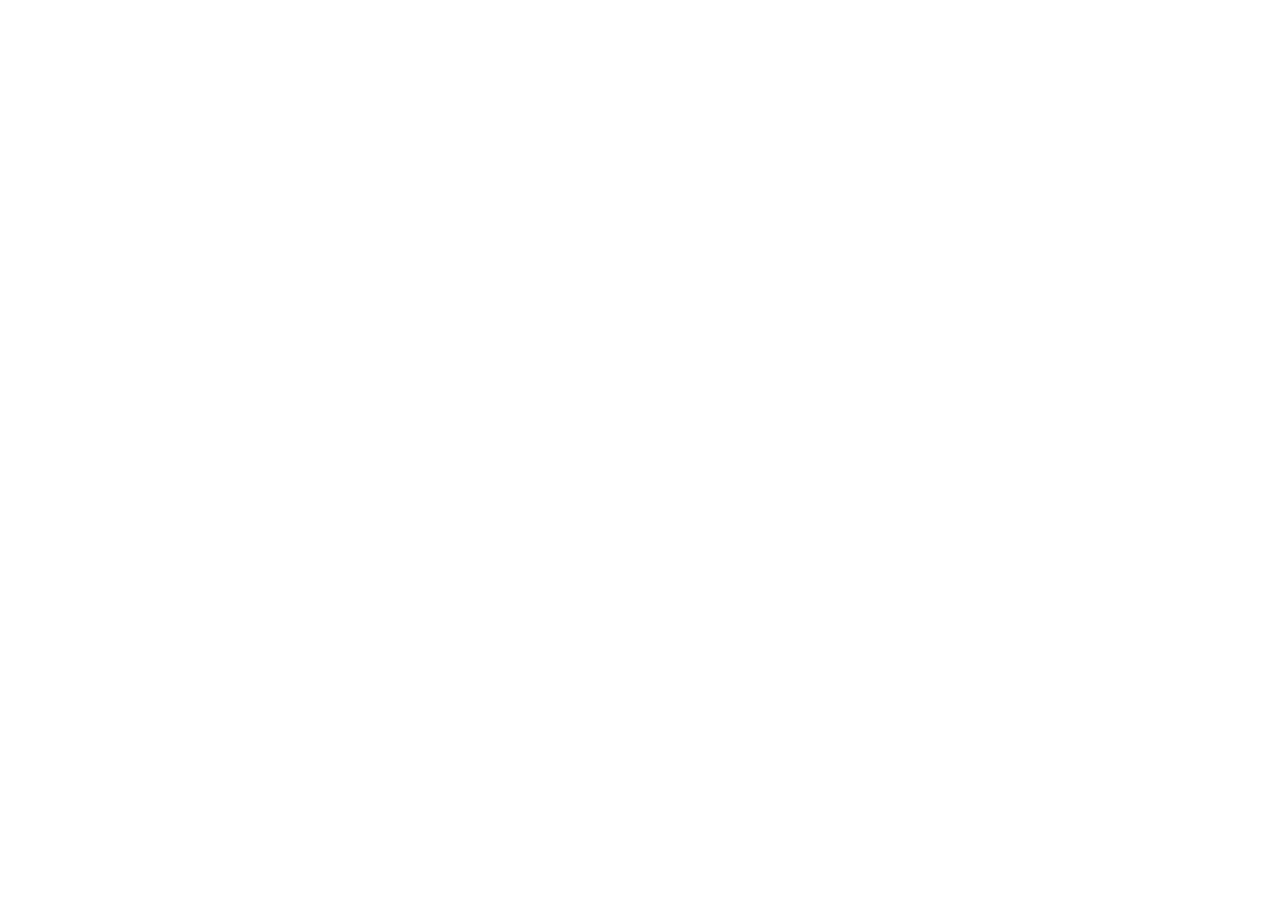
==== index.html @ 42f5a34f "Add index.html and GitHub Pages deployment workflow" ====
<!DOCTYPE html>
<html lang="en">
<head>
<meta charset="utf-8">
<meta name="viewport" content="width=device-width, initial-scale=1">
<title>Md. Masfakuzzaman — Solutions Architect, Flutter & Automation</title>
<meta name="description" content="Six years turning paper-based and hand-compiled processes into AI-assisted workflows and automated data pipelines. Database administration underneath, Flutter and React on top, automation architecture across the middle.">
<script src="./support.js"></script>
<link rel="stylesheet" href="_ds/industry-a0e0c434-164a-4b1d-b430-204a06d6d040/styles.css">
<script src="_ds/industry-a0e0c434-164a-4b1d-b430-204a06d6d040/_ds_bundle.js"></script>
<style>
html{scroll-behavior:smooth}
body{margin:0;background:var(--color-bg);color:var(--color-text);font-family:var(--font-body)}
a{color:var(--color-accent-700);text-decoration:none}
a:hover{color:var(--color-accent-900);text-decoration:underline}
.wrap{max-width:1140px;margin:0 auto;padding:0 32px}
.eyebrow{font-family:ui-monospace,Menlo,monospace;font-size:11px;letter-spacing:.14em;text-transform:uppercase;color:var(--color-accent-700)}
.sec{padding:60px 0;border-top:1px solid var(--color-divider)}
.sechd{display:flex;align-items:baseline;justify-content:space-between;gap:16px;margin-bottom:28px;flex-wrap:wrap}
.sechd h2{margin:0;font-size:30px}
.sechd .count{font-family:ui-monospace,Menlo,monospace;font-size:11.5px;letter-spacing:.1em;text-transform:uppercase;color:rgba(29,31,32,.5)}
.grid{display:grid;gap:20px}
.pill{display:inline-flex;align-items:center;font-size:11px;letter-spacing:.04em;padding:3px 9px;border:1px solid var(--color-divider);font-family:ui-monospace,Menlo,monospace;color:rgba(29,31,32,.68);background:var(--color-surface);border-radius:2px}
.kpi b{display:block;font-family:var(--font-heading);font-weight:600;font-size:38px;line-height:1}
.kpi span{display:block;font-size:12px;line-height:1.4;color:rgba(29,31,32,.6);margin-top:4px}
.flow{display:flex;flex-wrap:wrap;align-items:stretch;gap:0}
.fnode{flex:1 1 150px;min-width:150px;padding:14px 16px;border:1px solid var(--color-divider);background:var(--color-bg);display:flex;flex-direction:column;gap:5px}
.fnode.ai{background:var(--color-accent-100);border-color:var(--color-accent)}
.fnode .k{font-size:9.5px;letter-spacing:.12em;text-transform:uppercase;color:rgba(29,31,32,.55)}
.fnode.ai .k{color:var(--color-accent-800)}
.fnode .t{font-family:var(--font-heading);font-weight:600;font-size:16px;line-height:1.15}
.fnode .d{font-size:12px;line-height:1.5;color:rgba(29,31,32,.7)}
.arrow{display:flex;align-items:center;justify-content:center;width:26px;color:var(--color-neutral-500);flex:none}
.proj{padding:24px;border:1px solid var(--color-divider);display:flex;flex-direction:column;gap:11px;background:var(--color-bg);transition:border-color .15s ease}
.proj:hover{border-color:var(--color-accent)}
.proj h3{margin:0;font-size:22px}
.proj .lede{margin:0;font-size:14px;line-height:1.6;color:rgba(29,31,32,.72)}
.proj ul{margin:0;padding-left:17px;display:flex;flex-direction:column;gap:6px}
.proj li{font-size:13.5px;line-height:1.55}
.proj li::marker{color:var(--color-accent)}
.role-line{font-family:ui-monospace,Menlo,monospace;font-size:11px;letter-spacing:.06em;text-transform:uppercase;color:rgba(29,31,32,.5);margin-top:auto;padding-top:4px}
.tl{display:grid;grid-template-columns:minmax(96px,120px) 16px minmax(0,1fr);padding:18px 0;border-top:1px solid var(--color-divider)}
.tl .yr{font-family:ui-monospace,Menlo,monospace;font-size:12px;color:rgba(29,31,32,.5);padding-top:3px}
.tl .dot{position:relative}
.tl .dot::before{content:"";position:absolute;top:7px;left:3px;width:7px;height:7px;background:var(--color-accent)}
.tl strong{display:block;font-family:var(--font-heading);font-weight:600;font-size:18px;line-height:1.2}
.tl .org{display:block;font-size:13px;color:rgba(29,31,32,.6);margin:1px 0 6px}
.tl p{margin:0;font-size:13.5px;line-height:1.55;color:rgba(29,31,32,.72);max-width:680px}
.mrow{display:flex;justify-content:space-between;gap:14px;padding:10px 0;border-top:1px solid var(--color-divider);font-size:13.5px}
.mrow .yr{font-family:ui-monospace,Menlo,monospace;font-size:11.5px;color:rgba(29,31,32,.5);white-space:nowrap}

/* Filter controls matching design system */
.filter-bar{display:flex;flex-wrap:wrap;gap:6px;margin-bottom:24px}
.filter-btn{font-family:ui-monospace,Menlo,monospace;font-size:11px;letter-spacing:.06em;text-transform:uppercase;padding:5px 12px;border:1px solid var(--color-divider);background:var(--color-surface);color:rgba(29,31,32,.7);cursor:pointer;border-radius:2px;transition:all .15s ease}
.filter-btn:hover{border-color:var(--color-accent);color:var(--color-text)}
.filter-btn.active{background:var(--color-accent-900);color:var(--color-bg);border-color:var(--color-accent-900)}

/* Dropdown styling */
.dropdown{position:relative;display:inline-block}
.dropdown-menu{display:none;position:absolute;right:0;top:calc(100% + 4px);background:var(--color-bg);border:1px solid var(--color-divider);box-shadow:var(--shadow-md);z-index:50;min-width:260px;padding:6px 0}
.dropdown-menu.open{display:block}
.dropdown-menu a{display:block;padding:8px 14px;font-size:13px;color:var(--color-text);text-decoration:none;border-bottom:1px solid color-mix(in srgb, var(--color-divider) 40%, transparent)}
.dropdown-menu a:last-child{border-bottom:none}
.dropdown-menu a:hover{background:var(--color-accent-100);color:var(--color-accent-900)}
.dropdown-menu small{display:block;font-size:11px;color:rgba(29,31,32,.55);font-family:ui-monospace,Menlo,monospace}

/* Quick toast */
#toast{visibility:hidden;min-width:200px;background:var(--color-accent-900);color:var(--color-bg);text-align:center;padding:10px 16px;position:fixed;z-index:100;bottom:24px;right:24px;font-size:12.5px;font-family:ui-monospace,Menlo,monospace;border:1px solid var(--color-accent);opacity:0;transition:opacity .2s, bottom .2s}
#toast.show{visibility:visible;opacity:1;bottom:30px}

.clickable-badge{cursor:pointer;transition:opacity .15s ease}
.clickable-badge:hover{opacity:.75}

@media (max-width:860px){.sechd h2{font-size:26px}.wrap{padding:0 20px}}
</style>
</head>
<body>
<x-dc>

<nav style="position:sticky;top:0;z-index:20;background:rgba(242,242,243,.94);backdrop-filter:blur(8px);border-bottom:1px solid var(--color-divider)">
  <div class="wrap" style="display:flex;align-items:center;gap:18px;padding-top:12px;padding-bottom:12px">
    <span style="font-family:var(--font-heading);font-weight:600;font-size:17px;letter-spacing:.04em;margin-right:auto">MD. MASFAKUZZAMAN</span>
    <a href="#approach" style="font-size:13.5px;color:rgba(29,31,32,.7)">Approach</a>
    <a href="#work" style="font-size:13.5px;color:rgba(29,31,32,.7)">Work</a>
    <a href="#track" style="font-size:13.5px;color:rgba(29,31,32,.7)">Track record</a>
    <a href="#toolkit" style="font-size:13.5px;color:rgba(29,31,32,.7)">Toolkit</a>
    
    <!-- Resume Dropdown -->
    <div class="dropdown">
      <button class="btn btn-secondary" onclick="toggleResumeMenu(event)" style="font-size:12.5px;padding:4px 10px;font-family:ui-monospace,Menlo,monospace">
        Download CV ▾
      </button>
      <div class="dropdown-menu" id="resumeMenu">
        <a href="./uploads/Md.Masfakuzzaman_Update_Resume_For_Flutter_Developer.pdf" download>
          <strong>Flutter Developer Resume</strong>
          <small>Mobile & Cross-Platform Focus</small>
        </a>
        <a href="./uploads/Resume_of_Flutter_developer_&_Healthcare_Business_analyst_Md.Masfakuzzaman.pdf" download>
          <strong>Healthcare BA & Flutter Resume</strong>
          <small>Clinical Workflows & EHR Focus</small>
        </a>
        <a href="./uploads/Md.Masfakuzzaman_update_Database_resume.pdf" download>
          <strong>Database Administrator Resume</strong>
          <small>PostgreSQL & SQL Server Focus</small>
        </a>
      </div>
    </div>

    <a class="btn btn-primary" href="mailto:pinjor033@gmail.com" style="font-size:13px;padding:5px 12px">Hire / contact</a>
  </div>
</nav>

<header style="background:var(--color-accent-900);color:var(--color-bg);padding:64px 0 0">
  <div class="wrap">
    <div class="eyebrow" style="color:var(--color-accent-300)">Solutions architect · AI workflow &amp; automation · Dhaka, Bangladesh</div>
    <h1 style="margin:16px 0 0;font-size:clamp(38px,5.6vw,64px);max-width:16ch">I replace manual work with systems that run themselves.</h1>
    <p style="margin:20px 0 0;max-width:62ch;font-size:17px;line-height:1.6;color:rgba(242,242,243,.82)">Six years turning paper-based and hand-compiled processes — hospital records, national reporting, retail stock, drug lookups — into AI-assisted workflows and automated data pipelines. Database administration underneath, Flutter and React on top, automation architecture across the middle.</p>
    
    <div style="display:flex;flex-wrap:wrap;gap:10px 14px;margin:26px 0 0;font-size:13.5px">
      <span class="clickable-badge" onclick="copyContact('pinjor033@gmail.com', 'Email copied to clipboard!')" style="color:var(--color-accent-300)">pinjor033@gmail.com</span>
      <span style="opacity:.35">·</span>
      <span class="clickable-badge" onclick="copyContact('+8801776830347', 'Phone copied to clipboard!')" style="color:var(--color-accent-300)">+880 1776 830347</span>
      <span style="opacity:.35">·</span>
      <a href="https://github.com/pinjor" target="_blank" rel="noopener" style="color:var(--color-accent-300)">github.com/pinjor</a>
      <span style="opacity:.35">·</span>
      <a href="https://play.google.com/store/apps/details?id=com.afnanquran.app" target="_blank" rel="noopener" style="color:var(--color-accent-300)">Google Play</a>
      <span style="opacity:.35">·</span>
      <a href="https://www.linkedin.com/in/md-masfakuzzaman/" target="_blank" rel="noopener" style="color:var(--color-accent-300)">LinkedIn</a>
    </div>

    <div class="grid" style="grid-template-columns:repeat(auto-fit,minmax(190px,1fr));gap:0;margin-top:44px;border-top:1px solid rgba(242,242,243,.2)">
      <div class="kpi" style="padding:22px 20px 26px;border-right:1px solid rgba(242,242,243,.2)"><b>6+ yrs</b><span style="color:rgba(242,242,243,.65)">DBA → Flutter delivery → solutions architecture</span></div>
      <div class="kpi" style="padding:22px 20px 26px;border-right:1px solid rgba(242,242,243,.2)"><b>17</b><span style="color:rgba(242,242,243,.65)">Production systems &amp; platforms shipped</span></div>
      <div class="kpi" style="padding:22px 20px 26px;border-right:1px solid rgba(242,242,243,.2)"><b>7</b><span style="color:rgba(242,242,243,.65)">National, hospital-network or multi-tenant SaaS deployments</span></div>
      <div class="kpi" style="padding:22px 20px 26px"><b>5,850+</b><span style="color:rgba(242,242,243,.65)">Drug brands auto-indexed by one scraping pipeline</span></div>
    </div>
  </div>
</header>

<section class="sec" id="approach" style="border-top:none">
  <div class="wrap">
    <div class="sechd">
      <h2>How I build automation</h2>
      <span class="count">The pattern behind every system below</span>
    </div>
    <p style="max-width:70ch;font-size:15px;line-height:1.65;color:rgba(29,31,32,.72);margin:-8px 0 26px">Every engagement follows the same spine: audit the manual process, decide what a rule can do and what genuinely needs a model, put a guardrail and a human gate around the model, then write the result into a data layer that can be trusted and reported on.</p>
    <div class="flow">
      <div class="fnode blueprint"><i class="corner tl"></i><i class="corner tr"></i><i class="corner bl"></i><i class="corner br"></i>
        <span class="k">01 · Audit</span><span class="t">Map the manual steps</span><span class="d">Workflow mapping with the people doing the work — which steps are repetitive, which are judgement.</span></div>
      <div class="arrow"><svg width="10" height="10" viewBox="0 0 8 8" aria-hidden="true"><path d="M0 0 L6 4 L0 8" fill="none" stroke="currentColor" stroke-width="1.4"></path></svg></div>
      <div class="fnode blueprint"><i class="corner tl"></i><i class="corner tr"></i><i class="corner bl"></i><i class="corner br"></i>
        <span class="k">02 · Decide</span><span class="t">Rules vs. model</span><span class="d">Deterministic rules where correctness is cheap; AI only where extraction, matching or language is the hard part.</span></div>
      <div class="arrow"><svg width="10" height="10" viewBox="0 0 8 8" aria-hidden="true"><path d="M0 0 L6 4 L0 8" fill="none" stroke="currentColor" stroke-width="1.4"></path></svg></div>
      <div class="fnode ai blueprint"><i class="corner tl"></i><i class="corner tr"></i><i class="corner bl"></i><i class="corner br"></i>
        <span class="k">03 · AI step</span><span class="t">Extract, match, generate</span><span class="d">Document extraction, brand→generic matching, scraped-index enrichment, AI-authored engineering rules.</span></div>
      <div class="arrow"><svg width="10" height="10" viewBox="0 0 8 8" aria-hidden="true"><path d="M0 0 L6 4 L0 8" fill="none" stroke="currentColor" stroke-width="1.4"></path></svg></div>
      <div class="fnode blueprint"><i class="corner tl"></i><i class="corner tr"></i><i class="corner bl"></i><i class="corner br"></i>
        <span class="k">04 · Guardrail</span><span class="t">Gates &amp; boundaries</span><span class="d">Confidence thresholds, tenant isolation, module boundaries, and a human approving what shouldn't be automatic.</span></div>
      <div class="arrow"><svg width="10" height="10" viewBox="0 0 8 8" aria-hidden="true"><path d="M0 0 L6 4 L0 8" fill="none" stroke="currentColor" stroke-width="1.4"></path></svg></div>
      <div class="fnode blueprint"><i class="corner tl"></i><i class="corner tr"></i><i class="corner bl"></i><i class="corner br"></i>
        <span class="k">05 · Land it</span><span class="t">Trusted data layer</span><span class="d">Schema design, validation, audit trail, live dashboards — automation is only as reliable as the database under it.</span></div>
    </div>
    <div class="grid" style="grid-template-columns:repeat(auto-fit,minmax(260px,1fr));margin-top:34px">
      <div style="padding:18px 20px;border:1px solid var(--color-divider)">
        <h5 style="margin:0 0 6px">AI in production, not in slides</h5>
        <p style="margin:0;font-size:13.5px;line-height:1.6;color:rgba(29,31,32,.72)">A 5,850-brand pharmaceutical index built by an automated scraping and enrichment pipeline, with generic substitution and price comparison replacing manual lookups.</p>
      </div>
      <div style="padding:18px 20px;border:1px solid var(--color-divider)">
        <h5 style="margin:0 0 6px">Automation that survives handoff</h5>
        <p style="margin:0;font-size:13.5px;line-height:1.6;color:rgba(29,31,32,.72)">124 automated tests gating every Pulse POS release, Docker Compose deployment, and a documented pilot/UAT process — so the automation keeps working without me.</p>
      </div>
      <div style="padding:18px 20px;border:1px solid var(--color-divider)">
        <h5 style="margin:0 0 6px">Guardrails for AI-assisted delivery</h5>
        <p style="margin:0;font-size:13.5px;line-height:1.6;color:rgba(29,31,32,.72)">On EduCore Nexus I authored the governing AI-engineering rules so AI coding tools stay inside security and module boundaries when generating implementation.</p>
      </div>
    </div>
  </div>
</section>

<section class="sec" id="work">
  <div class="wrap">
    <div class="sechd">
      <h2>Selected work</h2>
      <span class="count">17 systems · grouped by what they automated</span>
    </div>

    <!-- Category Filter Bar -->
    <div class="filter-bar">
      <button class="filter-btn active" onclick="filterCategory('all', this)">All (17)</button>
      <button class="filter-btn" onclick="filterCategory('ai', this)">AI &amp; Automation</button>
      <button class="filter-btn" onclick="filterCategory('healthcare', this)">Healthcare &amp; Public Sector</button>
      <button class="filter-btn" onclick="filterCategory('commerce', this)">Commerce &amp; Retail</button>
      <button class="filter-btn" onclick="filterCategory('mobile', this)">Mobile (Flutter)</button>
    </div>

    <!-- AI & Automation Section -->
    <div class="work-group" data-group="ai">
      <div class="eyebrow" style="margin-bottom:14px">AI &amp; automation platforms</div>
      <div class="grid" style="grid-template-columns:repeat(auto-fit,minmax(330px,1fr));margin-bottom:38px">
        <div class="proj blueprint"><i class="corner tl"></i><i class="corner tr"></i><i class="corner bl"></i><i class="corner br"></i>
          <div style="display:flex;justify-content:space-between;align-items:baseline;gap:10px;flex-wrap:wrap"><h3>Healora 24 · HealthConnect Pro</h3><span class="pill">React · TypeScript · FastAPI</span></div>
          <p class="lede">Unified hospital, telemedicine and pharmaceutical-intelligence platform. The AI and scraping layer is the product, not a feature.</p>
          <ul>
            <li>Automated pharmaceutical index — 5,850+ drug brands scraped, deduplicated and indexed with generic substitution and price comparison, replacing manual drug lookups.</li>
            <li>Digital prescription studio with QR verification, multi-chamber scheduling and automated revenue/commission reporting.</li>
            <li>Family vaccination tracking with automated reminders; telemedicine consultations over one centralized EHR.</li>
          </ul>
          <div class="role-line">Role — full-stack build incl. the automated data pipeline</div>
        </div>
        <div class="proj blueprint"><i class="corner tl"></i><i class="corner tr"></i><i class="corner bl"></i><i class="corner br"></i>
          <div style="display:flex;justify-content:space-between;align-items:baseline;gap:10px;flex-wrap:wrap"><h3>EduCore Nexus</h3><span class="pill">FastAPI · PostgreSQL · Kafka</span></div>
          <p class="lede">Architecture blueprint for a multi-tenant education SaaS — K-12 through Bangladesh Madrasahs — from one shared codebase, with AI-assisted implementation under written constraints.</p>
          <ul>
            <li>Authored the governing AI-engineering rules so AI coding tools stay inside security and module boundaries while generating implementation.</li>
            <li>Schema-per-tenant PostgreSQL isolation so institutions' data cannot cross-leak, even by developer error.</li>
            <li>"Core + Plugin" model loading industry-specific workflows dynamically per subscription — Ebtedayee–Kamil tiers, TVET tracks.</li>
          </ul>
          <div class="role-line">Role — solutions architecture &amp; system design</div>
        </div>
        <div class="proj blueprint"><i class="corner tl"></i><i class="corner tr"></i><i class="corner bl"></i><i class="corner br"></i>
          <div style="display:flex;justify-content:space-between;align-items:baseline;gap:10px;flex-wrap:wrap"><h3>Pulse POS</h3><span class="pill">React 19 · FastAPI · PostgreSQL</span></div>
          <p class="lede">Multi-tenant point-of-sale platform serving grocery, fashion and pharmacy verticals from one codebase, with the commercial SaaS machinery automated underneath.</p>
          <ul>
            <li>Automated tenant onboarding, subscription plans and usage-limit enforcement — no manual account setup.</li>
            <li>Retail workflow automated end-to-end: sales, purchasing, GRN receiving, returns/refunds/exchanges, stock ledger.</li>
            <li>124 automated tests (76 backend + 48 frontend) gating every release, Docker Compose deployment, documented pilot/UAT.</li>
          </ul>
          <div class="role-line">Role — full-stack build, architecture → pilot readiness</div>
        </div>
        <div class="proj blueprint"><i class="corner tl"></i><i class="corner tr"></i><i class="corner bl"></i><i class="corner br"></i>
          <div style="display:flex;justify-content:space-between;align-items:baseline;gap:10px;flex-wrap:wrap"><h3>Evercare Hospitals reporting pipeline</h3><span class="pill">Power BI · SQL Server</span></div>
          <p class="lede">Replaced hand-compiled monthly reports with a live pipeline pulling straight from operational data.</p>
          <ul>
            <li>Automated extraction and transformation from SQL Server with built-in accuracy validation.</li>
            <li>Live dashboards across hospital operations, patient care and financial performance.</li>
          </ul>
          <div class="role-line">Role — data pipeline &amp; BI dashboard design</div>
        </div>
      </div>
    </div>

    <!-- Healthcare Section -->
    <div class="work-group" data-group="healthcare">
      <div class="eyebrow" style="margin-bottom:14px">Healthcare &amp; public-sector systems</div>
      <div class="grid" style="grid-template-columns:repeat(auto-fit,minmax(300px,1fr));margin-bottom:38px">
        <div class="proj">
          <div style="display:flex;justify-content:space-between;align-items:baseline;gap:10px;flex-wrap:wrap"><h3>Sylhet MAG Osmani Medical Hospital</h3><span class="pill">Java · PostgreSQL</span></div>
          <p class="lede">Full digitization of one of Sylhet's major hospitals — the entire management system moved off paper, with centralized patient records replacing physical filing.</p>
          <div class="role-line">Role — backend &amp; database implementation · 2024–2025</div>
        </div>
        <div class="proj">
          <div style="display:flex;justify-content:space-between;align-items:baseline;gap:10px;flex-wrap:wrap"><h3>Border Guard Bangladesh hospital system</h3><span class="pill">Java · PostgreSQL</span></div>
          <p class="lede">Standardized records, scheduling and case tracking across the BGB medical network, previously handled manually per location.</p>
          <div class="role-line">Role — backend &amp; database implementation · 2021–2025</div>
        </div>
        <div class="proj">
          <div style="display:flex;justify-content:space-between;align-items:baseline;gap:10px;flex-wrap:wrap"><h3>UNICEF vaccination GIS dashboard</h3><span class="pill">Flutter · Riverpod</span></div>
          <p class="lede">Real-time vaccination coverage across Bangladesh for immunization-campaign planning — multiple vaccine API endpoints (BCG, Penta and others) integrated into one live map with location-based analytics.</p>
          <div class="role-line">Role — Flutter developer, dashboard &amp; API integration · 2025</div>
        </div>
        <div class="proj">
          <div style="display:flex;justify-content:space-between;align-items:baseline;gap:10px;flex-wrap:wrap"><h3>COVID-19 national dashboard</h3><span class="pill">Java · PostgreSQL</span></div>
          <p class="lede">Built for the Prime Minister's Office — countrywide case data aggregated from scattered reports into a single public-facing site.</p>
          <div class="role-line">Role — backend &amp; database implementation · 2021–2022</div>
        </div>
        <div class="proj">
          <div style="display:flex;justify-content:space-between;align-items:baseline;gap:10px;flex-wrap:wrap"><h3>Popular Healthcare</h3><span class="pill">Flutter · Dart</span></div>
          <p class="lede">Patient-facing app removing the paper trail from clinic visits: online booking instead of walk-ins, EHR access, and QR-scan retrieval of prescription history at the pharmacy desk.</p>
          <div class="role-line">Role — sole Flutter developer, architecture → release · 2025</div>
        </div>
        <div class="proj">
          <div style="display:flex;justify-content:space-between;align-items:baseline;gap:10px;flex-wrap:wrap"><h3>Hospital management portal</h3><span class="pill">React · PostgreSQL</span></div>
          <p class="lede">Patients and doctors connected directly — live doctor schedules, real-time chat, and digital e-prescriptions over unified records.</p>
          <div class="role-line">Role — full-stack build, React + PostgreSQL · 2025</div>
        </div>
      </div>
    </div>

    <!-- Commerce Section -->
    <div class="work-group" data-group="commerce">
      <div class="eyebrow" style="margin-bottom:14px">Commerce, retail &amp; field automation</div>
      <div class="grid" style="grid-template-columns:repeat(auto-fit,minmax(300px,1fr));margin-bottom:38px">
        <div class="proj">
          <div style="display:flex;justify-content:space-between;align-items:baseline;gap:10px;flex-wrap:wrap"><h3>WrikMart</h3><span class="pill">React · FastAPI · PostgreSQL</span></div>
          <p class="lede">Cross-border pre-order commerce from India, Dubai and Thailand through sourcing agents: automated 9-stage order tracking, dual-ledger accounting with a two-way remittance-acceptance protocol, and a privacy-by-design agent view masking customer identity and pricing.</p>
          <div class="role-line">Role — full-stack architecture and build</div>
        </div>
        <div class="proj">
          <div style="display:flex;justify-content:space-between;align-items:baseline;gap:10px;flex-wrap:wrap"><h3>Bio Palace Staff Mart</h3><span class="pill">React · FastAPI · PostgreSQL</span></div>
          <p class="lede">Internal ration commerce + ERP with quota entitlements enforced automatically per booking cycle, a manufacturing layer feeding shared dashboards, and later CRM/loyalty phases.</p>
          <div class="role-line">Role — backend &amp; platform build across phases</div>
        </div>
        <div class="proj">
          <div style="display:flex;justify-content:space-between;align-items:baseline;gap:10px;flex-wrap:wrap"><h3>Offline shop management</h3><span class="pill">Flutter · GetX</span></div>
          <p class="lede">Sales, inventory and invoicing that keep working without internet, with automatic background sync on reconnect, low-stock alerts and sales analytics.</p>
          <div class="role-line">Role — sole Flutter developer · 2025</div>
        </div>
        <div class="proj">
          <div style="display:flex;justify-content:space-between;align-items:baseline;gap:10px;flex-wrap:wrap"><h3>EMI management with QR provisioning</h3><span class="pill">Flutter · GetX</span></div>
          <p class="lede">Offline-first installment management for field agents: QR activation and collection, automated payment reminders and transaction tracking that cut manual follow-up and repayment errors.</p>
          <div class="role-line">Role — sole Flutter developer · 2025</div>
        </div>
      </div>
    </div>

    <!-- Mobile Section -->
    <div class="work-group" data-group="mobile">
      <div class="eyebrow" style="margin-bottom:14px">Mobile products (Flutter)</div>
      <div class="grid" style="grid-template-columns:repeat(auto-fit,minmax(300px,1fr))">
        <div class="proj">
          <div style="display:flex;justify-content:space-between;align-items:baseline;gap:10px;flex-wrap:wrap"><h3>Bangla Quran &amp; Islamic utilities</h3><span class="pill">Flutter · Dart</span></div>
          <p class="lede">Offline-first suite: dual-alert prayer reminders scheduled locally, a Shariah-compliant Islamic Will generator producing a single-page PDF with bundled fonts, Qibla compass, Hijri calendar, Sunnah tracker and a vocabulary quiz.</p>
          <div class="role-line">Role — sole Flutter developer · <a href="https://play.google.com/store/apps/details?id=com.afnanquran.app" target="_blank" rel="noopener">Google Play ↗</a></div>
        </div>
        <div class="proj">
          <div style="display:flex;justify-content:space-between;align-items:baseline;gap:10px;flex-wrap:wrap"><h3>Celebrity fan engagement app</h3><span class="pill">Flutter · Riverpod</span></div>
          <p class="lede">Direct-to-fan communication at scale — real-time chat, event management with automated push announcements, and personalized dashboards on both sides.</p>
          <div class="role-line">Role — sole Flutter developer · 2025</div>
        </div>
        <div class="proj">
          <div style="display:flex;justify-content:space-between;align-items:baseline;gap:10px;flex-wrap:wrap"><h3>Weather app</h3><span class="pill">Flutter · Dart</span></div>
          <p class="lede">Live forecast data, interactive maps and configurable alert thresholds — a clean end-to-end mobile architecture reference.</p>
          <div class="role-line">Role — sole Flutter developer · 2024</div>
        </div>
      </div>
    </div>

  </div>
</section>

<section class="sec" id="track">
  <div class="wrap">
    <div class="sechd"><h2>Track record</h2><span class="count">2019 → present</span></div>
    <div class="tl" style="border-top:none">
      <span class="yr">2026 —</span><span class="dot"></span>
      <span><strong>Solutions Architect</strong><span class="org">Apptriangle Limited</span><p>Owns automation-architecture design across client engagements — auditing manual workflows, designing rules-based automation and scheduled data pipelines, and connecting mobile apps, backend services and reporting layers into one automated flow.</p></span>
    </div>
    <div class="tl">
      <span class="yr">2024 – 2026</span><span class="dot"></span>
      <span><strong>Flutter Developer &amp; Healthcare Business Analyst</strong><span class="org">eGeneration Ltd.</span><p>Built patient- and hospital-facing Flutter apps while analyzing clinical workflows to define exactly what each system needed to automate.</p></span>
    </div>
    <div class="tl">
      <span class="yr">2021 – 2024</span><span class="dot"></span>
      <span><strong>Database Administrator</strong><span class="org">eGeneration Ltd. · associate → DBA</span><p>Administered PostgreSQL and SQL Server across live hospital and government systems — schema design, performance tuning, reliability.</p></span>
    </div>
    <div class="tl">
      <span class="yr">2020 – 2021</span><span class="dot"></span>
      <span><strong>Inspection Officer</strong><span class="org">Akij Group Ltd.</span><p>Field-based quality and process inspection across operational sites.</p></span>
    </div>
    <div class="tl">
      <span class="yr">2019 – 2020</span><span class="dot"></span>
      <span><strong>Lecturer</strong><span class="org">National Institute of Engineering &amp; Technology</span><p>Taught undergraduate computer science coursework.</p></span>
    </div>
  </div>
</section>

<section class="sec" id="toolkit">
  <div class="wrap">
    <div class="sechd"><h2>Toolkit</h2><span class="count">Six stacks worked end-to-end</span></div>
    <div class="grid" style="grid-template-columns:repeat(auto-fit,minmax(250px,1fr))">
      <div style="padding:18px 20px;border:1px solid var(--color-divider)">
        <h6 style="margin:0 0 8px;color:var(--color-accent-700)">Automation &amp; AI</h6>
        <p style="margin:0 0 6px;font-size:14.5px">Workflow mapping, data-scraping pipelines, retrieval &amp; matching, scheduled jobs, AI-engineering rulebooks</p>
        <p style="margin:0;font-size:12.5px;color:rgba(29,31,32,.6)">Confidence gates and human-approval steps designed in, not bolted on.</p>
      </div>
      <div style="padding:18px 20px;border:1px solid var(--color-divider)">
        <h6 style="margin:0 0 8px;color:var(--color-accent-700)">Backend &amp; data</h6>
        <p style="margin:0 0 6px;font-size:14.5px">Java, FastAPI, PostgreSQL, MySQL, SQL Server, Power BI, Kafka</p>
        <p style="margin:0;font-size:12.5px;color:rgba(29,31,32,.6)">DBA background — schema design, performance tuning, reporting pipelines.</p>
      </div>
      <div style="padding:18px 20px;border:1px solid var(--color-divider)">
        <h6 style="margin:0 0 8px;color:var(--color-accent-700)">Mobile</h6>
        <p style="margin:0 0 6px;font-size:14.5px">Flutter, Dart, GetX, Riverpod</p>
        <p style="margin:0;font-size:12.5px;color:rgba(29,31,32,.6)">Offline-first patterns across both state-management ecosystems.</p>
      </div>
      <div style="padding:18px 20px;border:1px solid var(--color-divider)">
        <h6 style="margin:0 0 8px;color:var(--color-accent-700)">Web &amp; platform</h6>
        <p style="margin:0 0 6px;font-size:14.5px">React, TypeScript, HTML, CSS, Docker Compose</p>
        <p style="margin:0;font-size:12.5px;color:rgba(29,31,32,.6)">Multi-tenant SaaS patterns, event-driven architecture design.</p>
      </div>
      <div style="padding:18px 20px;border:1px solid var(--color-divider)">
        <h6 style="margin:0 0 8px;color:var(--color-accent-700)">Collaboration</h6>
        <p style="margin:0;font-size:14.5px">Git, GitLab, GitHub, Jira, Trello</p>
      </div>
    </div>
  </div>
</section>

<section class="sec" id="edu">
  <div class="wrap">
    <div class="sechd"><h2>Education &amp; certifications</h2></div>
    <div class="grid" style="grid-template-columns:repeat(auto-fit,minmax(300px,1fr));gap:40px">
      <div>
        <h6 style="margin:0 0 14px;color:var(--color-accent-700)">Education</h6>
        <div style="margin-bottom:16px"><strong style="font-family:var(--font-heading);font-weight:600;font-size:17px;display:block">BSc. Computer Science &amp; Engineering</strong><span style="font-size:13.5px;color:rgba(29,31,32,.62)">Bangladesh Army University of Science and Technology — GPA 3.84 / 4.00</span></div>
        <div style="margin-bottom:16px"><strong style="font-family:var(--font-heading);font-weight:600;font-size:17px;display:block">HSC, Science</strong><span style="font-size:13.5px;color:rgba(29,31,32,.62)">Cantonment Public School and College, Rangpur — GPA 5.00 / 5.00</span></div>
        <div><strong style="font-family:var(--font-heading);font-weight:600;font-size:17px;display:block">SSC, Science</strong><span style="font-size:13.5px;color:rgba(29,31,32,.62)">Rangpur Zilla School — GPA 5.00 / 5.00</span></div>
      </div>
      <div>
        <h6 style="margin:2px 0 6px;color:var(--color-accent-700)">Certifications</h6>
        <div class="mrow"><span>App Development with Flutter — Ostad</span><span class="yr">2025</span></div>
        <div class="mrow"><span>Quick Start Your Flutter Journey — Ostad</span><span class="yr">2024</span></div>
        <div class="mrow"><span>Coding Problem Solving — Ostad</span><span class="yr">2024</span></div>
        <div class="mrow"><span>Complete Flutter App Development Bootcamp with Dart — Udemy</span><span class="yr">2024</span></div>
        <div class="mrow"><span>PostgreSQL Database Administration on Windows/Linux — Udemy</span><span class="yr">2023</span></div>
        <div class="mrow"><span>SQL Server Administration — Udemy</span><span class="yr">2023</span></div>
        <div class="mrow"><span>SQL Basic — HackerRank</span><span class="yr">2022</span></div>
        <h6 style="margin:22px 0 6px;color:var(--color-accent-700)">Award</h6>
        <div class="mrow"><span>Quarter-finalist, ICT Quiz Contest — BAUST</span><span class="yr">2017</span></div>
      </div>
    </div>
  </div>
</section>

<footer style="background:var(--color-accent-900);color:var(--color-bg);padding:56px 0 48px">
  <div class="wrap">
    <div class="eyebrow" style="color:var(--color-accent-300)">Available for solutions-architecture &amp; AI-automation roles</div>
    <h2 style="margin:14px 0 12px;font-size:clamp(28px,4vw,42px);max-width:26ch">Tell me which manual process is costing you the most.</h2>
    <p style="margin:0 0 26px;max-width:56ch;font-size:15.5px;line-height:1.6;color:rgba(242,242,243,.78)">I'll come back with the workflow map, where AI actually earns its place, and what the data layer underneath needs to look like.</p>
    <div style="display:flex;flex-wrap:wrap;gap:12px;align-items:center">
      <a class="btn btn-primary" href="mailto:pinjor033@gmail.com" style="text-decoration:none">pinjor033@gmail.com</a>
      <a class="btn btn-secondary" href="tel:+8801776830347" style="text-decoration:none;color:var(--color-bg);border-color:rgba(242,242,243,.35)">+880 1776 830347</a>
      <a class="btn btn-secondary" href="https://github.com/pinjor" target="_blank" rel="noopener" style="text-decoration:none;color:var(--color-bg);border-color:rgba(242,242,243,.35)">GitHub</a>
      <a class="btn btn-secondary" href="https://www.linkedin.com/in/md-masfakuzzaman/" target="_blank" rel="noopener" style="text-decoration:none;color:var(--color-bg);border-color:rgba(242,242,243,.35)">LinkedIn</a>
      <a class="btn btn-secondary" href="./uploads/Md.Masfakuzzaman_Update_Resume_For_Flutter_Developer.pdf" download style="text-decoration:none;color:var(--color-bg);border-color:rgba(242,242,243,.35)">Download CV</a>
    </div>
    <div class="grid" style="grid-template-columns:repeat(auto-fit,minmax(260px,1fr));margin-top:40px;padding-top:26px;border-top:1px solid rgba(242,242,243,.2)">
      <div><div class="eyebrow" style="color:rgba(242,242,243,.5);margin-bottom:8px">Reference</div><strong style="font-family:var(--font-heading);font-weight:600;font-size:17px;display:block">Farhan Sadik</strong><span style="font-size:13px;color:rgba(242,242,243,.7)">Project Director, eGeneration Ltd.<br>farhan.sadik@egeneration.co</span></div>
      <div><div class="eyebrow" style="color:rgba(242,242,243,.5);margin-bottom:8px">Reference</div><strong style="font-family:var(--font-heading);font-weight:600;font-size:17px;display:block">Md. Shamim Sarwar</strong><span style="font-size:13px;color:rgba(242,242,243,.7)">DGM &amp; HOD, Enterprise Application — Bashundhara Oil &amp; Gas<br>s.sarwar@abgbashundhara.com</span></div>
      <div><div class="eyebrow" style="color:rgba(242,242,243,.5);margin-bottom:8px">Reference</div><strong style="font-family:var(--font-heading);font-weight:600;font-size:17px;display:block">Mohammad Sahajada</strong><span style="font-size:13px;color:rgba(242,242,243,.7)">Senior Principal Database Engineer, eGeneration Ltd.<br>mohammad.shahajada@egeneration.co</span></div>
    </div>
    <div style="margin-top:32px;font-family:ui-monospace,Menlo,monospace;font-size:11px;letter-spacing:.12em;text-transform:uppercase;color:rgba(242,242,243,.45)">Dhaka, Bangladesh</div>
  </div>
</footer>
</x-dc>

<!-- Minimal Toast for quick copying -->
<div id="toast">Copied to clipboard!</div>

<script>
function toggleResumeMenu(e) {
  e.stopPropagation();
  const menu = document.getElementById('resumeMenu');
  menu.classList.toggle('open');
}

window.addEventListener('click', function(e) {
  const menu = document.getElementById('resumeMenu');
  if (menu && menu.classList.contains('open')) {
    menu.classList.remove('open');
  }
});

function copyContact(text, msg) {
  navigator.clipboard.writeText(text).then(() => {
    const toast = document.getElementById('toast');
    toast.innerText = msg;
    toast.className = 'show';
    setTimeout(() => { toast.className = ''; }, 2500);
  });
}

function filterCategory(cat, btn) {
  const buttons = document.querySelectorAll('.filter-btn');
  buttons.forEach(b => b.classList.remove('active'));
  btn.classList.add('active');

  const groups = document.querySelectorAll('.work-group');
  groups.forEach(g => {
    if (cat === 'all') {
      g.style.display = 'block';
    } else {
      const gType = g.getAttribute('data-group');
      if (gType === cat) {
        g.style.display = 'block';
      } else {
        g.style.display = 'none';
      }
    }
  });
}
</script>
</body>
</html>
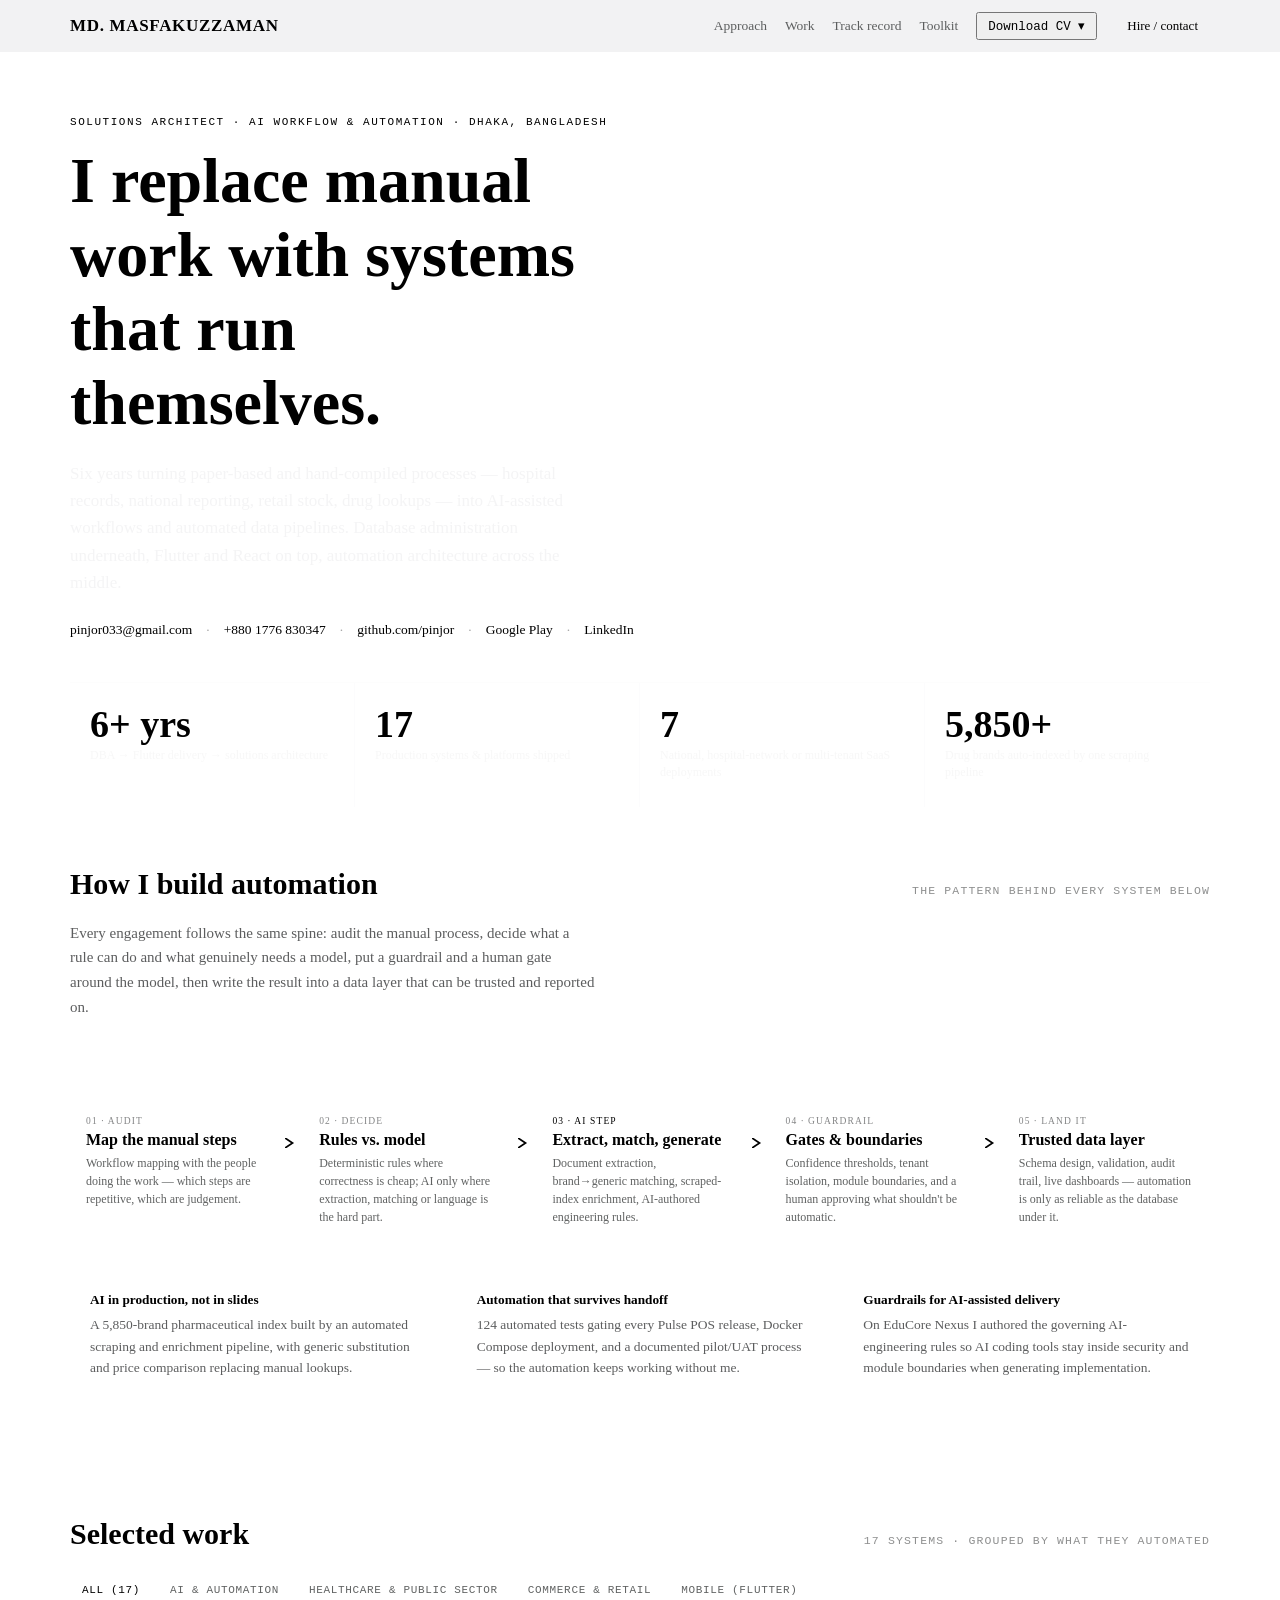
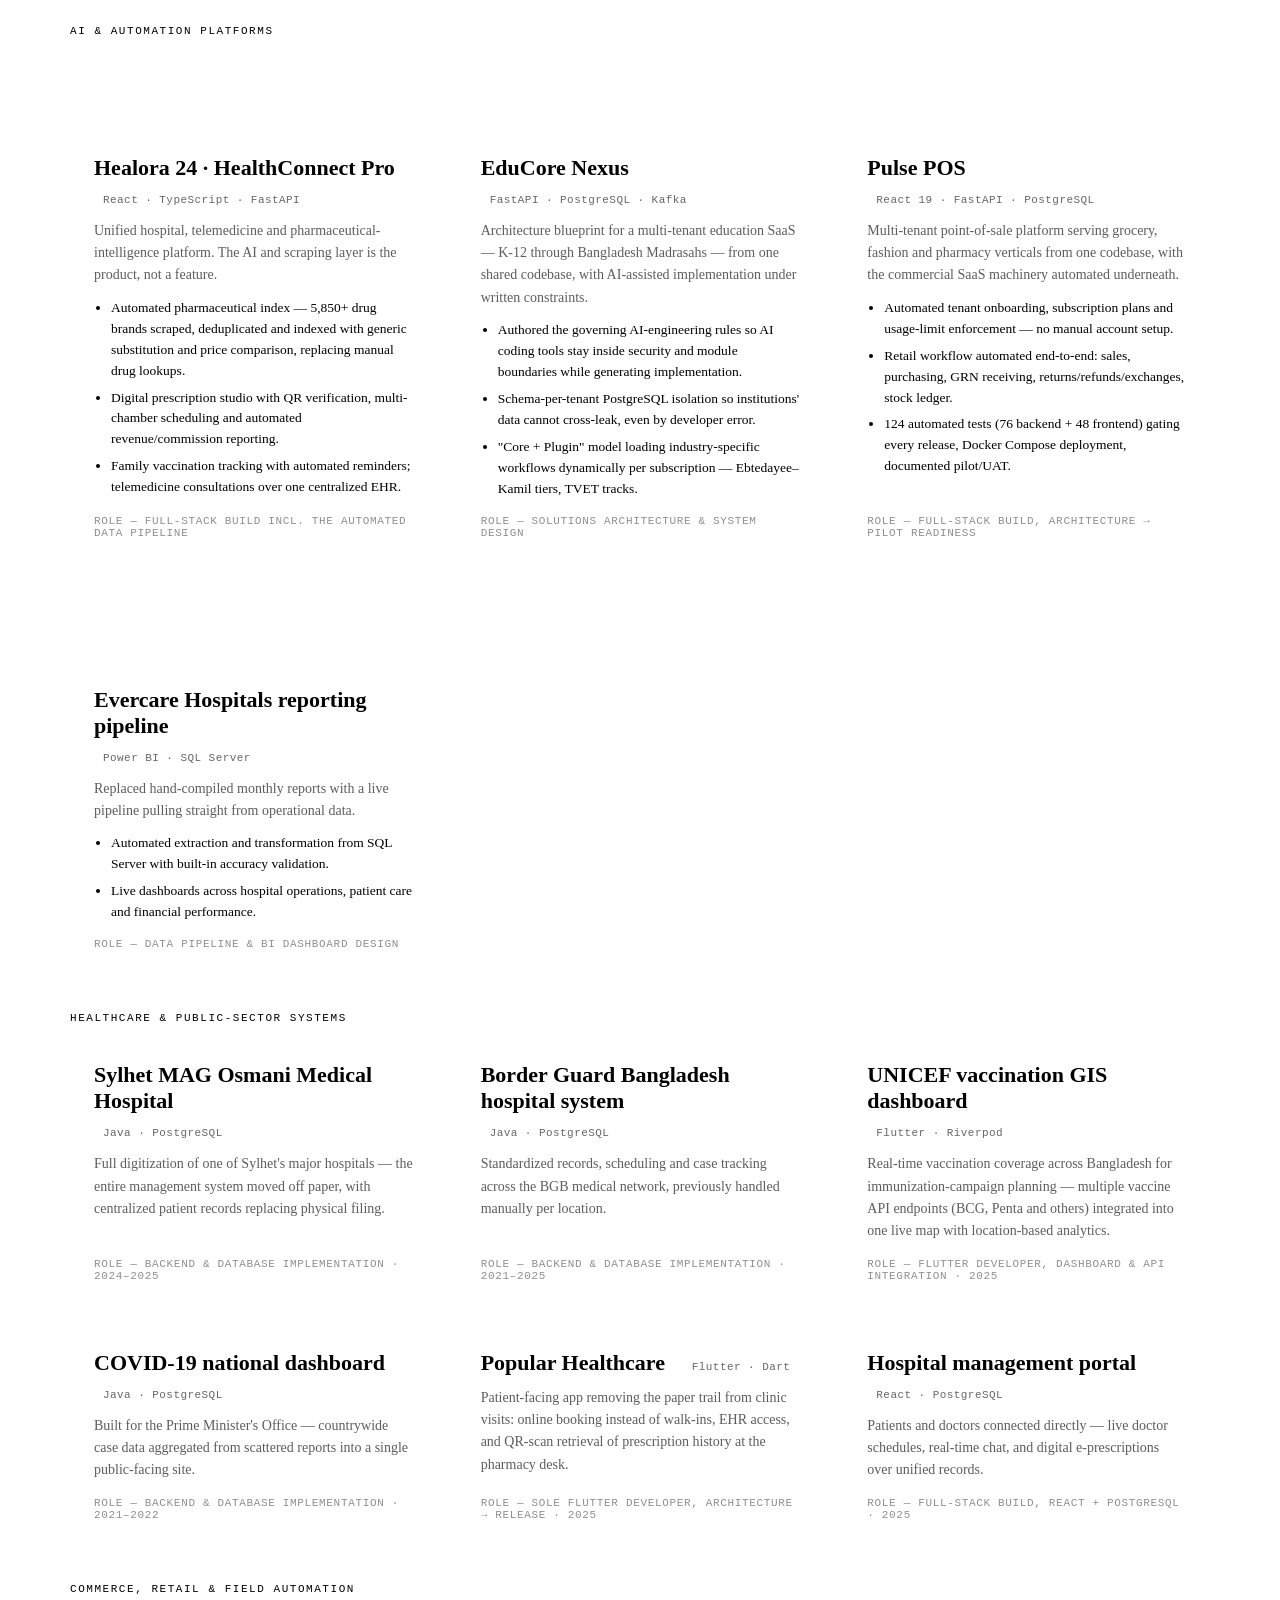
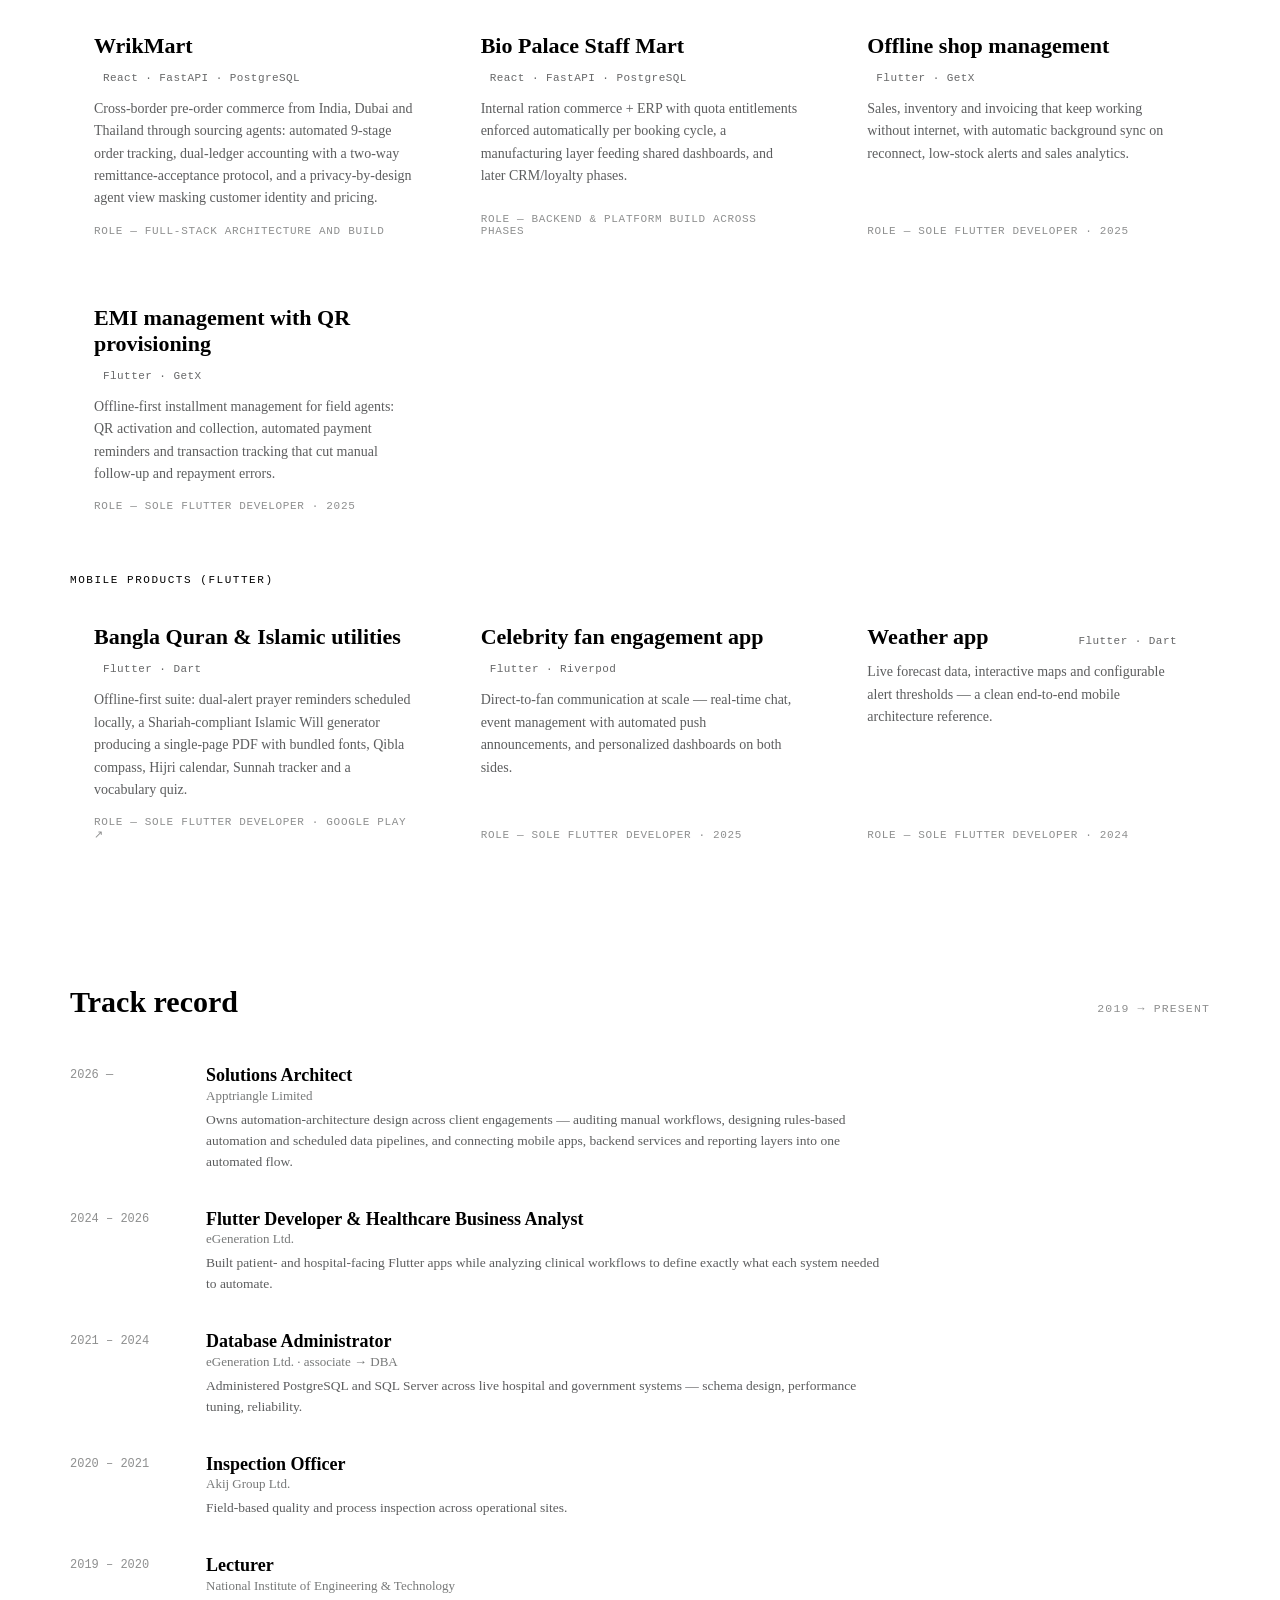
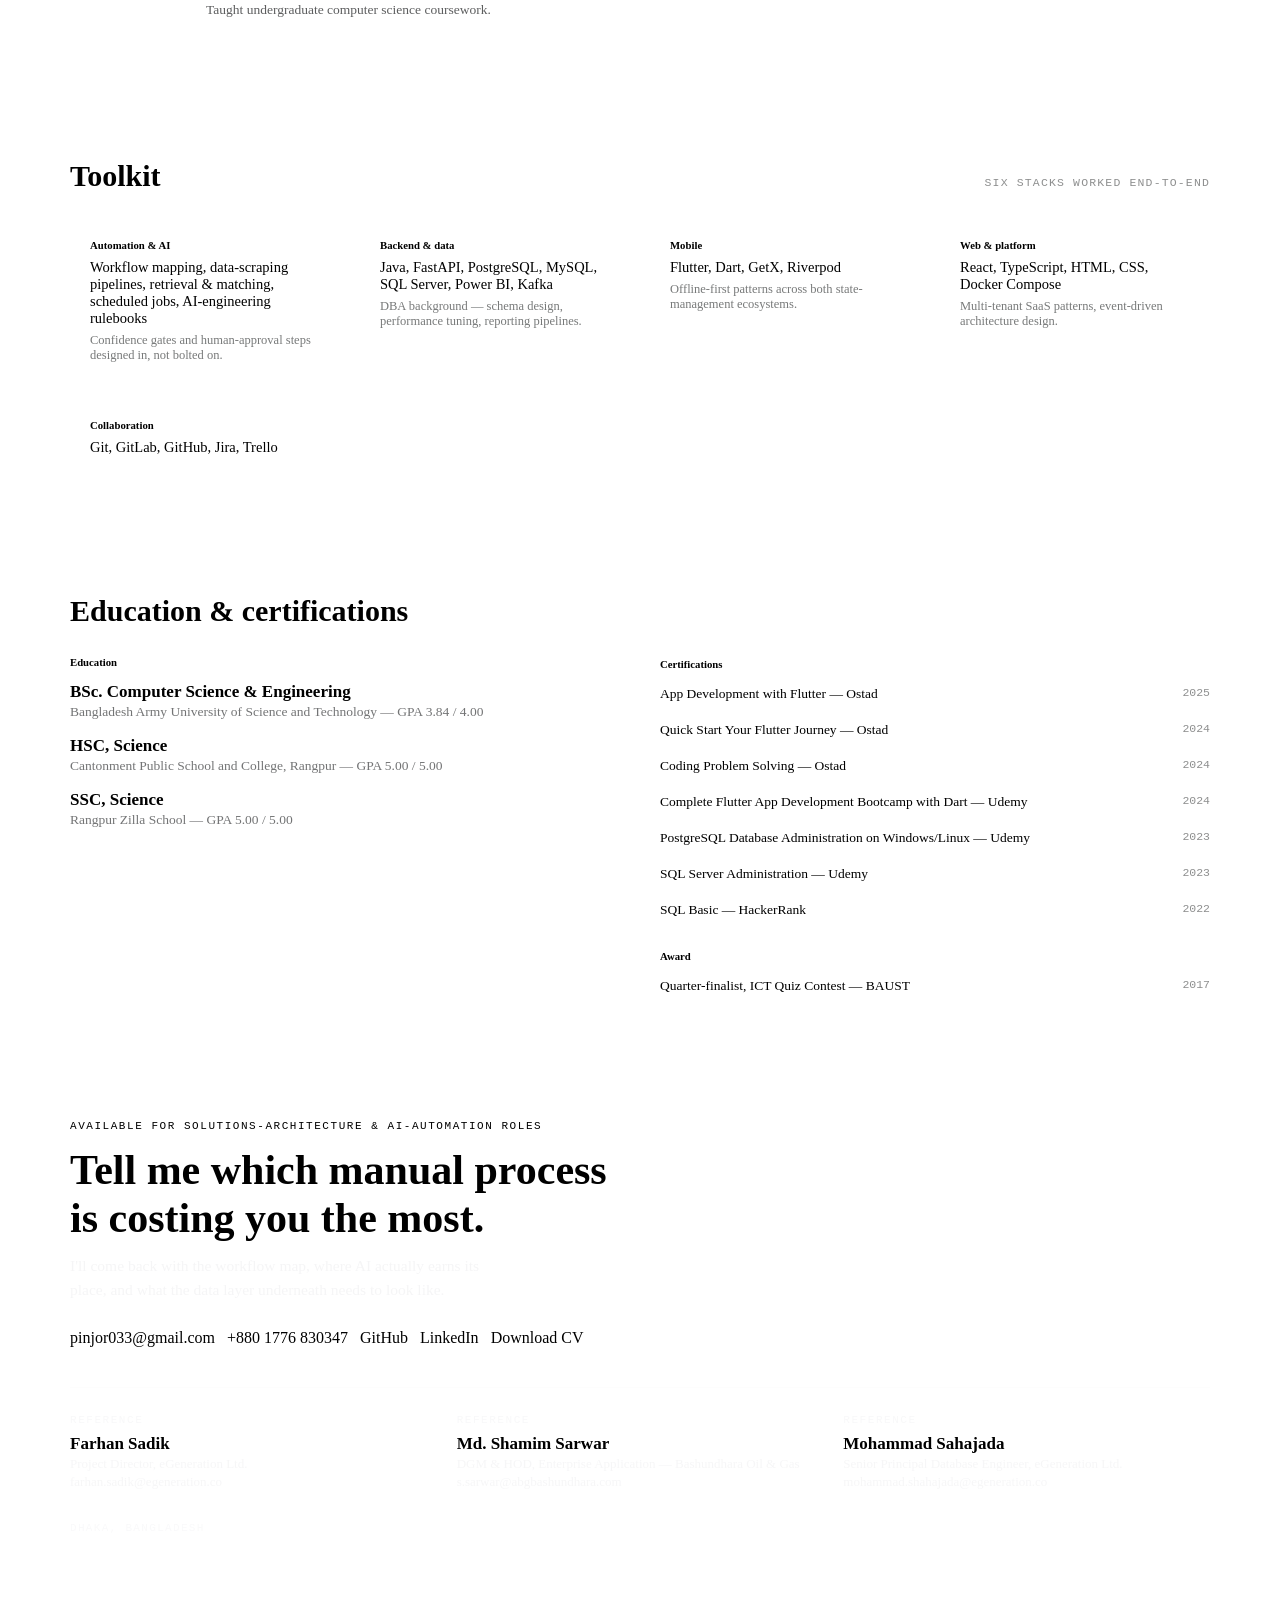
==== commit 8c7e8409: "Fix category filter buttons, remove conflicting runtime scripts and enhance interactive handlers" ====
--- a/index.html
+++ b/index.html
@@ -5,9 +5,8 @@
 <meta name="viewport" content="width=device-width, initial-scale=1">
 <title>Md. Masfakuzzaman — Solutions Architect, Flutter & Automation</title>
 <meta name="description" content="Six years turning paper-based and hand-compiled processes into AI-assisted workflows and automated data pipelines. Database administration underneath, Flutter and React on top, automation architecture across the middle.">
-<script src="./support.js"></script>
 <link rel="stylesheet" href="_ds/industry-a0e0c434-164a-4b1d-b430-204a06d6d040/styles.css">
-<script src="_ds/industry-a0e0c434-164a-4b1d-b430-204a06d6d040/_ds_bundle.js"></script>
+
 <style>
 html{scroll-behavior:smooth}
 body{margin:0;background:var(--color-bg);color:var(--color-text);font-family:var(--font-body)}
@@ -75,7 +74,6 @@
 </style>
 </head>
 <body>
-<x-dc>
 
 <nav style="position:sticky;top:0;z-index:20;background:rgba(242,242,243,.94);backdrop-filter:blur(8px);border-bottom:1px solid var(--color-divider)">
   <div class="wrap" style="display:flex;align-items:center;gap:18px;padding-top:12px;padding-bottom:12px">
@@ -186,11 +184,11 @@
 
     <!-- Category Filter Bar -->
     <div class="filter-bar">
-      <button class="filter-btn active" onclick="filterCategory('all', this)">All (17)</button>
-      <button class="filter-btn" onclick="filterCategory('ai', this)">AI &amp; Automation</button>
-      <button class="filter-btn" onclick="filterCategory('healthcare', this)">Healthcare &amp; Public Sector</button>
-      <button class="filter-btn" onclick="filterCategory('commerce', this)">Commerce &amp; Retail</button>
-      <button class="filter-btn" onclick="filterCategory('mobile', this)">Mobile (Flutter)</button>
+      <button type="button" class="filter-btn active" data-cat="all" onclick="filterCategory('all', this)">All (17)</button>
+      <button type="button" class="filter-btn" data-cat="ai" onclick="filterCategory('ai', this)">AI &amp; Automation</button>
+      <button type="button" class="filter-btn" data-cat="healthcare" onclick="filterCategory('healthcare', this)">Healthcare &amp; Public Sector</button>
+      <button type="button" class="filter-btn" data-cat="commerce" onclick="filterCategory('commerce', this)">Commerce &amp; Retail</button>
+      <button type="button" class="filter-btn" data-cat="mobile" onclick="filterCategory('mobile', this)">Mobile (Flutter)</button>
     </div>
 
     <!-- AI & Automation Section -->
@@ -432,16 +430,15 @@
     <div style="margin-top:32px;font-family:ui-monospace,Menlo,monospace;font-size:11px;letter-spacing:.12em;text-transform:uppercase;color:rgba(242,242,243,.45)">Dhaka, Bangladesh</div>
   </div>
 </footer>
-</x-dc>
 
 <!-- Minimal Toast for quick copying -->
 <div id="toast">Copied to clipboard!</div>
 
 <script>
 function toggleResumeMenu(e) {
-  e.stopPropagation();
+  if (e) e.stopPropagation();
   const menu = document.getElementById('resumeMenu');
-  menu.classList.toggle('open');
+  if (menu) menu.classList.toggle('open');
 }
 
 window.addEventListener('click', function(e) {
@@ -452,18 +449,50 @@
 });
 
 function copyContact(text, msg) {
-  navigator.clipboard.writeText(text).then(() => {
-    const toast = document.getElementById('toast');
+  if (navigator.clipboard && navigator.clipboard.writeText) {
+    navigator.clipboard.writeText(text).then(() => {
+      showToast(msg);
+    }).catch(() => {
+      fallbackCopy(text, msg);
+    });
+  } else {
+    fallbackCopy(text, msg);
+  }
+}
+
+function fallbackCopy(text, msg) {
+  const ta = document.createElement('textarea');
+  ta.value = text;
+  ta.style.position = 'fixed';
+  ta.style.opacity = '0';
+  document.body.appendChild(ta);
+  ta.select();
+  try {
+    document.execCommand('copy');
+    showToast(msg);
+  } catch(err) {}
+  document.body.removeChild(ta);
+}
+
+function showToast(msg) {
+  const toast = document.getElementById('toast');
+  if (toast) {
     toast.innerText = msg;
     toast.className = 'show';
     setTimeout(() => { toast.className = ''; }, 2500);
-  });
+  }
 }
 
 function filterCategory(cat, btn) {
   const buttons = document.querySelectorAll('.filter-btn');
   buttons.forEach(b => b.classList.remove('active'));
-  btn.classList.add('active');
+  
+  if (btn) {
+    btn.classList.add('active');
+  } else {
+    const matchedBtn = document.querySelector(`.filter-btn[data-cat="${cat}"]`);
+    if (matchedBtn) matchedBtn.classList.add('active');
+  }
 
   const groups = document.querySelectorAll('.work-group');
   groups.forEach(g => {
@@ -479,6 +508,16 @@
     }
   });
 }
+
+document.addEventListener('DOMContentLoaded', function() {
+  const buttons = document.querySelectorAll('.filter-btn');
+  buttons.forEach(btn => {
+    btn.addEventListener('click', function() {
+      const cat = this.getAttribute('data-cat') || 'all';
+      filterCategory(cat, this);
+    });
+  });
+});
 </script>
 </body>
 </html>
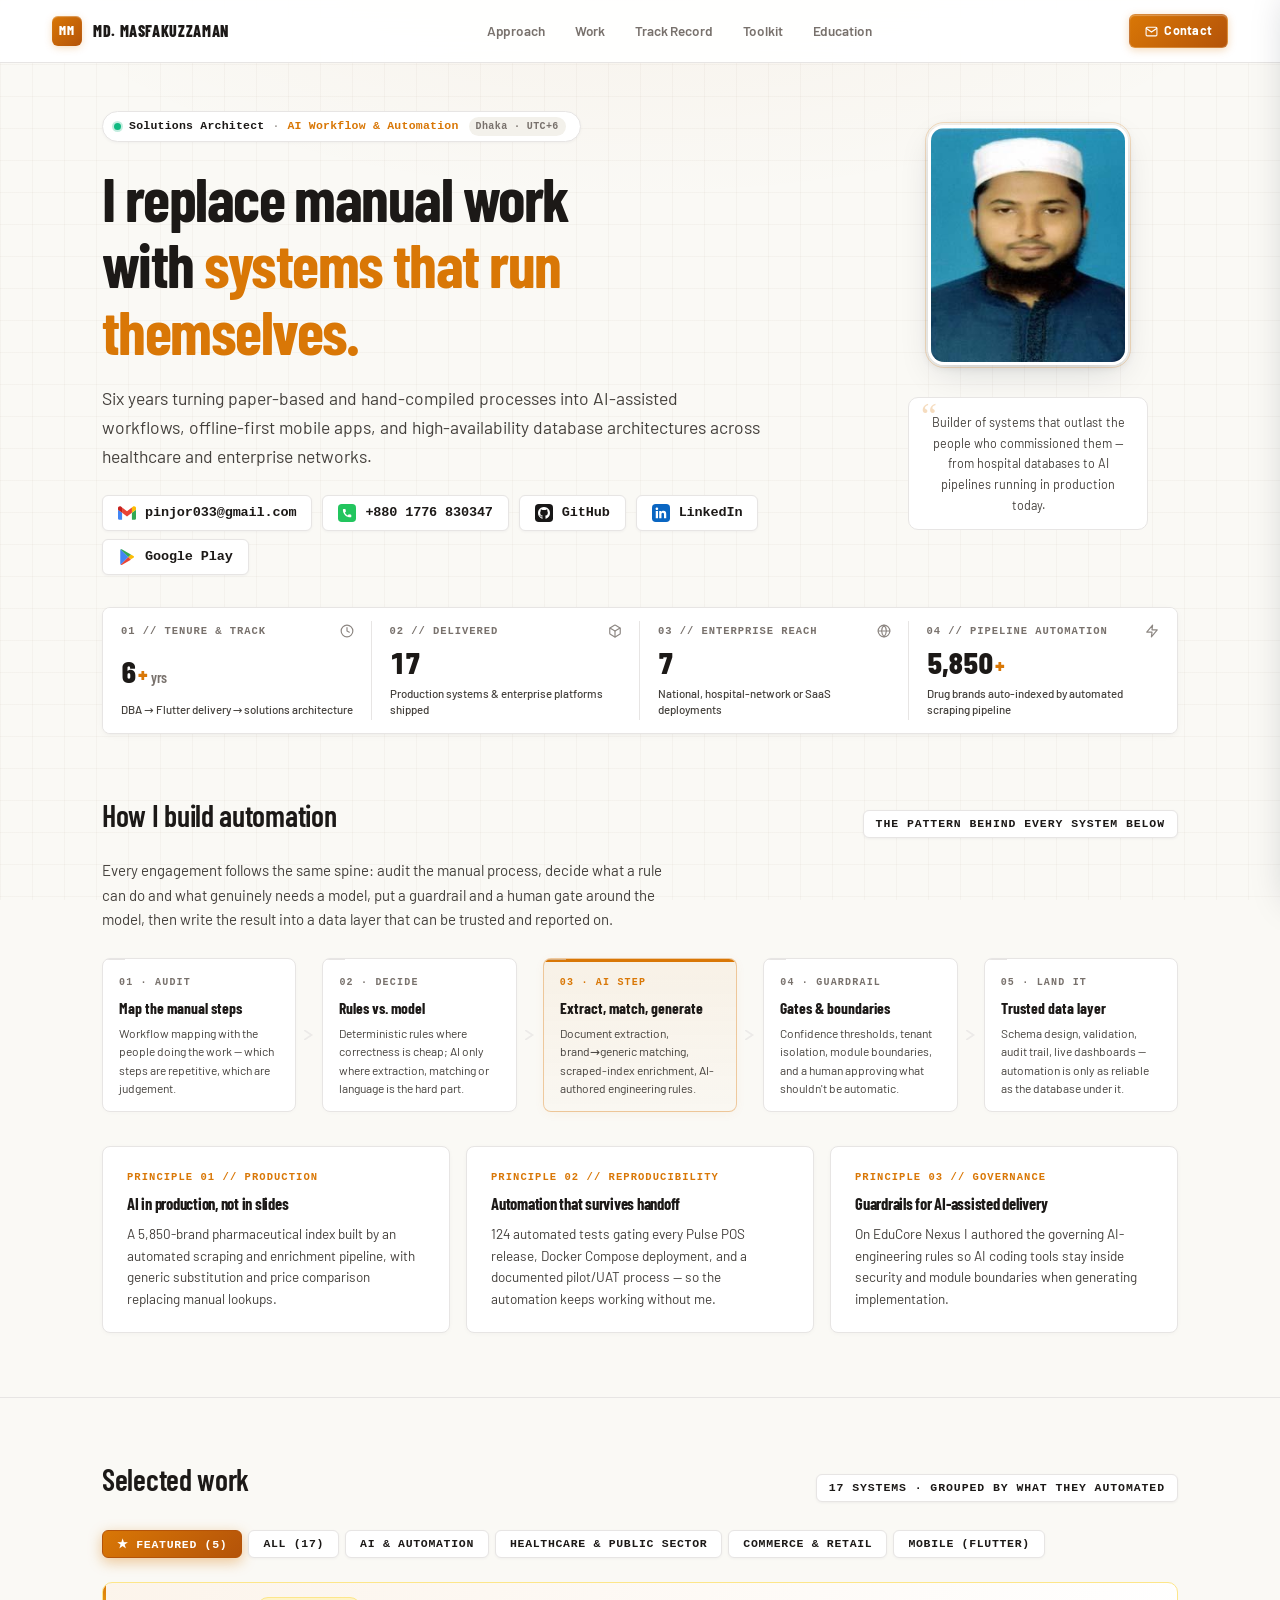
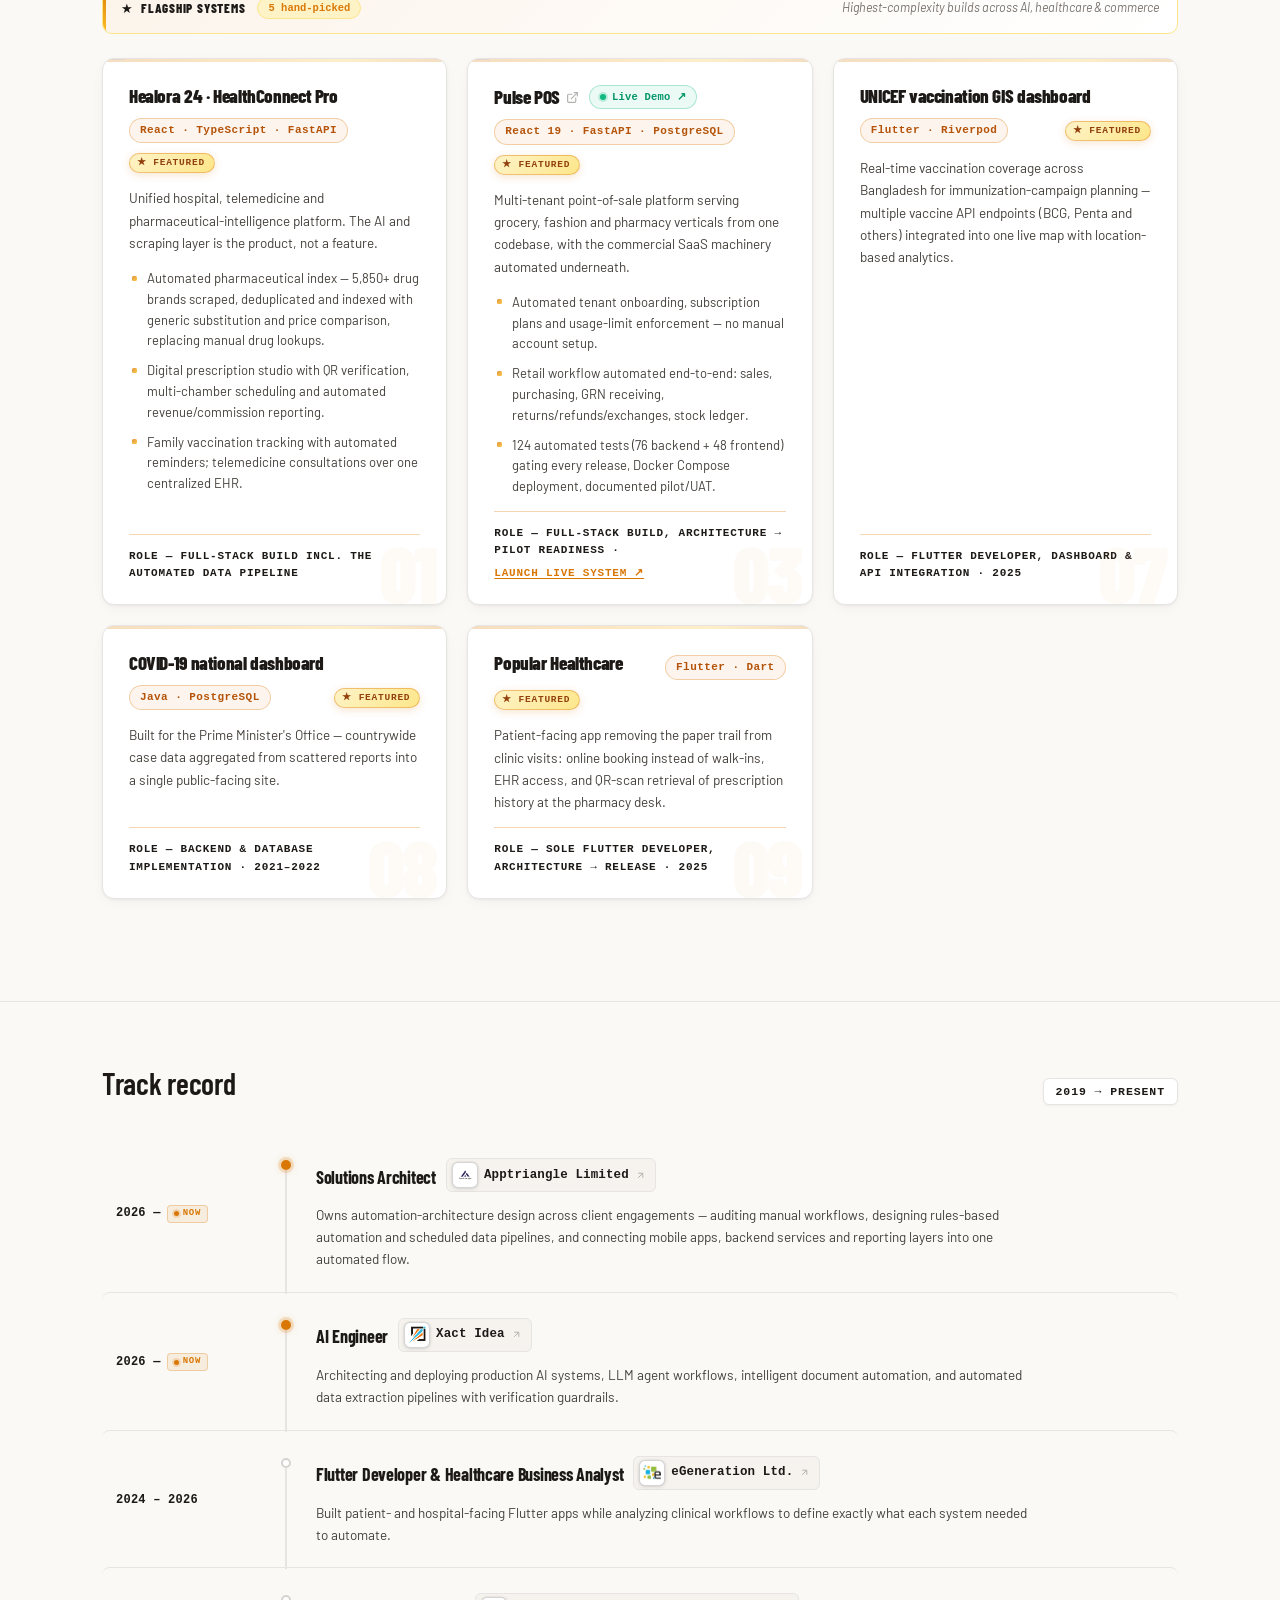
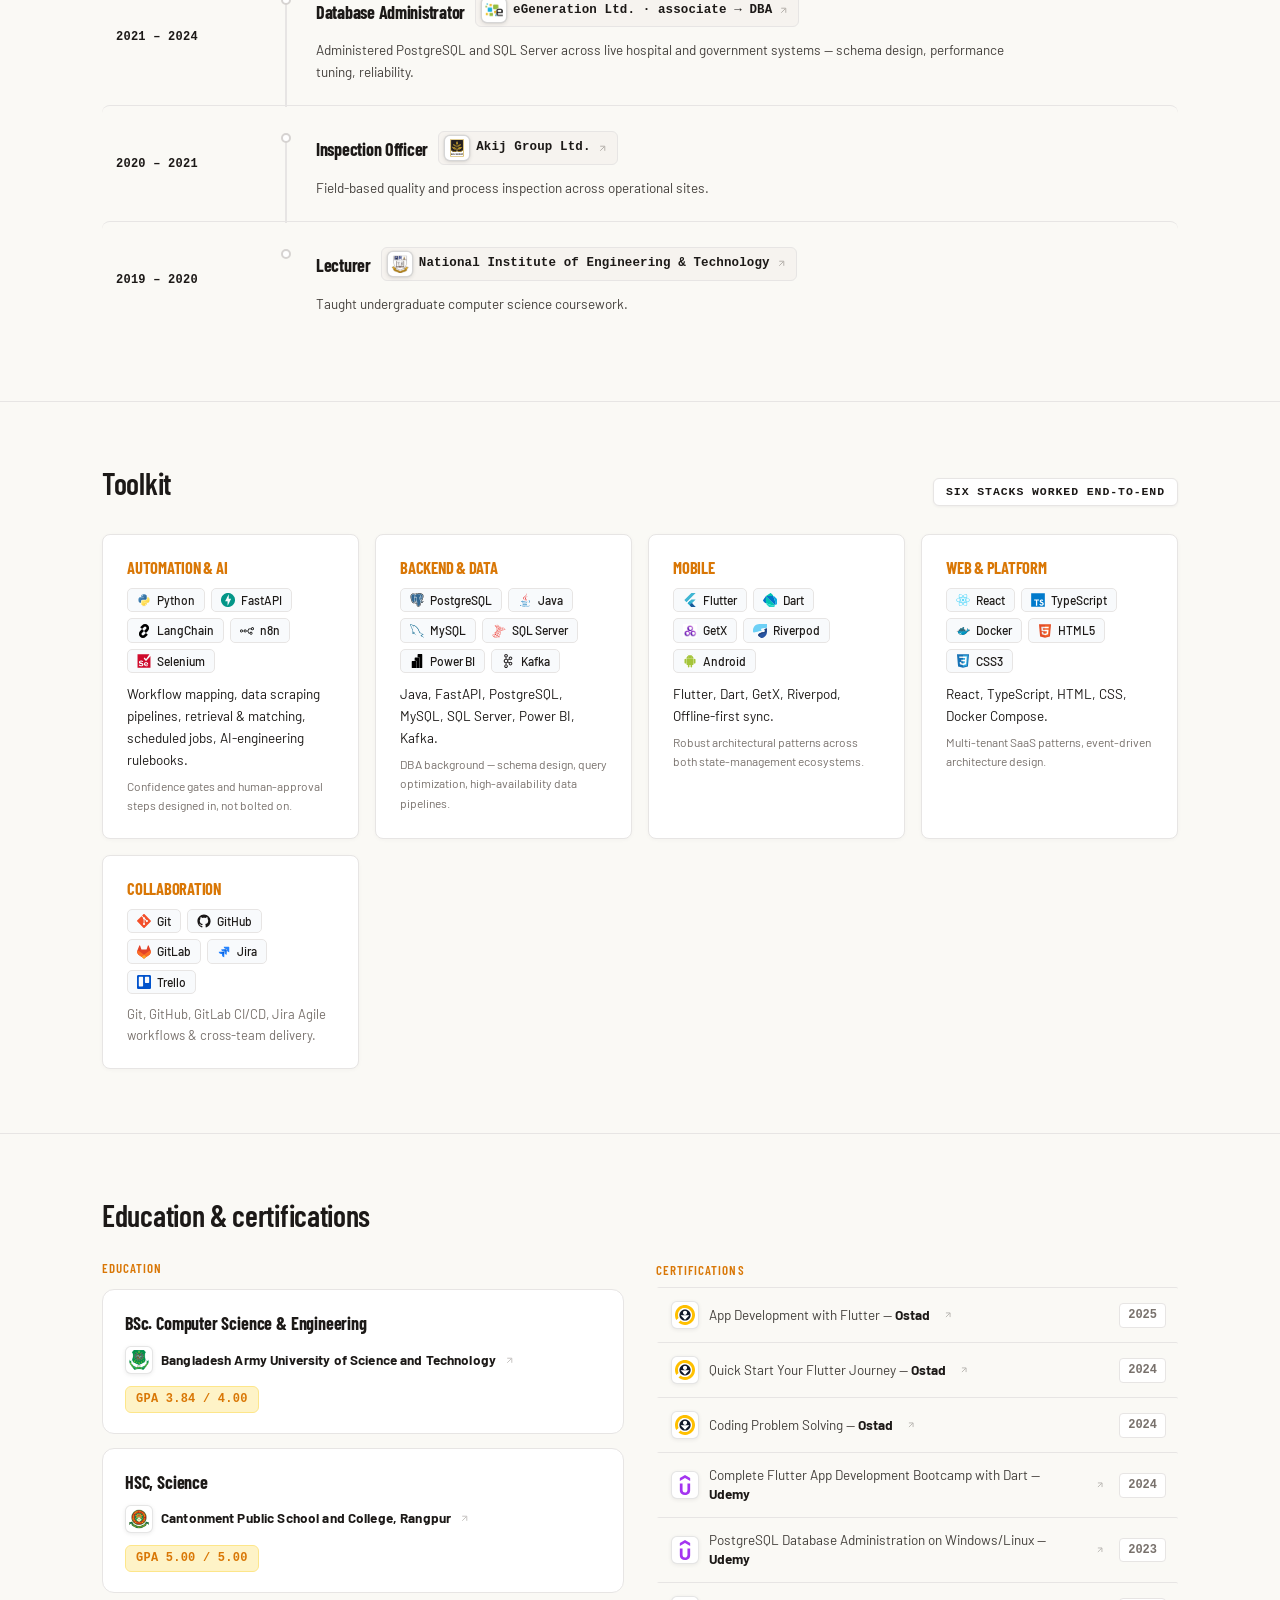
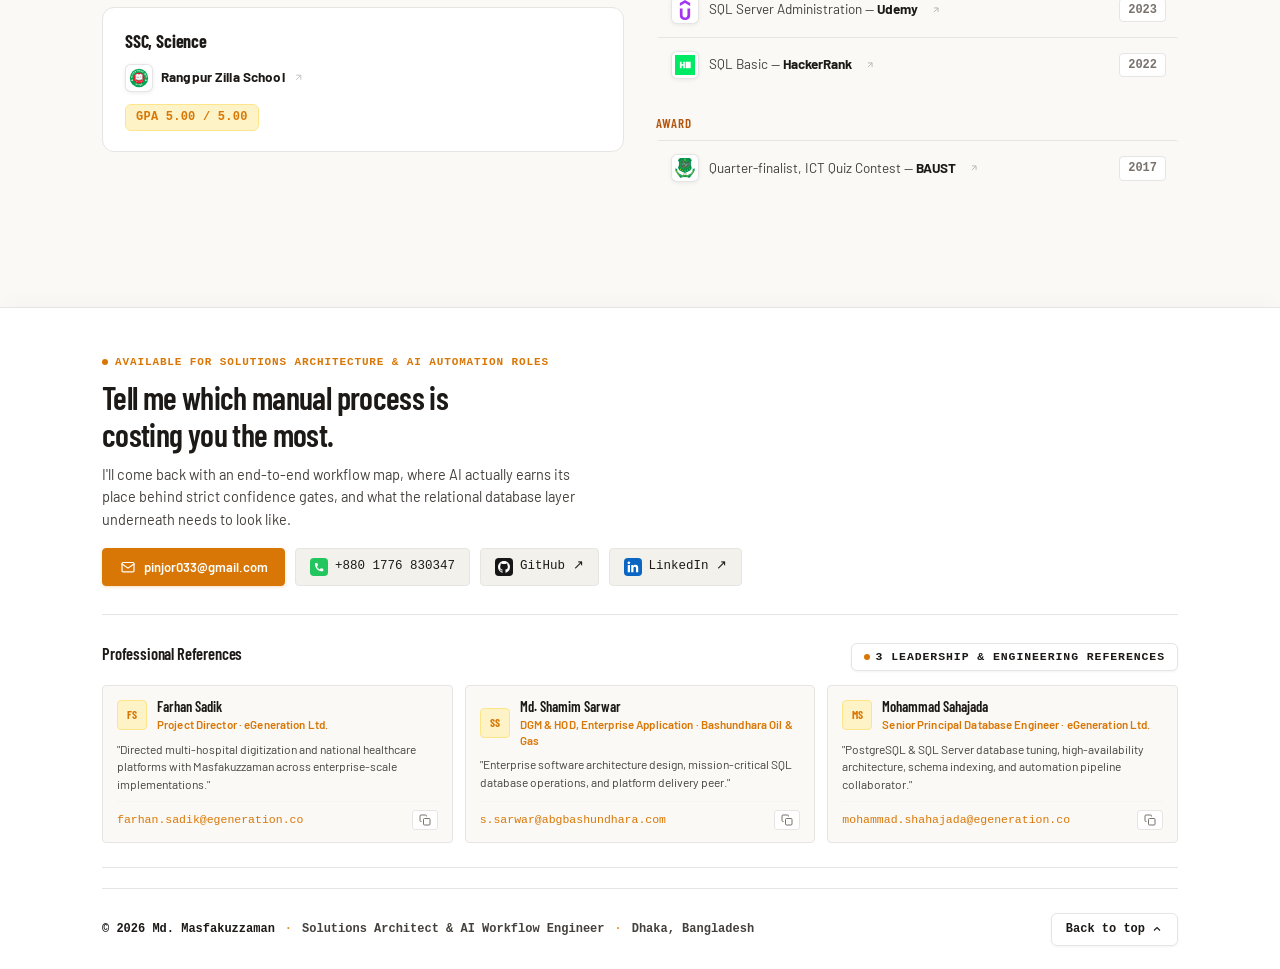
==== commit a69adaae: "feat: hero profile photo, enhanced education/certs, track record highlights, featured projects, comp" ====
--- a/index.html
+++ b/index.html
@@ -1,136 +1,3035 @@
 <!DOCTYPE html>
-<html lang="en">
+<html lang="en" data-bg-theme="warm">
 <head>
 <meta charset="utf-8">
 <meta name="viewport" content="width=device-width, initial-scale=1">
+<meta name="theme-color" content="#FAF9F5">
 <title>Md. Masfakuzzaman — Solutions Architect, Flutter & Automation</title>
-<meta name="description" content="Six years turning paper-based and hand-compiled processes into AI-assisted workflows and automated data pipelines. Database administration underneath, Flutter and React on top, automation architecture across the middle.">
+<link rel="icon" type="image/svg+xml" href="favicon.svg">
+<link rel="alternate icon" type="image/svg+xml" href="data:image/svg+xml,%3Csvg xmlns='http://www.w3.org/2000/svg' viewBox='0 0 64 64'%3E%3Cdefs%3E%3ClinearGradient id='bg' x1='0%25' y1='0%25' x2='100%25' y2='100%25'%3E%3Cstop offset='0%25' stop-color='%23D97706'/%3E%3Cstop offset='100%25' stop-color='%23B45309'/%3E%3C/linearGradient%3E%3C/defs%3E%3Crect width='64' height='64' rx='16' fill='url(%23bg)'/%3E%3Ctext x='32' y='42' font-family='sans-serif' font-size='28' font-weight='900' fill='%23FFFFFF' text-anchor='middle'%3EMM%3C/text%3E%3Ccircle cx='50' cy='14' r='5' fill='%2310B981'/%3E%3C/svg%3E">
+<link rel="apple-touch-icon" href="favicon.svg">
 <link rel="stylesheet" href="_ds/industry-a0e0c434-164a-4b1d-b430-204a06d6d040/styles.css">
 
 <style>
-html{scroll-behavior:smooth}
-body{margin:0;background:var(--color-bg);color:var(--color-text);font-family:var(--font-body)}
-a{color:var(--color-accent-700);text-decoration:none}
-a:hover{color:var(--color-accent-900);text-decoration:underline}
-.wrap{max-width:1140px;margin:0 auto;padding:0 32px}
-.eyebrow{font-family:ui-monospace,Menlo,monospace;font-size:11px;letter-spacing:.14em;text-transform:uppercase;color:var(--color-accent-700)}
-.sec{padding:60px 0;border-top:1px solid var(--color-divider)}
-.sechd{display:flex;align-items:baseline;justify-content:space-between;gap:16px;margin-bottom:28px;flex-wrap:wrap}
-.sechd h2{margin:0;font-size:30px}
-.sechd .count{font-family:ui-monospace,Menlo,monospace;font-size:11.5px;letter-spacing:.1em;text-transform:uppercase;color:rgba(29,31,32,.5)}
-.grid{display:grid;gap:20px}
-.pill{display:inline-flex;align-items:center;font-size:11px;letter-spacing:.04em;padding:3px 9px;border:1px solid var(--color-divider);font-family:ui-monospace,Menlo,monospace;color:rgba(29,31,32,.68);background:var(--color-surface);border-radius:2px}
-.kpi b{display:block;font-family:var(--font-heading);font-weight:600;font-size:38px;line-height:1}
-.kpi span{display:block;font-size:12px;line-height:1.4;color:rgba(29,31,32,.6);margin-top:4px}
-.flow{display:flex;flex-wrap:wrap;align-items:stretch;gap:0}
-.fnode{flex:1 1 150px;min-width:150px;padding:14px 16px;border:1px solid var(--color-divider);background:var(--color-bg);display:flex;flex-direction:column;gap:5px}
-.fnode.ai{background:var(--color-accent-100);border-color:var(--color-accent)}
-.fnode .k{font-size:9.5px;letter-spacing:.12em;text-transform:uppercase;color:rgba(29,31,32,.55)}
-.fnode.ai .k{color:var(--color-accent-800)}
-.fnode .t{font-family:var(--font-heading);font-weight:600;font-size:16px;line-height:1.15}
-.fnode .d{font-size:12px;line-height:1.5;color:rgba(29,31,32,.7)}
-.arrow{display:flex;align-items:center;justify-content:center;width:26px;color:var(--color-neutral-500);flex:none}
-.proj{padding:24px;border:1px solid var(--color-divider);display:flex;flex-direction:column;gap:11px;background:var(--color-bg);transition:border-color .15s ease}
-.proj:hover{border-color:var(--color-accent)}
-.proj h3{margin:0;font-size:22px}
-.proj .lede{margin:0;font-size:14px;line-height:1.6;color:rgba(29,31,32,.72)}
-.proj ul{margin:0;padding-left:17px;display:flex;flex-direction:column;gap:6px}
-.proj li{font-size:13.5px;line-height:1.55}
-.proj li::marker{color:var(--color-accent)}
-.role-line{font-family:ui-monospace,Menlo,monospace;font-size:11px;letter-spacing:.06em;text-transform:uppercase;color:rgba(29,31,32,.5);margin-top:auto;padding-top:4px}
-.tl{display:grid;grid-template-columns:minmax(96px,120px) 16px minmax(0,1fr);padding:18px 0;border-top:1px solid var(--color-divider)}
-.tl .yr{font-family:ui-monospace,Menlo,monospace;font-size:12px;color:rgba(29,31,32,.5);padding-top:3px}
-.tl .dot{position:relative}
-.tl .dot::before{content:"";position:absolute;top:7px;left:3px;width:7px;height:7px;background:var(--color-accent)}
-.tl strong{display:block;font-family:var(--font-heading);font-weight:600;font-size:18px;line-height:1.2}
-.tl .org{display:block;font-size:13px;color:rgba(29,31,32,.6);margin:1px 0 6px}
-.tl p{margin:0;font-size:13.5px;line-height:1.55;color:rgba(29,31,32,.72);max-width:680px}
-.mrow{display:flex;justify-content:space-between;gap:14px;padding:10px 0;border-top:1px solid var(--color-divider);font-size:13.5px}
-.mrow .yr{font-family:ui-monospace,Menlo,monospace;font-size:11.5px;color:rgba(29,31,32,.5);white-space:nowrap}
-
-/* Filter controls matching design system */
-.filter-bar{display:flex;flex-wrap:wrap;gap:6px;margin-bottom:24px}
-.filter-btn{font-family:ui-monospace,Menlo,monospace;font-size:11px;letter-spacing:.06em;text-transform:uppercase;padding:5px 12px;border:1px solid var(--color-divider);background:var(--color-surface);color:rgba(29,31,32,.7);cursor:pointer;border-radius:2px;transition:all .15s ease}
-.filter-btn:hover{border-color:var(--color-accent);color:var(--color-text)}
-.filter-btn.active{background:var(--color-accent-900);color:var(--color-bg);border-color:var(--color-accent-900)}
+html { scroll-behavior: smooth; }
+body {
+  margin: 0;
+  background-color: var(--color-bg);
+  background-image: var(--bg-pattern);
+  background-size: var(--bg-size);
+  background-attachment: fixed;
+  color: var(--color-body);
+  font-family: var(--font-body);
+  -webkit-font-smoothing: antialiased;
+  -moz-osx-font-smoothing: grayscale;
+  transition: background-color 0.25s ease, color 0.25s ease;
+}
+
+/* Thin Top Scroll Progress Indicator */
+#scrollProgress {
+  position: fixed;
+  top: 0;
+  left: 0;
+  height: 2px;
+  background: var(--color-accent);
+  z-index: 9999;
+  width: 0%;
+  transition: width 0.1s ease-out;
+  pointer-events: none;
+}
+
+/* Typography & Links */
+h1, h2, h3, h4, h5, h6 {
+  color: var(--color-text);
+  font-family: var(--font-heading);
+  font-weight: var(--font-heading-weight);
+}
+a {
+  color: var(--color-text);
+  text-decoration: none;
+  transition: color 0.15s ease;
+}
+a:hover {
+  color: var(--color-accent);
+}
+
+.wrap { max-width: 1140px; margin: 0 auto; padding: 0 32px; }
+.eyebrow {
+  display: inline-flex;
+  align-items: center;
+  gap: 8px;
+  background: var(--color-surface);
+  border: 1px solid var(--color-divider);
+  padding: 4px 12px;
+  border-radius: 6px;
+  font-family: ui-monospace, Menlo, monospace;
+  font-size: 11.5px;
+  letter-spacing: .08em;
+  text-transform: uppercase;
+  color: var(--color-text);
+  font-weight: 700;
+  box-shadow: 0 1px 3px rgba(15, 23, 42, 0.05);
+}
+.eyebrow::before {
+  content: "";
+  display: inline-block;
+  width: 6px;
+  height: 6px;
+  border-radius: 50%;
+  background: var(--color-accent);
+  flex-shrink: 0;
+}
+.sec { padding: 64px 0; border-top: 1px solid var(--color-divider); }
+.sec-alt { background: var(--color-secondary); }
+.sechd { display: flex; align-items: baseline; justify-content: space-between; gap: 16px; margin-bottom: 28px; flex-wrap: wrap; }
+.sechd h2 { margin: 0; font-size: 30px; letter-spacing: -0.01em; color: var(--color-text); }
+.sechd .count {
+  font-family: ui-monospace, Menlo, monospace;
+  font-size: 11.5px;
+  font-weight: 700;
+  letter-spacing: .08em;
+  text-transform: uppercase;
+  color: var(--color-text);
+  background: var(--color-surface);
+  border: 1px solid var(--color-divider);
+  padding: 4px 12px;
+  border-radius: 6px;
+  box-shadow: 0 1px 3px rgba(15, 23, 42, 0.05);
+  display: inline-flex;
+  align-items: center;
+  gap: 6px;
+  transition: all 0.2s ease;
+}
+.sechd .count:hover {
+  border-color: var(--color-accent);
+  color: var(--color-accent);
+}
+.grid { display: grid; gap: 20px; }
+
+/* Thin Top Scroll Progress Indicator */
+#scrollProgress {
+  position: fixed;
+  top: 0;
+  left: 0;
+  height: 2.5px;
+  background: linear-gradient(90deg, var(--color-accent) 0%, #F59E0B 100%);
+  z-index: 9999;
+  width: 0%;
+  transition: width 0.08s linear;
+  pointer-events: none;
+}
+
+/* ========================================================
+   ELEGANT EDITORIAL NAVIGATION BAR
+   ======================================================== */
+.sticky-nav {
+  position: sticky;
+  top: 0;
+  z-index: 1000;
+  background: rgba(255, 255, 255, 0.94);
+  backdrop-filter: blur(16px);
+  -webkit-backdrop-filter: blur(16px);
+  border-bottom: 1px solid var(--color-divider);
+  transition: all 0.22s ease;
+}
+.sticky-nav.scrolled {
+  background: rgba(255, 255, 255, 0.98);
+  box-shadow: 0 4px 20px -2px rgba(15, 23, 42, 0.07);
+}
+.sticky-nav .wrap {
+  display: flex;
+  align-items: center;
+  justify-content: space-between;
+  height: 62px;
+  max-width: 1240px;
+  padding: 0 32px;
+}
+
+/* Brand Masthead: Pure single baseline, architectural typography */
+.nav-brand-group {
+  display: inline-flex;
+  align-items: center;
+  gap: 11px;
+  text-decoration: none;
+  transition: transform 0.2s cubic-bezier(0.16, 1, 0.3, 1);
+}
+.nav-brand-group:hover {
+  transform: translateX(1px);
+}
+.nav-brand-logo {
+  display: flex;
+  align-items: center;
+  justify-content: center;
+  width: 30px;
+  height: 30px;
+  background: linear-gradient(135deg, var(--color-accent) 0%, var(--color-accent-hover) 100%);
+  color: #FFFFFF;
+  border-radius: 6px;
+  font-family: var(--font-heading);
+  font-size: 12.5px;
+  font-weight: 800;
+  letter-spacing: 0.05em;
+  box-shadow: 0 2px 8px -1px rgba(217, 119, 6, 0.3), inset 0 1px 1px rgba(255, 255, 255, 0.35);
+  transition: transform 0.24s cubic-bezier(0.16, 1, 0.3, 1), box-shadow 0.24s cubic-bezier(0.16, 1, 0.3, 1), filter 0.2s ease;
+  flex-shrink: 0;
+}
+.nav-brand-group:hover .nav-brand-logo {
+  transform: translateY(-2px) scale(1.08);
+  box-shadow: 0 6px 18px -2px rgba(217, 119, 6, 0.48), inset 0 1px 1px rgba(255, 255, 255, 0.5);
+  filter: brightness(1.05);
+}
+.nav-brand-group:active .nav-brand-logo {
+  transform: scale(0.96);
+}
+.nav-brand-name {
+  font-family: var(--font-heading);
+  font-weight: 800;
+  font-size: 16px;
+  letter-spacing: 0.04em;
+  color: var(--color-text);
+  white-space: nowrap;
+  transition: color 0.18s ease, text-shadow 0.2s ease;
+}
+.nav-brand-group:hover .nav-brand-name {
+  color: var(--color-accent);
+  text-shadow: 0 0 16px rgba(217, 119, 6, 0.18);
+}
+
+/* Editorial Nav Links: Elevated pill styling with animated indicator */
+.nav-links {
+  display: flex;
+  align-items: center;
+  gap: 4px;
+}
+.nav-links a {
+  font-size: 13.5px;
+  font-weight: 600;
+  color: var(--color-secondary-text);
+  text-decoration: none;
+  padding: 6px 13px;
+  border-radius: 6px;
+  position: relative;
+  transition: all 0.2s cubic-bezier(0.16, 1, 0.3, 1);
+  white-space: nowrap;
+  letter-spacing: -0.01em;
+}
+.nav-links a::after {
+  content: '';
+  position: absolute;
+  bottom: 2px;
+  left: 12px;
+  right: 12px;
+  height: 2px;
+  border-radius: 2px;
+  background: var(--color-accent);
+  transform: scaleX(0);
+  opacity: 0;
+  transition: transform 0.22s cubic-bezier(0.16, 1, 0.3, 1), opacity 0.2s ease;
+}
+.nav-links a:hover {
+  color: var(--color-accent);
+  background: rgba(217, 119, 6, 0.06);
+  transform: translateY(-1.5px);
+}
+.nav-links a:hover::after {
+  transform: scaleX(1);
+  opacity: 1;
+}
+
+/* Nav Actions Container */
+.nav-actions {
+  display: flex;
+  align-items: center;
+  gap: 8px;
+}
+.nav-btn {
+  display: inline-flex;
+  align-items: center;
+  gap: 6px;
+  font-family: ui-monospace, Menlo, monospace;
+  font-size: 12px;
+  font-weight: 600;
+  color: var(--color-body);
+  background: var(--color-surface);
+  border: 1px solid var(--color-divider);
+  padding: 6px 12px;
+  border-radius: 6px;
+  cursor: pointer;
+  text-decoration: none;
+  box-shadow: 0 1px 3px rgba(15, 23, 42, 0.04);
+  transition: transform 0.2s cubic-bezier(0.16, 1, 0.3, 1), box-shadow 0.2s cubic-bezier(0.16, 1, 0.3, 1), border-color 0.18s ease, background-color 0.18s ease, color 0.18s ease;
+  white-space: nowrap;
+}
+.nav-btn svg {
+  transition: transform 0.24s cubic-bezier(0.16, 1, 0.3, 1), color 0.18s ease;
+}
+.nav-btn:hover {
+  border-color: var(--color-accent);
+  color: var(--color-accent);
+  background: #FFFFFF;
+  transform: translateY(-2px);
+  box-shadow: 0 6px 16px -2px rgba(217, 119, 6, 0.16), 0 1px 3px rgba(15, 23, 42, 0.04);
+}
+.nav-btn:hover svg {
+  transform: rotate(45deg);
+  color: var(--color-accent);
+}
+.nav-btn:active {
+  transform: translateY(0) scale(0.97);
+}
+.nav-btn-primary {
+  display: inline-flex;
+  align-items: center;
+  gap: 6px;
+  font-size: 12.5px;
+  font-weight: 700;
+  letter-spacing: 0.02em;
+  color: #FFFFFF !important;
+  background: linear-gradient(135deg, var(--color-accent) 0%, var(--color-accent-hover) 100%);
+  border: 1px solid rgba(255, 255, 255, 0.2);
+  padding: 6px 15px;
+  border-radius: 6px;
+  cursor: pointer;
+  text-decoration: none;
+  transition: transform 0.22s cubic-bezier(0.16, 1, 0.3, 1), box-shadow 0.22s cubic-bezier(0.16, 1, 0.3, 1), filter 0.2s ease;
+  box-shadow: 0 2px 8px rgba(217, 119, 6, 0.28), inset 0 1px 1px rgba(255, 255, 255, 0.3);
+  white-space: nowrap;
+}
+.nav-btn-primary svg {
+  transition: transform 0.22s cubic-bezier(0.16, 1, 0.3, 1);
+}
+.nav-btn-primary:hover {
+  transform: translateY(-2px) scale(1.02);
+  box-shadow: 0 8px 24px -2px rgba(217, 119, 6, 0.5), inset 0 1px 1px rgba(255, 255, 255, 0.45);
+  filter: brightness(1.05);
+}
+.nav-btn-primary:hover svg {
+  transform: translateY(-1px) scale(1.1);
+}
+.nav-btn-primary:active {
+  transform: translateY(0) scale(0.97);
+}
+
+@media (max-width: 960px) {
+  .nav-links { display: none; }
+}
+@media (max-width: 540px) {
+  .nav-btn span { display: none; }
+  .sticky-nav .wrap { padding: 0 16px; }
+}
+
+/* Technical Badges & Pills */
+.pill {
+  display: inline-flex;
+  align-items: center;
+  font-size: 11.5px;
+  font-weight: 600;
+  letter-spacing: .04em;
+  padding: 3px 9px;
+  border: 1px solid var(--color-divider);
+  font-family: ui-monospace, Menlo, monospace;
+  color: var(--color-body);
+  background: var(--color-neutral-100);
+  border-radius: 4px;
+  transition: transform 0.2s cubic-bezier(0.16, 1, 0.3, 1), border-color 0.18s ease, color 0.18s ease, background-color 0.18s ease, box-shadow 0.2s ease;
+}
+.pill:hover {
+  border-color: var(--color-accent);
+  color: var(--color-accent);
+  background: var(--color-accent-subtle);
+  transform: translateY(-1px);
+  box-shadow: 0 2px 8px rgba(217, 119, 6, 0.1);
+}
+
+.clickable-badge {
+  display: inline-flex;
+  align-items: center;
+  gap: 9px;
+  padding: 8px 15px;
+  border-radius: 6px;
+  background: var(--color-surface);
+  border: 1px solid var(--color-divider);
+  color: var(--color-text);
+  cursor: pointer;
+  font-family: ui-monospace, Menlo, monospace;
+  font-size: 13.5px;
+  font-weight: 600;
+  letter-spacing: -0.01em;
+  text-decoration: none;
+  transition: transform 0.18s cubic-bezier(0.16, 1, 0.3, 1), box-shadow 0.18s cubic-bezier(0.16, 1, 0.3, 1), border-color 0.15s ease, color 0.15s ease, background-color 0.15s ease;
+  box-shadow: 0 1px 3px rgba(15, 23, 42, 0.04);
+  outline: none !important;
+  -webkit-appearance: none;
+  appearance: none;
+  line-height: normal;
+  vertical-align: middle;
+  -webkit-tap-highlight-color: transparent;
+}
+button.clickable-badge {
+  background: var(--color-surface);
+  color: var(--color-text);
+  font-family: ui-monospace, Menlo, monospace;
+  font-size: 13.5px;
+  font-weight: 600;
+  border: 1px solid var(--color-divider);
+}
+.clickable-badge svg {
+  flex-shrink: 0;
+  transition: transform 0.18s cubic-bezier(0.16, 1, 0.3, 1);
+  display: block;
+}
+.clickable-badge:hover {
+  border-color: var(--color-accent);
+  color: var(--color-accent);
+  background: var(--color-surface);
+  transform: translateY(-2px);
+  box-shadow: 0 6px 16px -2px rgba(217, 119, 6, 0.14), 0 2px 4px rgba(15, 23, 42, 0.04);
+}
+.clickable-badge:hover svg {
+  transform: scale(1.12);
+}
+.clickable-badge:active {
+  transform: translateY(0);
+}
+.clickable-badge:focus {
+  outline: none !important;
+  box-shadow: 0 1px 3px rgba(15, 23, 42, 0.04) !important;
+}
+.clickable-badge:focus-visible {
+  outline: 2px solid var(--color-accent) !important;
+  outline-offset: 2px;
+}
+
+/* ========================================================
+   FULL-WIDTH EXECUTIVE EDITORIAL HERO
+   ======================================================== */
+
+.hero-editorial {
+  max-width: 1100px;
+  padding: 16px 0 24px;
+  display: grid;
+  grid-template-columns: 1fr 300px;
+  gap: 0 52px;
+  align-items: start;
+}
+.hero-left { display: flex; flex-direction: column; }
+.hero-right {
+  display: flex;
+  flex-direction: column;
+  align-items: center;
+  gap: 18px;
+  padding-top: 14px;
+}
+/* Profile Avatar Card */
+.hero-avatar-wrap {
+  position: relative;
+  width: 200px;
+  height: 240px;
+  flex-shrink: 0;
+}
+.hero-avatar-wrap img {
+  width: 100%;
+  height: 100%;
+  object-fit: cover;
+  object-position: top center;
+  border-radius: 16px;
+  display: block;
+  box-shadow:
+    0 2px 8px rgba(15, 23, 42, 0.10),
+    0 12px 36px -8px rgba(15, 23, 42, 0.16);
+  border: 3px solid #FFFFFF;
+  outline: 1.5px solid rgba(217, 119, 6, 0.22);
+  outline-offset: 2px;
+  transition: transform 0.3s cubic-bezier(0.16, 1, 0.3, 1), box-shadow 0.3s ease;
+}
+.hero-avatar-wrap:hover img {
+  transform: translateY(-4px);
+  box-shadow:
+    0 4px 16px rgba(15, 23, 42, 0.12),
+    0 20px 48px -10px rgba(217, 119, 6, 0.18);
+}
+.hero-avatar-badge {
+  position: absolute;
+  bottom: -10px;
+  left: 50%;
+  transform: translateX(-50%);
+  background: var(--color-accent);
+  color: #FFFFFF;
+  font-family: ui-monospace, Menlo, monospace;
+  font-size: 9.5px;
+  font-weight: 800;
+  letter-spacing: 0.10em;
+  text-transform: uppercase;
+  padding: 4px 12px;
+  border-radius: 9999px;
+  white-space: nowrap;
+  box-shadow: 0 2px 8px rgba(217, 119, 6, 0.35);
+  border: 2px solid #FFFFFF;
+}
+/* Short Note Card */
+.hero-bio-note {
+  margin-top: 14px;
+  background: var(--color-surface);
+  border: 1px solid var(--color-divider);
+  border-radius: 10px;
+  padding: 14px 16px;
+  font-size: 12.5px;
+  line-height: 1.65;
+  color: var(--color-body);
+  text-align: center;
+  max-width: 240px;
+  position: relative;
+}
+.hero-bio-note::before {
+  content: "“";
+  font-size: 36px;
+  line-height: 0;
+  color: var(--color-accent);
+  opacity: 0.25;
+  position: absolute;
+  top: 18px;
+  left: 12px;
+  font-family: Georgia, serif;
+}
+
+/* Executive Status Pill */
+.hero-status-pill {
+  display: inline-flex;
+  align-items: center;
+  gap: 8px;
+  background: var(--color-surface);
+  border: 1px solid var(--color-divider);
+  border-radius: 9999px;
+  padding: 5px 14px 5px 11px;
+  box-shadow: 0 1px 3px rgba(15, 23, 42, 0.04);
+  font-family: ui-monospace, Menlo, monospace;
+  font-size: 11.5px;
+  font-weight: 600;
+  width: fit-content;
+  transition: all 0.2s ease;
+}
+.hero-status-pill:hover {
+  border-color: var(--color-accent);
+  box-shadow: 0 3px 10px -2px rgba(217, 119, 6, 0.12);
+}
+.status-indicator {
+  width: 7px;
+  height: 7px;
+  border-radius: 50%;
+  background: #10B981;
+  box-shadow: 0 0 0 2px rgba(16, 185, 129, 0.25);
+  display: inline-block;
+  animation: pulseDot 2s infinite ease-in-out;
+}
+.status-role {
+  color: var(--color-text);
+  font-weight: 700;
+  letter-spacing: 0.02em;
+}
+.status-sep {
+  color: var(--color-secondary-text);
+  opacity: 0.7;
+  user-select: none;
+}
+.status-spec {
+  color: var(--color-accent);
+  letter-spacing: 0.02em;
+}
+.status-badge {
+  background: var(--color-secondary);
+  color: var(--color-secondary-text);
+  padding: 1.5px 7px;
+  border-radius: 9999px;
+  font-size: 10px;
+  letter-spacing: 0.04em;
+  margin-left: 2px;
+}
+
+/* Hero Typography */
+.hero-title {
+  margin: 22px 0 0;
+  font-size: clamp(38px, 5.6vw, 62px);
+  line-height: 1.08;
+  letter-spacing: -0.025em;
+  font-weight: 700;
+  color: var(--color-text);
+  max-width: 20ch;
+}
+.hero-title-accent {
+  color: var(--color-accent);
+  transition: color 0.2s ease;
+}
+.hero-lede {
+  margin: 20px 0 0;
+  max-width: 66ch;
+  font-size: 17.5px;
+  line-height: 1.65;
+  color: var(--color-body);
+  font-weight: 400;
+}
+
+/* Unified Hero Contact & Channels Deck */
+.hero-contact-deck {
+  display: flex;
+  flex-wrap: wrap;
+  align-items: center;
+  gap: 8px 10px;
+  margin-top: 24px;
+}
+
+/* ========================================================
+   EXECUTIVE KPI METRICS DASHBOARD STRIP
+   ======================================================== */
+.kpi-row {
+  display: grid;
+  grid-template-columns: repeat(4, 1fr);
+  gap: 0;
+  margin-top: 8px;
+  background: var(--color-surface);
+  border: 1px solid var(--color-divider);
+  border-radius: 8px;
+  box-shadow: 0 2px 10px -2px rgba(15, 23, 42, 0.05), 0 1px 3px rgba(15, 23, 42, 0.02);
+  overflow: hidden;
+  position: relative;
+}
+.kpi {
+  padding: 15px 18px;
+  display: flex;
+  flex-direction: column;
+  justify-content: space-between;
+  gap: 5px;
+  transition: all 0.22s cubic-bezier(0.16, 1, 0.3, 1);
+  cursor: default;
+  position: relative;
+  background: var(--color-surface);
+}
+/* Inset vertical dividers: "little cut the sidebars" */
+.kpi:not(:last-child)::after {
+  content: '';
+  position: absolute;
+  right: 0;
+  top: 13px;
+  bottom: 13px;
+  width: 1px;
+  background: var(--color-divider);
+  pointer-events: none;
+}
+.kpi::before {
+  content: '';
+  position: absolute;
+  top: 0;
+  left: 0;
+  right: 0;
+  height: 2.5px;
+  background: var(--color-accent);
+  opacity: 0;
+  transform: scaleX(0.3);
+  transition: all 0.22s cubic-bezier(0.16, 1, 0.3, 1);
+}
+.kpi:hover {
+  background: rgba(217, 119, 6, 0.032);
+}
+.kpi:hover::before {
+  opacity: 1;
+  transform: scaleX(1);
+}
+.kpi-head {
+  display: flex;
+  align-items: center;
+  justify-content: space-between;
+  margin-bottom: 1px;
+}
+.kpi-tag {
+  font-family: ui-monospace, Menlo, monospace;
+  font-size: 10.5px;
+  letter-spacing: 0.09em;
+  text-transform: uppercase;
+  color: var(--color-secondary-text);
+  font-weight: 700;
+  transition: color 0.18s ease;
+}
+.kpi-icon {
+  color: var(--color-secondary-text);
+  opacity: 0.85;
+  transition: all 0.22s cubic-bezier(0.16, 1, 0.3, 1);
+  flex-shrink: 0;
+  width: 14px;
+  height: 14px;
+}
+.kpi:hover .kpi-tag {
+  color: var(--color-accent);
+}
+.kpi:hover .kpi-icon {
+  color: var(--color-accent);
+  opacity: 1;
+  transform: scale(1.15);
+}
+.kpi-num {
+  font-family: var(--font-heading);
+  font-weight: 800;
+  font-size: 30px;
+  line-height: 1.05;
+  color: var(--color-text);
+  letter-spacing: -0.03em;
+  margin: 2px 0 1px;
+  display: flex;
+  align-items: baseline;
+  transition: transform 0.2s cubic-bezier(0.16, 1, 0.3, 1), color 0.18s ease;
+  font-variant-numeric: tabular-nums;
+}
+.kpi:hover .kpi-num {
+  color: var(--color-accent);
+  transform: translateY(-1px);
+}
+.kpi-unit {
+  font-size: 15px;
+  font-weight: 600;
+  color: var(--color-secondary-text);
+  margin-left: 4px;
+  letter-spacing: -0.01em;
+}
+.kpi-plus {
+  font-size: 22px;
+  font-weight: 800;
+  color: var(--color-accent);
+  line-height: 1;
+  margin-left: 1.5px;
+}
+.kpi-desc {
+  font-size: 11.5px;
+  font-weight: 500;
+  line-height: 1.45;
+  color: var(--color-body);
+  transition: color 0.18s ease;
+}
+.kpi:hover .kpi-desc {
+  color: var(--color-text);
+}
+
+/* 5-Step Pipeline Flow */
+.flow {
+  display: flex;
+  flex-wrap: wrap;
+  align-items: stretch;
+  gap: 0;
+}
+.fnode {
+  flex: 1 1 150px;
+  min-width: 150px;
+  padding: 16px 16px 14px;
+  border: 1px solid var(--color-divider);
+  background: var(--color-surface);
+  display: flex;
+  flex-direction: column;
+  gap: 5px;
+  border-radius: 8px;
+  position: relative;
+  overflow: hidden;
+  box-shadow: 0 1px 4px rgba(15, 23, 42, 0.02);
+  transition: transform 0.22s cubic-bezier(0.16, 1, 0.3, 1), box-shadow 0.22s cubic-bezier(0.16, 1, 0.3, 1), border-color 0.2s ease, background-color 0.2s ease;
+}
+.fnode::before {
+  content: '';
+  position: absolute;
+  top: 0;
+  left: 0;
+  right: 0;
+  height: 2.5px;
+  background: var(--color-accent);
+  opacity: 0;
+  transform: scaleX(0.4);
+  transition: all 0.2s cubic-bezier(0.16, 1, 0.3, 1);
+}
+.fnode:hover {
+  border-color: var(--color-accent);
+  background: #FFFFFF;
+  transform: translateY(-3px);
+  box-shadow: 0 10px 28px -4px rgba(217, 119, 6, 0.12), 0 2px 6px rgba(15, 23, 42, 0.03);
+}
+.fnode:hover::before {
+  opacity: 1;
+  transform: scaleX(1);
+}
+.fnode:hover .t {
+  color: var(--color-accent);
+}
+.fnode:hover .k {
+  color: var(--color-accent);
+}
+.fnode.ai {
+  background: linear-gradient(180deg, rgba(217, 119, 6, 0.06) 0%, rgba(217, 119, 6, 0.015) 100%);
+  border-color: rgba(217, 119, 6, 0.35);
+  box-shadow: 0 2px 12px -2px rgba(217, 119, 6, 0.08);
+}
+.fnode.ai::before {
+  opacity: 1;
+  transform: scaleX(1);
+}
+.fnode.ai:hover {
+  background: #FFFFFF;
+  border-color: var(--color-accent);
+}
+.fnode .k {
+  font-size: 10px;
+  letter-spacing: .12em;
+  text-transform: uppercase;
+  color: var(--color-secondary-text);
+  font-family: ui-monospace, Menlo, monospace;
+  font-weight: 700;
+  transition: color 0.18s ease;
+}
+.fnode.ai .k {
+  color: var(--color-accent);
+}
+.fnode .t {
+  font-family: var(--font-heading);
+  font-weight: 700;
+  font-size: 15.5px;
+  line-height: 1.25;
+  color: var(--color-text);
+  margin: 2px 0 2px;
+  transition: color 0.18s ease;
+}
+.fnode .d {
+  font-size: 12px;
+  line-height: 1.52;
+  color: var(--color-body);
+}
+.fnode:hover.blueprint > .corner {
+  color: var(--color-accent);
+}
+.arrow {
+  display: flex;
+  align-items: center;
+  justify-content: center;
+  width: 26px;
+  color: var(--color-divider);
+  flex: none;
+  transition: color 0.2s ease;
+}
+.arrow svg {
+  transition: transform 0.2s cubic-bezier(0.16, 1, 0.3, 1), opacity 0.2s ease;
+  opacity: 0.7;
+}
+.flow:hover .arrow {
+  color: var(--color-accent);
+}
+.flow:hover .arrow svg {
+  opacity: 1;
+}
+
+/* Pillar & Principle Cards */
+.pillar-card {
+  padding: 22px 24px;
+  border: 1px solid var(--color-divider);
+  background: var(--color-surface);
+  border-radius: 8px;
+  position: relative;
+  overflow: hidden;
+  box-shadow: 0 1px 4px rgba(15, 23, 42, 0.03);
+  transition: transform 0.22s cubic-bezier(0.16, 1, 0.3, 1), box-shadow 0.22s cubic-bezier(0.16, 1, 0.3, 1), border-color 0.2s ease, background-color 0.2s ease;
+}
+.pillar-card::before {
+  content: '';
+  position: absolute;
+  top: 0;
+  left: 0;
+  right: 0;
+  height: 2.5px;
+  background: var(--color-accent);
+  opacity: 0;
+  transform: scaleX(0.3);
+  transition: all 0.22s cubic-bezier(0.16, 1, 0.3, 1);
+}
+.pillar-card:hover {
+  border-color: var(--color-accent);
+  background: #FFFFFF;
+  transform: translateY(-3px);
+  box-shadow: 0 10px 28px -4px rgba(217, 119, 6, 0.12), 0 2px 6px rgba(15, 23, 42, 0.03);
+}
+.pillar-card:hover::before {
+  opacity: 1;
+  transform: scaleX(1);
+}
+.pillar-tag {
+  font-family: ui-monospace, Menlo, monospace;
+  font-size: 10.5px;
+  font-weight: 700;
+  letter-spacing: 0.1em;
+  text-transform: uppercase;
+  color: var(--color-accent);
+  display: block;
+  margin-bottom: 8px;
+  transition: color 0.18s ease;
+}
+.pillar-card:hover .pillar-tag {
+  color: var(--color-accent);
+}
+.pillar-card h5, .pillar-card h6 {
+  margin: 0 0 8px;
+  font-size: 16.5px;
+  font-weight: 700;
+  letter-spacing: -0.015em;
+  line-height: 1.3;
+  color: var(--color-text);
+  transition: color 0.18s ease;
+}
+.pillar-card:hover h5, .pillar-card:hover h6 {
+  color: var(--color-accent) !important;
+}
+.pillar-card p {
+  margin: 0;
+  font-size: 13.5px;
+  line-height: 1.62;
+  color: var(--color-body);
+}
+
+/* ═══════════════════════════════════════════
+   PROJECT CARDS — PREMIUM REDESIGN
+   ═══════════════════════════════════════════ */
+.proj {
+  padding: 26px 26px 22px;
+  border: 1px solid var(--color-divider);
+  display: flex;
+  flex-direction: column;
+  gap: 14px;
+  background: var(--color-surface);
+  border-radius: 12px;
+  position: relative;
+  overflow: hidden;
+  box-shadow:
+    0 1px 3px rgba(15, 23, 42, 0.05),
+    0 4px 16px -4px rgba(15, 23, 42, 0.06),
+    inset 0 1px 0 rgba(255,255,255,0.7);
+  transition:
+    transform 0.3s cubic-bezier(0.16, 1, 0.3, 1),
+    box-shadow 0.3s cubic-bezier(0.16, 1, 0.3, 1),
+    border-color 0.2s ease;
+}
+/* Warm glow shimmer top bar — always visible, energised on hover */
+.proj::before {
+  content: '';
+  position: absolute;
+  top: 0; left: 0; right: 0;
+  height: 3px;
+  background: linear-gradient(90deg,
+    var(--color-accent) 0%,
+    #F59E0B 40%,
+    #FBBF24 70%,
+    var(--color-accent) 100%);
+  opacity: 0.25;
+  transform: none;
+  transition: opacity 0.3s ease, height 0.3s ease;
+}
+/* Large ghost number watermark */
+.proj::after {
+  content: attr(data-index);
+  position: absolute;
+  bottom: -8px;
+  right: 12px;
+  font-family: var(--font-heading);
+  font-size: 80px;
+  font-weight: 900;
+  color: var(--color-accent);
+  opacity: 0.035;
+  line-height: 1;
+  pointer-events: none;
+  user-select: none;
+  letter-spacing: -0.04em;
+  transition: opacity 0.3s ease;
+}
+.proj:hover {
+  border-color: rgba(217, 119, 6, 0.35);
+  transform: translateY(-6px);
+  box-shadow:
+    0 0 0 1px rgba(217,119,6,0.12),
+    0 20px 48px -10px rgba(217, 119, 6, 0.18),
+    0 8px 20px -4px rgba(15, 23, 42, 0.08),
+    inset 0 1px 0 rgba(255,255,255,0.8);
+}
+.proj:hover::before {
+  opacity: 1;
+  height: 3.5px;
+}
+.proj:hover::after {
+  opacity: 0.06;
+}
+/* Subtle inner ambient glow on hover */
+.proj:hover {
+  background: linear-gradient(
+    160deg,
+    var(--color-surface) 0%,
+    color-mix(in srgb, var(--color-surface) 96%, var(--color-accent) 4%) 100%
+  );
+}
+.proj h3 {
+  margin: 0;
+  font-size: 19px;
+  font-weight: 800;
+  letter-spacing: -0.02em;
+  line-height: 1.2;
+  color: var(--color-text);
+  transition: color 0.2s ease;
+}
+.proj:hover h3 {
+  color: var(--color-accent);
+}
+.proj-title-link {
+  color: inherit;
+  text-decoration: none;
+  display: inline-flex;
+  align-items: center;
+  gap: 6px;
+  transition: color 0.18s ease;
+}
+.proj-title-link:hover {
+  color: var(--color-accent);
+}
+.proj-title-link .ext-icon {
+  opacity: 0.4;
+  transition: transform 0.22s cubic-bezier(0.16, 1, 0.3, 1), opacity 0.18s ease;
+}
+.proj-title-link:hover .ext-icon {
+  opacity: 1;
+  transform: translate(2px, -2px);
+  color: var(--color-accent);
+}
+/* Project expand/collapse — desktop: always show body, hide button */
+.proj-body {
+  display: contents;
+}
+.proj-expand-btn {
+  display: none;
+}
+/* Live Demo badge */
+.live-demo-badge {
+  display: inline-flex;
+  align-items: center;
+  gap: 6px;
+  font-family: ui-monospace, Menlo, monospace;
+  font-size: 10.5px;
+  font-weight: 700;
+  padding: 3px 10px;
+  border-radius: 9999px;
+  background: rgba(16, 185, 129, 0.08);
+  border: 1px solid rgba(16, 185, 129, 0.3);
+  color: #059669;
+  text-decoration: none;
+  transition: all 0.22s cubic-bezier(0.16, 1, 0.3, 1);
+  white-space: nowrap;
+  letter-spacing: 0.02em;
+}
+.live-demo-badge:hover {
+  background: rgba(16, 185, 129, 0.14);
+  border-color: #10b981;
+  color: #047857;
+  transform: translateY(-1px);
+  box-shadow: 0 4px 12px -2px rgba(16, 185, 129, 0.28);
+}
+.live-dot {
+  width: 6px;
+  height: 6px;
+  border-radius: 50%;
+  background: #10b981;
+  box-shadow: 0 0 0 2px rgba(16, 185, 129, 0.22);
+  display: inline-block;
+  animation: pulseDot 2.2s infinite ease-in-out;
+}
+@keyframes pulseDot {
+  0%, 100% { transform: scale(1); opacity: 1; }
+  50% { transform: scale(1.4); opacity: 0.65; }
+}
+.proj-role-link {
+  color: var(--color-accent);
+  text-decoration: underline;
+  text-underline-offset: 2px;
+  font-family: ui-monospace, Menlo, monospace;
+  font-size: 11px;
+  transition: color 0.15s ease;
+}
+.proj-role-link:hover { color: var(--color-accent-hover); }
+/* Lede paragraph */
+.proj .lede {
+  margin: 0;
+  font-size: 13.5px;
+  line-height: 1.65;
+  color: var(--color-body);
+}
+/* Bullet list */
+.proj ul {
+  list-style: none;
+  padding-left: 0;
+  margin: 0;
+  display: flex;
+  flex-direction: column;
+  gap: 9px;
+}
+.proj li {
+  position: relative;
+  padding-left: 18px;
+  font-size: 13px;
+  line-height: 1.6;
+  color: var(--color-body);
+}
+.proj li::before {
+  content: '';
+  position: absolute;
+  left: 3px;
+  top: 7.5px;
+  width: 5px;
+  height: 5px;
+  border-radius: 1.5px;
+  background: linear-gradient(135deg, var(--color-accent), #FBBF24);
+  opacity: 0.8;
+  transition: transform 0.22s ease, opacity 0.22s ease;
+}
+.proj:hover li::before {
+  opacity: 1;
+  transform: scale(1.25) rotate(8deg);
+}
+/* Role line — sleek, bold architectural spec baseline */
+.role-line {
+  font-family: ui-monospace, Menlo, monospace;
+  font-size: 11px;
+  font-weight: 700;
+  letter-spacing: .07em;
+  text-transform: uppercase;
+  color: var(--color-text);
+  margin-top: auto;
+  padding-top: 13px;
+  border-top: 1.5px solid rgba(217, 119, 6, 0.3);
+  display: flex;
+  align-items: center;
+  justify-content: space-between;
+  flex-wrap: wrap;
+  gap: 6px;
+  transition: border-color 0.22s ease;
+}
+.proj:hover .role-line {
+  border-top-color: var(--color-accent);
+}
+.role-line a {
+  color: var(--color-accent);
+  font-weight: 700;
+  display: inline-flex;
+  align-items: center;
+  gap: 3px;
+  transition: transform 0.2s cubic-bezier(0.16, 1, 0.3, 1), color 0.18s ease;
+}
+.role-line a:hover {
+  color: var(--color-accent-hover);
+  transform: translateX(3px);
+  text-decoration: underline;
+}
+/* Tech pill — sleek, refined architectural badge */
+.pill {
+  display: inline-flex;
+  align-items: center;
+  font-family: ui-monospace, Menlo, monospace;
+  font-size: 11px;
+  font-weight: 700;
+  letter-spacing: 0.04em;
+  color: #B45309;
+  background: rgba(217, 119, 6, 0.07);
+  border: 1px solid rgba(217, 119, 6, 0.32);
+  padding: 3px 10px;
+  border-radius: 9999px;
+  white-space: nowrap;
+  transition: all 0.2s cubic-bezier(0.16, 1, 0.3, 1);
+}
+.proj:hover .pill {
+  background: rgba(217, 119, 6, 0.14);
+  border-color: var(--color-accent);
+  color: #92400E;
+  transform: translateY(-1px);
+}
+/* Blueprint Registration Corners */
+.blueprint > .corner {
+  color: var(--color-neutral-400);
+  opacity: 0.6;
+  transition: color 0.22s ease, opacity 0.22s ease;
+}
+.proj:hover.blueprint > .corner,
+.fnode:hover.blueprint > .corner {
+  color: var(--color-accent);
+  opacity: 1;
+}
+/* Featured badge — glowing amber */
+.proj-featured-badge {
+  display: inline-flex;
+  align-items: center;
+  gap: 4px;
+  font-family: ui-monospace, Menlo, monospace;
+  font-size: 9.5px;
+  font-weight: 800;
+  letter-spacing: 0.08em;
+  text-transform: uppercase;
+  background: linear-gradient(135deg, #FEF3C7 0%, #FDE68A 100%);
+  color: #92400E;
+  border: 1px solid rgba(217,119,6,0.4);
+  padding: 2px 9px 2px 7px;
+  border-radius: 9999px;
+  line-height: 1.5;
+  white-space: nowrap;
+  box-shadow: 0 2px 8px rgba(217,119,6,0.2);
+}
+/* Featured section header */
+.featured-work-header {
+  display: flex;
+  align-items: center;
+  gap: 12px;
+  margin-bottom: 24px;
+  flex-wrap: wrap;
+  padding: 14px 18px;
+  background: linear-gradient(135deg, color-mix(in srgb, var(--color-surface) 92%, var(--color-accent) 8%) 0%, var(--color-surface) 100%);
+  border: 1px solid var(--color-accent-border);
+  border-radius: 10px;
+  position: relative;
+  overflow: hidden;
+}
+.featured-work-header::before {
+  content: '';
+  position: absolute;
+  left: 0; top: 0; bottom: 0;
+  width: 3px;
+  background: linear-gradient(180deg, var(--color-accent), #FBBF24);
+  border-radius: 3px 0 0 3px;
+}
+.featured-work-title {
+  font-family: var(--font-heading);
+  font-size: 13px;
+  font-weight: 800;
+  letter-spacing: 0.06em;
+  text-transform: uppercase;
+  color: var(--color-text);
+}
+.featured-count-badge {
+  display: inline-flex;
+  align-items: center;
+  gap: 5px;
+  font-family: ui-monospace, Menlo, monospace;
+  font-size: 10.5px;
+  font-weight: 700;
+  color: var(--color-accent);
+  background: var(--color-accent-subtle);
+  border: 1px solid var(--color-accent-border);
+  padding: 2px 10px;
+  border-radius: 9999px;
+}
+.featured-work-header-desc {
+  font-size: 12.5px;
+  color: var(--color-secondary-text);
+  line-height: 1.4;
+  margin-left: auto;
+  font-style: italic;
+}
+
+
+/* ═══════════════════════════════════════════
+   TRACK RECORD — TIMELINE WITH CONTINUOUS SPINE
+   ═══════════════════════════════════════════ */
+.tl {
+  display: grid;
+  grid-template-columns: minmax(115px, 140px) 28px minmax(0, 1fr);
+  gap: 0 16px;
+  padding: 22px 14px;
+  border-top: 1px solid var(--color-divider);
+  transition: all 0.22s cubic-bezier(0.16, 1, 0.3, 1);
+  border-radius: 8px;
+  position: relative;
+}
+.tl:hover {
+  background: var(--color-surface);
+  box-shadow:
+    0 1px 3px rgba(15, 23, 42, 0.04),
+    0 8px 24px -6px rgba(217, 119, 6, 0.09);
+  transform: translateX(4px);
+}
+.tl .yr {
+  font-family: ui-monospace, Menlo, monospace;
+  font-size: 12px;
+  font-weight: 700;
+  letter-spacing: 0.02em;
+  color: var(--color-text);
+  padding-top: 2px;
+  white-space: nowrap;
+  display: flex;
+  align-items: center;
+  gap: 6px;
+  flex-wrap: wrap;
+}
+.yr-now {
+  display: inline-flex;
+  align-items: center;
+  gap: 4px;
+  font-size: 9px;
+  font-weight: 800;
+  letter-spacing: 0.08em;
+  text-transform: uppercase;
+  color: var(--color-accent);
+  background: rgba(217, 119, 6, 0.09);
+  border: 1px solid rgba(217, 119, 6, 0.28);
+  padding: 1px 6px;
+  border-radius: 4px;
+}
+.yr-now-dot {
+  width: 5px;
+  height: 5px;
+  border-radius: 50%;
+  background: var(--color-accent);
+  box-shadow: 0 0 0 2px rgba(217, 119, 6, 0.2);
+  display: inline-block;
+  animation: pulseDot 2.2s infinite ease-in-out;
+}
+
+/* Timeline Column with Continuous Vertical Spine */
+.tl .dot {
+  position: relative;
+  display: flex;
+  justify-content: center;
+}
+/* Vertical Spine connecting all nodes */
+.tl .dot::after {
+  content: "";
+  position: absolute;
+  top: 14px;
+  bottom: -24px;
+  left: 50%;
+  transform: translateX(-50%);
+  width: 2px;
+  background: var(--color-divider);
+  transition: background-color 0.22s ease;
+  z-index: 1;
+}
+.tl:last-child .dot::after {
+  display: none;
+}
+.tl:hover .dot::after {
+  background: linear-gradient(180deg, var(--color-accent) 0%, var(--color-divider) 100%);
+}
+
+/* Node Dot */
+.tl .dot::before {
+  content: "";
+  position: absolute;
+  top: 5px;
+  left: 50%;
+  transform: translateX(-50%);
+  width: 10px;
+  height: 10px;
+  border-radius: 50%;
+  background: var(--color-surface);
+  border: 2.5px solid var(--color-neutral-400);
+  z-index: 2;
+  transition: all 0.22s cubic-bezier(0.16, 1, 0.3, 1);
+}
+.tl.is-current .dot::before {
+  border-color: var(--color-accent);
+  background: var(--color-accent);
+  box-shadow: 0 0 0 3px rgba(217, 119, 6, 0.18), 0 0 8px rgba(217, 119, 6, 0.3);
+}
+.tl:hover .dot::before {
+  border-color: var(--color-accent);
+  background: var(--color-accent);
+  transform: translateX(-50%) scale(1.25);
+  box-shadow: 0 0 0 4px rgba(217, 119, 6, 0.2);
+}
+
+/* Role Content & Header */
+.tl-content {
+  display: flex;
+  flex-direction: column;
+  gap: 6px;
+  min-width: 0;
+}
+.tl-header {
+  display: flex;
+  align-items: center;
+  gap: 10px;
+  flex-wrap: wrap;
+}
+.tl strong {
+  display: inline-block;
+  font-family: var(--font-heading);
+  font-weight: 700;
+  font-size: 18px;
+  line-height: 1.25;
+  letter-spacing: -0.015em;
+  color: var(--color-text);
+  transition: color 0.18s ease;
+}
+.tl:hover strong {
+  color: var(--color-accent);
+}
+
+/* Company / Organization Link Badge */
+.org-link {
+  display: inline-flex;
+  align-items: center;
+  gap: 6px;
+  text-decoration: none;
+  color: var(--color-secondary-text);
+  font-family: ui-monospace, Menlo, monospace;
+  font-size: 12px;
+  font-weight: 600;
+  padding: 3px 9px 3px 5px;
+  border-radius: 6px;
+  background: rgba(243, 241, 235, 0.6);
+  border: 1px solid var(--color-divider);
+  transition: all 0.2s cubic-bezier(0.16, 1, 0.3, 1);
+  width: fit-content;
+}
+.org-link:hover {
+  background: #FFFFFF;
+  color: var(--color-accent);
+  border-color: rgba(217, 119, 6, 0.4);
+  transform: translateY(-1px);
+  box-shadow: 0 3px 10px rgba(217, 119, 6, 0.12);
+}
+.org-link .company-logo {
+  display: inline-flex;
+  align-items: center;
+  justify-content: center;
+  width: 26px;
+  height: 26px;
+  border-radius: 6px;
+  background: #FFFFFF;
+  border: 1.5px solid rgba(0, 0, 0, 0.16);
+  padding: 3px;
+  box-shadow: 0 1px 4px rgba(0, 0, 0, 0.12), 0 0 0 0.5px rgba(0,0,0,0.06);
+  overflow: hidden;
+  flex-shrink: 0;
+  transition: transform 0.2s cubic-bezier(0.16, 1, 0.3, 1),
+              border-color 0.18s ease,
+              box-shadow 0.18s ease;
+}
+.org-link:hover .company-logo {
+  transform: scale(1.12);
+  border-color: rgba(217, 119, 6, 0.55);
+  box-shadow: 0 2px 8px rgba(217, 119, 6, 0.18), 0 0 0 0.5px rgba(217, 119, 6, 0.2);
+}
+.org-link .company-logo img {
+  width: 100%;
+  height: 100%;
+  object-fit: contain;
+  display: block;
+  mix-blend-mode: multiply;
+}
+.org-link .ext-icon {
+  opacity: 0.55;
+  transition: transform 0.2s cubic-bezier(0.16, 1, 0.3, 1), opacity 0.18s ease;
+}
+.org-link:hover .ext-icon {
+  opacity: 1;
+  transform: translate(1.5px, -1.5px);
+  color: var(--color-accent);
+}
+.org-link .org-name {
+  font-size: 12.5px;
+  font-weight: 700;
+  color: var(--color-text);
+  letter-spacing: 0.01em;
+  transition: color 0.18s ease;
+}
+.org-link:hover .org-name {
+  color: var(--color-accent);
+}
+.tl p {
+  margin: 0;
+  font-size: 13.5px;
+  line-height: 1.62;
+  color: var(--color-body);
+  max-width: 720px;
+}
+
+/* Toolkit Tech Stack Chips */
+.tech-pill-grid {
+  display: flex;
+  flex-wrap: wrap;
+  gap: 6px;
+  margin: 10px 0 10px;
+}
+.tech-pill-link {
+  display: inline-flex;
+  align-items: center;
+  gap: 6px;
+  padding: 4px 9px;
+  background: rgba(248, 250, 252, 0.9);
+  border: 1px solid var(--color-divider);
+  border-radius: 5px;
+  font-size: 12px;
+  font-weight: 500;
+  color: var(--color-text);
+  text-decoration: none;
+  line-height: 1.2;
+  transition: transform 0.2s cubic-bezier(0.16, 1, 0.3, 1), box-shadow 0.2s cubic-bezier(0.16, 1, 0.3, 1), border-color 0.18s ease, color 0.18s ease, background-color 0.18s ease;
+}
+.tech-pill-link img, .tech-pill-link svg {
+  width: 14px;
+  height: 14px;
+  object-fit: contain;
+  flex-shrink: 0;
+  transition: transform 0.2s cubic-bezier(0.16, 1, 0.3, 1);
+}
+.tech-pill-link:hover {
+  background: #FFFFFF;
+  border-color: var(--color-accent);
+  color: var(--color-accent);
+  transform: translateY(-2px);
+  box-shadow: 0 4px 12px -2px rgba(217, 119, 6, 0.16);
+}
+.tech-pill-link:hover img, .tech-pill-link:hover svg {
+  transform: scale(1.18);
+}
+.tech-pill-link:active {
+  transform: translateY(0) scale(0.97);
+}
+
+/* Education Cards & Institutional Links */
+.edu-card {
+  margin-bottom: 14px;
+  padding: 20px 22px;
+  background: var(--color-surface);
+  border: 1px solid var(--color-divider);
+  border-radius: 12px;
+  transition: transform 0.2s cubic-bezier(0.16, 1, 0.3, 1), box-shadow 0.2s cubic-bezier(0.16, 1, 0.3, 1), border-color 0.18s ease;
+  position: relative;
+  overflow: hidden;
+}
+.edu-card::before {
+  content: "";
+  position: absolute;
+  left: 0; top: 0; bottom: 0;
+  width: 3px;
+  background: transparent;
+  border-radius: 12px 0 0 12px;
+  transition: background 0.2s ease;
+}
+.edu-card:hover::before {
+  background: var(--color-accent);
+}
+.edu-card:hover {
+  border-color: rgba(217, 119, 6, 0.3);
+  transform: translateY(-3px);
+  box-shadow: 0 8px 24px -6px rgba(217, 119, 6, 0.14);
+}
+.edu-degree {
+  font-family: var(--font-heading);
+  font-weight: 700;
+  font-size: 18px;
+  display: block;
+  color: var(--color-text);
+  margin-bottom: 8px;
+  transition: color 0.18s ease;
+  letter-spacing: -0.01em;
+}
+.edu-card:hover .edu-degree {
+  color: var(--color-accent);
+}
+.edu-inst-link {
+  display: inline-flex;
+  align-items: center;
+  gap: 8px;
+  text-decoration: none;
+  font-size: 13.5px;
+  color: var(--color-secondary-text);
+  font-weight: 500;
+  transition: color 0.18s ease;
+}
+.edu-inst-link .inst-text {
+  font-size: 13.5px;
+  font-weight: 700;
+  color: var(--color-text);
+  letter-spacing: 0.01em;
+  transition: color 0.18s ease;
+}
+.edu-inst-link:hover .inst-text {
+  color: var(--color-accent);
+}
+.edu-inst-link:hover {
+  color: var(--color-accent);
+}
+.edu-logo-badge {
+  display: inline-flex;
+  align-items: center;
+  justify-content: center;
+  width: 28px;
+  height: 28px;
+  border-radius: 6px;
+  background: #FFFFFF;
+  border: 1.5px solid rgba(0,0,0,0.1);
+  padding: 3px;
+  box-shadow: 0 1px 4px rgba(0, 0, 0, 0.08);
+  overflow: hidden;
+  flex-shrink: 0;
+  transition: transform 0.2s cubic-bezier(0.16, 1, 0.3, 1);
+}
+.edu-card:hover .edu-logo-badge {
+  transform: scale(1.12);
+  border-color: var(--color-accent);
+}
+.edu-logo-badge img, .edu-logo-badge svg {
+  width: 100%;
+  height: 100%;
+  object-fit: contain;
+  display: block;
+  mix-blend-mode: multiply;
+}
+.edu-inst-link .ext-icon {
+  opacity: 0.45;
+  transition: transform 0.2s cubic-bezier(0.16, 1, 0.3, 1), opacity 0.18s ease;
+}
+.edu-inst-link:hover .ext-icon {
+  opacity: 1;
+  transform: translate(1.5px, -1.5px);
+  color: var(--color-accent);
+}
+.edu-meta {
+  display: flex;
+  align-items: center;
+  gap: 8px;
+  margin-top: 10px;
+}
+.edu-gpa {
+  display: inline-block;
+  font-family: ui-monospace, Menlo, monospace;
+  font-size: 12px;
+  padding: 3px 10px;
+  background: var(--color-accent-subtle);
+  color: var(--color-accent);
+  border-radius: 6px;
+  font-weight: 700;
+  border: 1px solid var(--color-accent-border);
+  letter-spacing: 0.02em;
+}
+
+/* Certification / Award Row */
+.mrow {
+  display: flex;
+  justify-content: space-between;
+  align-items: center;
+  gap: 14px;
+  padding: 13px 12px;
+  border-top: 1px solid var(--color-divider);
+  border-left: 3px solid transparent;
+  font-size: 14px;
+  color: var(--color-body);
+  transition: transform 0.2s cubic-bezier(0.16, 1, 0.3, 1), background-color 0.18s ease, padding-left 0.2s cubic-bezier(0.16, 1, 0.3, 1), border-left-color 0.18s ease, color 0.18s ease;
+  border-radius: 2px;
+}
+.mrow:hover {
+  padding-left: 16px;
+  background: var(--color-accent-subtle);
+  border-left-color: var(--color-accent);
+  color: var(--color-accent);
+}
+.cert-item-link {
+  display: inline-flex;
+  align-items: center;
+  gap: 10px;
+  text-decoration: none;
+  color: inherit;
+  flex: 1;
+  min-width: 0;
+  transition: color 0.18s ease;
+}
+.cert-provider-badge {
+  display: inline-flex;
+  align-items: center;
+  justify-content: center;
+  width: 28px;
+  height: 28px;
+  border-radius: 6px;
+  background: #FFFFFF;
+  border: 1.5px solid rgba(0,0,0,0.1);
+  padding: 3px;
+  box-shadow: 0 1px 4px rgba(0, 0, 0, 0.07);
+  overflow: hidden;
+  flex-shrink: 0;
+  transition: transform 0.2s cubic-bezier(0.16, 1, 0.3, 1);
+}
+.mrow:hover .cert-provider-badge {
+  transform: scale(1.15);
+  border-color: var(--color-accent);
+}
+.cert-provider-badge img, .cert-provider-badge svg {
+  width: 100%;
+  height: 100%;
+  object-fit: contain;
+  display: block;
+  mix-blend-mode: multiply;
+}
+.cert-name {
+  font-size: 13.5px;
+  color: var(--color-body);
+  transition: color 0.18s ease;
+  line-height: 1.4;
+}
+.mrow:hover .cert-name {
+  color: var(--color-accent);
+}
+.cert-org {
+  font-weight: 700;
+  color: var(--color-text);
+}
+.mrow:hover .cert-org {
+  color: var(--color-accent);
+}
+.cert-item-link .ext-icon {
+  opacity: 0.4;
+  margin-left: 3px;
+  transition: transform 0.2s cubic-bezier(0.16, 1, 0.3, 1), opacity 0.18s ease;
+}
+.mrow:hover .cert-item-link .ext-icon {
+  opacity: 1;
+  transform: translate(1.5px, -1.5px);
+  color: var(--color-accent);
+}
+.mrow .yr {
+  font-family: ui-monospace, Menlo, monospace;
+  font-size: 12px;
+  font-weight: 700;
+  color: var(--color-secondary-text);
+  white-space: nowrap;
+  background: var(--color-surface);
+  border: 1px solid var(--color-divider);
+  padding: 2px 8px;
+  border-radius: 4px;
+}
+
+/* Category Filter Buttons */
+.filter-bar { display: flex; flex-wrap: wrap; gap: 6px; margin-bottom: 24px; }
+.filter-btn {
+  font-family: ui-monospace, Menlo, monospace;
+  font-size: 11.5px;
+  font-weight: 700;
+  letter-spacing: .06em;
+  text-transform: uppercase;
+  padding: 6px 14px;
+  border: 1px solid var(--color-divider);
+  background: var(--color-surface);
+  color: var(--color-text);
+  cursor: pointer;
+  border-radius: 6px;
+  box-shadow: 0 1px 3px rgba(15, 23, 42, 0.04);
+  transition: transform 0.2s cubic-bezier(0.16, 1, 0.3, 1), box-shadow 0.2s cubic-bezier(0.16, 1, 0.3, 1), border-color 0.18s ease, background-color 0.18s ease, color 0.18s ease;
+}
+.filter-btn:hover {
+  border-color: var(--color-accent);
+  color: var(--color-accent);
+  background: var(--color-accent-subtle);
+  transform: translateY(-1.5px);
+  box-shadow: 0 3px 10px -2px rgba(217, 119, 6, 0.14);
+}
+.filter-btn:active {
+  transform: translateY(0) scale(0.97);
+}
+.filter-btn.active {
+  background: var(--color-accent);
+  color: #FFFFFF;
+  border-color: var(--color-accent);
+  box-shadow: 0 2px 8px rgba(217, 119, 6, 0.25);
+}
+.filter-btn.active:hover {
+  background: var(--color-accent-hover);
+  border-color: var(--color-accent-hover);
+  color: #FFFFFF;
+  box-shadow: 0 4px 14px rgba(217, 119, 6, 0.35);
+}
+/* Featured filter button — amber star accent */
+.filter-btn[data-cat="featured"] {
+  background: linear-gradient(135deg, #FEF3C7 0%, #FDE68A 100%);
+  border-color: var(--color-accent-border);
+  color: #92400E;
+}
+.filter-btn[data-cat="featured"].active {
+  background: linear-gradient(135deg, var(--color-accent) 0%, var(--color-accent-hover) 100%);
+  border-color: var(--color-accent-hover);
+  color: #FFFFFF;
+  box-shadow: 0 4px 14px rgba(217, 119, 6, 0.4);
+}
+
 
 /* Dropdown styling */
-.dropdown{position:relative;display:inline-block}
-.dropdown-menu{display:none;position:absolute;right:0;top:calc(100% + 4px);background:var(--color-bg);border:1px solid var(--color-divider);box-shadow:var(--shadow-md);z-index:50;min-width:260px;padding:6px 0}
-.dropdown-menu.open{display:block}
-.dropdown-menu a{display:block;padding:8px 14px;font-size:13px;color:var(--color-text);text-decoration:none;border-bottom:1px solid color-mix(in srgb, var(--color-divider) 40%, transparent)}
-.dropdown-menu a:last-child{border-bottom:none}
-.dropdown-menu a:hover{background:var(--color-accent-100);color:var(--color-accent-900)}
-.dropdown-menu small{display:block;font-size:11px;color:rgba(29,31,32,.55);font-family:ui-monospace,Menlo,monospace}
-
-/* Quick toast */
-#toast{visibility:hidden;min-width:200px;background:var(--color-accent-900);color:var(--color-bg);text-align:center;padding:10px 16px;position:fixed;z-index:100;bottom:24px;right:24px;font-size:12.5px;font-family:ui-monospace,Menlo,monospace;border:1px solid var(--color-accent);opacity:0;transition:opacity .2s, bottom .2s}
-#toast.show{visibility:visible;opacity:1;bottom:30px}
-
-.clickable-badge{cursor:pointer;transition:opacity .15s ease}
-.clickable-badge:hover{opacity:.75}
-
-@media (max-width:860px){.sechd h2{font-size:26px}.wrap{padding:0 20px}}
+.dropdown { position: relative; display: inline-block; }
+.dropdown-menu {
+  display: none;
+  position: absolute;
+  right: 0;
+  top: calc(100% + 6px);
+  background: var(--color-surface);
+  border: 1px solid var(--color-divider);
+  box-shadow: 0 10px 30px -4px rgba(15, 23, 42, 0.12), 0 4px 12px rgba(217, 119, 6, 0.06);
+  z-index: 50;
+  min-width: 260px;
+  padding: 6px 0;
+  border-radius: 6px;
+}
+.dropdown-menu.open { display: block; }
+.dropdown-menu a {
+  display: block;
+  padding: 8px 14px;
+  font-size: 13px;
+  color: var(--color-text);
+  text-decoration: none;
+  border-bottom: 1px solid var(--color-divider-subtle);
+  border-left: 2px solid transparent;
+  transition: background-color 0.15s ease, padding-left 0.2s cubic-bezier(0.16, 1, 0.3, 1), color 0.15s ease, border-left-color 0.18s ease;
+}
+.dropdown-menu a:last-child { border-bottom: none; }
+.dropdown-menu a:hover {
+  background: var(--color-accent-subtle);
+  color: var(--color-accent);
+  padding-left: 18px;
+  border-left-color: var(--color-accent);
+}
+.dropdown-menu a:hover strong {
+  color: var(--color-accent);
+}
+.dropdown-menu strong { display: block; font-size: 13px; color: var(--color-text); transition: color 0.15s ease; }
+.dropdown-menu small { display: block; font-size: 11px; color: var(--color-secondary-text); font-family: ui-monospace, Menlo, monospace; }
+
+/* ========================================================
+   COMPACT SEPARATE FOOTER (EXACT SAME LIGHT COLOR TONE)
+   ======================================================== */
+.site-footer {
+  background: var(--color-surface);
+  border-top: 1px solid var(--color-divider);
+  color: var(--color-body);
+  padding: 40px 0 24px;
+  position: relative;
+  margin-top: 48px;
+  box-shadow: 0 -4px 20px -2px rgba(15, 23, 42, 0.03);
+}
+
+/* Compact Executive CTA Section */
+.footer-cta-block {
+  padding-bottom: 28px;
+  border-bottom: 1px solid var(--color-divider);
+  margin-bottom: 28px;
+}
+.footer-eyebrow {
+  display: inline-flex;
+  align-items: center;
+  gap: 7px;
+  font-family: ui-monospace, Menlo, monospace;
+  font-size: 11px;
+  letter-spacing: 0.08em;
+  text-transform: uppercase;
+  color: var(--color-accent);
+  font-weight: 600;
+  margin-bottom: 8px;
+}
+.footer-eyebrow-dot {
+  width: 6px;
+  height: 6px;
+  border-radius: 50%;
+  background: var(--color-accent);
+}
+.footer-headline {
+  font-family: var(--font-heading);
+  font-weight: 600;
+  font-size: clamp(23px, 3.4vw, 32px);
+  color: var(--color-text);
+  line-height: 1.15;
+  letter-spacing: -0.02em;
+  max-width: 26ch;
+  margin: 0 0 10px;
+}
+.footer-subtext {
+  font-size: 14.5px;
+  line-height: 1.55;
+  color: var(--color-body);
+  max-width: 62ch;
+  margin: 0 0 18px;
+}
+.footer-channels {
+  display: flex;
+  flex-wrap: wrap;
+  gap: 10px;
+  align-items: center;
+}
+.footer-btn-primary {
+  display: inline-flex;
+  align-items: center;
+  gap: 7px;
+  background: var(--color-accent);
+  color: #FFFFFF !important;
+  font-family: var(--font-body);
+  font-weight: 600;
+  font-size: 13px;
+  padding: 8px 16px;
+  border-radius: 4px;
+  text-decoration: none;
+  border: 1px solid var(--color-accent);
+  transition: transform 0.2s cubic-bezier(0.16, 1, 0.3, 1), box-shadow 0.2s cubic-bezier(0.16, 1, 0.3, 1), background-color 0.18s ease;
+  box-shadow: 0 1px 3px rgba(217, 119, 6, 0.25);
+}
+.footer-btn-primary:hover {
+  background: var(--color-accent-hover);
+  border-color: var(--color-accent-hover);
+  transform: translateY(-2px);
+  box-shadow: 0 6px 20px -2px rgba(217, 119, 6, 0.45);
+}
+.footer-btn-primary:active {
+  transform: translateY(0) scale(0.97);
+}
+.footer-btn-secondary {
+  display: inline-flex;
+  align-items: center;
+  gap: 7px;
+  background: var(--color-secondary);
+  color: var(--color-text);
+  font-family: ui-monospace, Menlo, monospace;
+  font-size: 12.5px;
+  padding: 8px 14px;
+  border-radius: 4px;
+  text-decoration: none;
+  border: 1px solid var(--color-divider);
+  cursor: pointer;
+  transition: transform 0.2s cubic-bezier(0.16, 1, 0.3, 1), box-shadow 0.2s cubic-bezier(0.16, 1, 0.3, 1), border-color 0.18s ease, background-color 0.18s ease, color 0.18s ease;
+}
+.footer-btn-secondary:hover {
+  background: #FFFFFF;
+  border-color: var(--color-accent);
+  color: var(--color-accent);
+  transform: translateY(-2px);
+  box-shadow: 0 4px 14px -2px rgba(217, 119, 6, 0.14);
+}
+.footer-btn-secondary:active {
+  transform: translateY(0) scale(0.97);
+}
+
+/* Compact Professional References in Footer */
+.footer-refs-section {
+  padding-bottom: 24px;
+  border-bottom: 1px solid var(--color-divider);
+  margin-bottom: 20px;
+}
+.footer-refs-header {
+  display: flex;
+  align-items: baseline;
+  justify-content: space-between;
+  margin-bottom: 14px;
+}
+.footer-refs-title {
+  font-family: var(--font-heading);
+  font-size: 16.5px;
+  font-weight: 600;
+  color: var(--color-text);
+  letter-spacing: -0.01em;
+}
+.footer-refs-count {
+  font-family: ui-monospace, Menlo, monospace;
+  font-size: 11.5px;
+  font-weight: 700;
+  letter-spacing: 0.08em;
+  text-transform: uppercase;
+  color: var(--color-text);
+  background: var(--color-surface);
+  border: 1px solid var(--color-divider);
+  padding: 4px 12px;
+  border-radius: 6px;
+  box-shadow: 0 1px 3px rgba(15, 23, 42, 0.05);
+  display: inline-flex;
+  align-items: center;
+  gap: 6px;
+  transition: all 0.2s ease;
+}
+.footer-refs-count:hover {
+  border-color: var(--color-accent);
+  color: var(--color-accent);
+  box-shadow: 0 2px 8px rgba(217, 119, 6, 0.12);
+}
+.footer-refs-grid {
+  display: grid;
+  grid-template-columns: repeat(auto-fit, minmax(260px, 1fr));
+  gap: 12px;
+}
+.footer-ref-card {
+  background: var(--color-neutral-100);
+  border: 1px solid var(--color-divider);
+  border-radius: 4px;
+  padding: 12px 14px;
+  display: flex;
+  flex-direction: column;
+  transition: transform 0.22s cubic-bezier(0.16, 1, 0.3, 1), box-shadow 0.22s cubic-bezier(0.16, 1, 0.3, 1), border-color 0.2s ease, background-color 0.2s ease;
+}
+.footer-ref-card:hover {
+  background: #FFFFFF;
+  border-color: var(--color-accent);
+  box-shadow: 0 8px 24px -4px rgba(217, 119, 6, 0.12), 0 2px 6px rgba(15, 23, 42, 0.04);
+  transform: translateY(-3px);
+}
+.footer-ref-top {
+  display: flex;
+  align-items: center;
+  gap: 10px;
+  margin-bottom: 8px;
+}
+.footer-ref-avatar {
+  width: 30px;
+  height: 30px;
+  border-radius: 4px;
+  background: var(--color-accent-subtle);
+  border: 1px solid var(--color-accent-border);
+  color: var(--color-accent);
+  font-family: var(--font-heading);
+  font-weight: 700;
+  font-size: 11.5px;
+  display: flex;
+  align-items: center;
+  justify-content: center;
+  flex-shrink: 0;
+  transition: transform 0.22s cubic-bezier(0.16, 1, 0.3, 1), background-color 0.2s ease, color 0.2s ease;
+}
+.footer-ref-card:hover .footer-ref-avatar {
+  transform: scale(1.08);
+  background: var(--color-accent);
+  color: #FFFFFF;
+}
+.footer-ref-name {
+  font-family: var(--font-heading);
+  font-weight: 600;
+  font-size: 14.5px;
+  color: var(--color-text);
+  display: block;
+  line-height: 1.2;
+  transition: color 0.18s ease;
+}
+.footer-ref-card:hover .footer-ref-name {
+  color: var(--color-accent);
+}
+.footer-ref-role {
+  font-size: 11.5px;
+  color: var(--color-accent);
+  font-weight: 600;
+  display: block;
+  line-height: 1.35;
+  margin-top: 2px;
+  letter-spacing: 0.01em;
+}
+.footer-ref-quote {
+  font-size: 12px;
+  line-height: 1.45;
+  color: var(--color-body);
+  margin: 0 0 8px;
+  flex-grow: 1;
+}
+.footer-ref-action {
+  display: flex;
+  align-items: center;
+  justify-content: space-between;
+  padding-top: 8px;
+  border-top: 1px solid var(--color-divider-subtle);
+}
+.footer-ref-email {
+  font-size: 11.5px;
+  font-family: ui-monospace, Menlo, monospace;
+  color: var(--color-accent);
+  text-decoration: none;
+  transition: color 0.18s ease;
+}
+.footer-ref-email:hover {
+  text-decoration: underline;
+}
+.footer-copy-btn {
+  background: var(--color-surface);
+  border: 1px solid var(--color-divider);
+  color: var(--color-secondary-text);
+  border-radius: 3px;
+  padding: 3px 6px;
+  cursor: pointer;
+  display: inline-flex;
+  align-items: center;
+  transition: transform 0.18s cubic-bezier(0.16, 1, 0.3, 1), background-color 0.15s ease, border-color 0.15s ease, color 0.15s ease;
+}
+.footer-copy-btn:hover {
+  background: var(--color-accent-subtle);
+  border-color: var(--color-accent);
+  color: var(--color-accent);
+  transform: scale(1.1);
+}
+.footer-copy-btn:active {
+  transform: scale(0.95);
+}
+
+/* Compact Footer Bottom Baseline */
+.footer-colophon {
+  display: flex;
+  align-items: center;
+  justify-content: space-between;
+  flex-wrap: wrap;
+  gap: 14px;
+  padding-top: 24px;
+  border-top: 1px solid var(--color-divider);
+}
+.footer-meta {
+  font-family: ui-monospace, Menlo, monospace;
+  font-size: 12px;
+  font-weight: 600;
+  color: var(--color-body);
+  display: flex;
+  align-items: center;
+  flex-wrap: wrap;
+  gap: 10px;
+}
+.footer-copyright {
+  color: var(--color-text);
+  font-weight: 700;
+}
+.footer-divider {
+  color: var(--color-accent);
+  font-weight: 700;
+  opacity: 0.8;
+}
+.footer-back-top {
+  display: inline-flex;
+  align-items: center;
+  gap: 6px;
+  font-family: ui-monospace, Menlo, monospace;
+  font-size: 12px;
+  font-weight: 600;
+  color: var(--color-text);
+  background: var(--color-surface);
+  border: 1px solid var(--color-divider);
+  padding: 6px 14px;
+  border-radius: 6px;
+  text-decoration: none;
+  box-shadow: 0 1px 3px rgba(15, 23, 42, 0.05);
+  transition: transform 0.2s cubic-bezier(0.16, 1, 0.3, 1), box-shadow 0.2s cubic-bezier(0.16, 1, 0.3, 1), border-color 0.18s ease, background-color 0.18s ease, color 0.18s ease;
+}
+.footer-back-top:hover {
+  border-color: var(--color-accent);
+  color: var(--color-accent);
+  background: #FFFFFF;
+  transform: translateY(-2px);
+  box-shadow: 0 4px 14px -2px rgba(217, 119, 6, 0.16);
+}
+.footer-back-top svg {
+  transition: transform 0.2s cubic-bezier(0.16, 1, 0.3, 1);
+}
+.footer-back-top:hover svg {
+  transform: translateY(-1.5px);
+  color: var(--color-accent);
+}
+.footer-back-top:active {
+  transform: translateY(0) scale(0.97);
+}
+/* ========================================================
+   COMPREHENSIVE RESPONSIVE DESIGN SYSTEM
+   Mobile First & Desktop Scaling (320px - 1440px+)
+   ======================================================== */
+
+/* Fluid Typography */
+h1 {
+  font-size: clamp(28px, 5.5vw, 44px);
+  line-height: 1.1;
+}
+h2 {
+  font-size: clamp(22px, 4vw, 32px);
+  line-height: 1.15;
+}
+h3 {
+  font-size: clamp(17px, 3vw, 22px);
+}
+
+/* Base Container Adaptation */
+@media (max-width: 768px) {
+  .wrap {
+    padding: 0 20px;
+  }
+  .sec {
+    padding: 42px 0;
+  }
+}
+
+@media (max-width: 480px) {
+  .wrap {
+    padding: 0 16px;
+  }
+  .sec {
+    padding: 34px 0;
+  }
+}
+
+/* Navigation Responsive Breakpoints */
+@media (max-width: 960px) {
+  .nav-links {
+    display: none !important;
+  }
+  .mobile-nav-toggle {
+    display: inline-flex !important;
+  }
+}
+
+/* Mobile Navigation Toggle Button */
+.mobile-nav-toggle {
+  display: none;
+  align-items: center;
+  justify-content: center;
+  width: 32px;
+  height: 32px;
+  border-radius: 4px;
+  background: var(--color-surface);
+  border: 1px solid var(--color-divider);
+  color: var(--color-text);
+  cursor: pointer;
+  padding: 0;
+  transition: all 0.18s ease;
+}
+.mobile-nav-toggle:hover {
+  border-color: var(--color-accent);
+  color: var(--color-accent);
+}
+.mobile-nav-toggle svg {
+  display: block;
+}
+
+/* Mobile Drawer Redesigned App Experience */
+.mobile-nav-drawer {
+  position: fixed;
+  top: 0;
+  right: -340px;
+  width: 320px;
+  max-width: 88vw;
+  height: 100vh;
+  background: var(--color-surface);
+  border-left: 1px solid var(--color-divider);
+  box-shadow: -10px 0 36px rgba(15, 23, 42, 0.22);
+  z-index: 10001;
+  display: flex;
+  flex-direction: column;
+  transition: transform 0.28s cubic-bezier(0.16, 1, 0.3, 1);
+  overflow-y: auto;
+  -webkit-overflow-scrolling: touch;
+}
+.mobile-nav-drawer.open {
+  transform: translateX(-340px);
+}
+.mobile-nav-backdrop {
+  position: fixed;
+  inset: 0;
+  background: rgba(15, 23, 42, 0.5);
+  backdrop-filter: blur(6px);
+  -webkit-backdrop-filter: blur(6px);
+  z-index: 10000;
+  opacity: 0;
+  pointer-events: none;
+  transition: opacity 0.24s ease;
+}
+.mobile-nav-backdrop.open {
+  opacity: 1;
+  pointer-events: auto;
+}
+.mobile-nav-header {
+  display: flex;
+  align-items: center;
+  justify-content: space-between;
+  padding: 16px 18px;
+  border-bottom: 1px solid var(--color-divider);
+  background: var(--color-surface);
+}
+.mobile-nav-close {
+  background: var(--color-secondary);
+  border: 1px solid var(--color-divider);
+  border-radius: 6px;
+  color: var(--color-text);
+  width: 34px;
+  height: 34px;
+  display: inline-flex;
+  align-items: center;
+  justify-content: center;
+  cursor: pointer;
+  transition: all 0.18s ease;
+}
+.mobile-nav-close:hover {
+  border-color: var(--color-accent);
+  color: var(--color-accent);
+  transform: scale(1.05);
+}
+.mobile-nav-close:active {
+  transform: scale(0.92);
+}
+.mobile-nav-items {
+  display: flex;
+  flex-direction: column;
+  padding: 12px 14px;
+  gap: 6px;
+  flex-grow: 1;
+}
+.mobile-nav-items a {
+  display: flex;
+  align-items: center;
+  gap: 12px;
+  padding: 10px 12px;
+  border-radius: 8px;
+  text-decoration: none;
+  border: 1px solid transparent;
+  transition: all 0.18s cubic-bezier(0.16, 1, 0.3, 1);
+}
+.mobile-nav-items a:hover,
+.mobile-nav-items a:active {
+  background: var(--color-secondary);
+  border-color: var(--color-divider);
+  transform: translateX(3px);
+}
+.mobile-nav-items .m-icon-box {
+  width: 32px;
+  height: 32px;
+  border-radius: 6px;
+  background: var(--color-secondary);
+  border: 1px solid var(--color-divider);
+  display: flex;
+  align-items: center;
+  justify-content: center;
+  font-size: 15px;
+  flex-shrink: 0;
+  transition: all 0.18s ease;
+}
+.mobile-nav-items a:hover .m-icon-box {
+  background: var(--color-accent-subtle);
+  border-color: var(--color-accent-border);
+}
+.mobile-nav-items .m-text {
+  display: flex;
+  flex-direction: column;
+  gap: 1px;
+  flex-grow: 1;
+  min-width: 0;
+}
+.mobile-nav-items .m-title {
+  font-family: var(--font-heading);
+  font-size: 14px;
+  font-weight: 700;
+  color: var(--color-text);
+  line-height: 1.25;
+}
+.mobile-nav-items .m-desc {
+  font-family: ui-monospace, Menlo, monospace;
+  font-size: 10.5px;
+  color: var(--color-secondary-text);
+  white-space: nowrap;
+  overflow: hidden;
+  text-overflow: ellipsis;
+}
+.mobile-nav-items .m-arr {
+  color: var(--color-secondary-text);
+  font-family: ui-monospace, Menlo, monospace;
+  font-size: 13px;
+  font-weight: 700;
+  opacity: 0.5;
+  transition: all 0.18s ease;
+}
+.mobile-nav-items a:hover .m-arr {
+  opacity: 1;
+  color: var(--color-accent);
+  transform: translateX(2px);
+}
+.mobile-nav-footer {
+  margin-top: auto;
+  padding: 16px 18px 20px;
+  border-top: 1px solid var(--color-divider);
+  background: var(--color-secondary);
+}
+.theme-quick-btn {
+  background: var(--color-surface);
+  border: 1px solid var(--color-divider);
+  border-radius: 6px;
+  padding: 6px 4px;
+  font-size: 14px;
+  cursor: pointer;
+  display: inline-flex;
+  align-items: center;
+  justify-content: center;
+  transition: all 0.18s ease;
+}
+.theme-quick-btn:hover {
+  border-color: var(--color-accent);
+  transform: scale(1.08);
+}
+.theme-quick-btn:active {
+  transform: scale(0.94);
+}
+
+
+@media (max-width: 540px) {
+  .sticky-nav {
+    height: 52px;
+  }
+  .sticky-nav .wrap {
+    padding: 0 14px;
+    height: 100%;
+  }
+  .nav-brand-group {
+    gap: 8px;
+  }
+  .nav-brand-name {
+    font-size: 14px;
+    max-width: 130px;
+    overflow: hidden;
+    text-overflow: ellipsis;
+  }
+  .nav-btn {
+    padding: 5px 8px;
+    font-size: 11px;
+  }
+  .nav-btn span {
+    display: none;
+  }
+  .nav-btn-primary {
+    padding: 5px 10px;
+    font-size: 11px;
+    gap: 4px;
+  }
+  .dropdown-menu {
+    position: fixed !important;
+    top: 56px !important;
+    left: 12px !important;
+    right: 12px !important;
+    min-width: auto !important;
+    max-width: none !important;
+    width: auto !important;
+    box-shadow: 0 12px 32px rgba(15, 23, 42, 0.22) !important;
+    z-index: 10002 !important;
+  }
+}
+
+/* Hero Section Dedicated Mobile Fluid Scaling */
+@media (max-width: 800px) {
+  .hero-editorial {
+    grid-template-columns: 1fr;
+    gap: 28px 0;
+  }
+  .hero-right {
+    order: -1;
+    flex-direction: row;
+    align-items: flex-start;
+    gap: 16px;
+    padding-top: 0;
+  }
+  .hero-avatar-wrap {
+    width: 120px;
+    height: 145px;
+    flex-shrink: 0;
+  }
+  .hero-bio-note {
+    text-align: left;
+    margin-top: 0;
+    font-size: 12px;
+  }
+}
+@media (max-width: 580px) {
+  .hero-editorial {
+    padding: 10px 0 16px;
+  }
+  .hero-right {
+    flex-direction: column;
+    align-items: center;
+  }
+  .hero-avatar-wrap {
+    width: 140px;
+    height: 168px;
+  }
+  .hero-bio-note {
+    text-align: center;
+  }
+  .hero-status-pill {
+    flex-wrap: wrap;
+    padding: 6px 12px;
+    gap: 6px;
+  }
+  .status-badge {
+    margin-left: 0;
+  }
+  .hero-title {
+    margin-top: 14px;
+    font-size: clamp(28px, 8vw, 38px) !important;
+    line-height: 1.12;
+  }
+  .hero-lede {
+    margin-top: 12px;
+    font-size: 15px;
+    line-height: 1.55;
+  }
+  .hero-contact-deck {
+    gap: 8px;
+    width: 100%;
+    display: flex;
+    flex-direction: row;
+    flex-wrap: nowrap;
+    justify-content: center;
+  }
+  .hero-contact-deck .clickable-badge {
+    width: auto;
+    flex: 1;
+    justify-content: center;
+    padding: 10px 8px;
+    font-size: 12.5px;
+    border-radius: 8px;
+    min-width: 0;
+  }
+  /* Hide text labels in hero badges on mobile — icon only */
+  .hero-contact-deck .clickable-badge span {
+    display: none;
+  }
+  /* Project card mobile: collapsed by default */
+  .proj-body {
+    display: none;
+  }
+  .proj.expanded .proj-body {
+    display: contents;
+  }
+  .proj-expand-btn {
+    display: flex;
+    align-items: center;
+    gap: 6px;
+    background: none;
+    border: none;
+    cursor: pointer;
+    color: var(--color-accent);
+    font-family: var(--font-body);
+    font-size: 12px;
+    font-weight: 700;
+    letter-spacing: 0.04em;
+    text-transform: uppercase;
+    padding: 6px 0 0;
+    margin-top: 2px;
+  }
+  .proj-expand-btn svg {
+    transition: transform 0.25s ease;
+  }
+  .proj.expanded .proj-expand-btn svg {
+    transform: rotate(180deg);
+  }
+}
+
+/* Dedicated 2x2 KPI Telemetry Command Deck on Mobile */
+@media (max-width: 640px) {
+  .kpi-row {
+    display: grid !important;
+    grid-template-columns: repeat(2, 1fr) !important;
+    gap: 8px !important;
+    background: transparent !important;
+    border: none !important;
+    box-shadow: none !important;
+    padding: 0 !important;
+  }
+  .kpi {
+    background: var(--color-surface) !important;
+    border: 1px solid var(--color-divider) !important;
+    border-radius: 8px !important;
+    padding: 12px 14px !important;
+    box-shadow: 0 1px 3px rgba(15, 23, 42, 0.04) !important;
+  }
+  .kpi::after {
+    display: none !important;
+  }
+  .kpi-num {
+    font-size: 26px !important;
+    line-height: 1.1 !important;
+  }
+  .kpi-tag {
+    font-size: 9.5px !important;
+  }
+}
+
+/* Dedicated Mobile Card Architecture & Grid Layout */
+@media (max-width: 680px) {
+  .grid {
+    grid-template-columns: 1fr !important;
+    gap: 14px !important;
+    margin-bottom: 24px !important;
+    margin-top: 18px !important;
+  }
+  .proj {
+    padding: 18px 16px !important;
+    border-radius: 10px !important;
+    box-shadow: 0 2px 8px rgba(15, 23, 42, 0.04) !important;
+  }
+  .proj h3 {
+    font-size: 18px !important;
+    line-height: 1.25 !important;
+  }
+  .proj .lede {
+    font-size: 14px !important;
+    line-height: 1.5 !important;
+  }
+  .proj ul {
+    padding-left: 16px !important;
+    margin: 10px 0 14px !important;
+  }
+  .proj li {
+    font-size: 13.5px !important;
+    line-height: 1.55 !important;
+    margin-bottom: 6px !important;
+  }
+  .pillar-card {
+    padding: 16px 16px !important;
+    border-radius: 8px !important;
+  }
+}
+
+/* Dedicated Connected Vertical Architecture Stepper on Mobile */
+@media (max-width: 768px) {
+  .flow {
+    position: relative !important;
+    display: flex !important;
+    flex-direction: column !important;
+    gap: 12px !important;
+    padding-left: 28px !important;
+    margin: 20px 0 !important;
+  }
+  .flow::before {
+    content: "" !important;
+    position: absolute !important;
+    left: 11px !important;
+    top: 18px !important;
+    bottom: 18px !important;
+    width: 2px !important;
+    background: linear-gradient(180deg, var(--color-accent) 0%, var(--color-divider) 100%) !important;
+    border-radius: 1px !important;
+  }
+  .fnode {
+    position: relative !important;
+    width: 100% !important;
+    min-width: 0 !important;
+    border-radius: 8px !important;
+    padding: 14px 16px !important;
+    background: var(--color-surface) !important;
+    border: 1px solid var(--color-divider) !important;
+    box-shadow: 0 1px 3px rgba(15, 23, 42, 0.04) !important;
+  }
+  .fnode::before {
+    content: "" !important;
+    position: absolute !important;
+    left: -23px !important;
+    top: 18px !important;
+    width: 12px !important;
+    height: 12px !important;
+    border-radius: 50% !important;
+    background: var(--color-surface) !important;
+    border: 2.5px solid var(--color-accent) !important;
+    z-index: 2 !important;
+    box-shadow: 0 0 0 3px var(--color-bg) !important;
+  }
+  .fnode.ai::before {
+    background: var(--color-accent) !important;
+    box-shadow: 0 0 0 3px var(--color-bg), 0 0 10px rgba(217, 119, 6, 0.6) !important;
+  }
+  .arrow {
+    display: none !important;
+  }
+}
+
+/* Dedicated Mobile Filter Bar with Swipe Momentum & Edge Fade */
+@media (max-width: 640px) {
+  .filter-bar {
+    display: flex !important;
+    flex-wrap: nowrap !important;
+    overflow-x: auto !important;
+    -webkit-overflow-scrolling: touch !important;
+    scroll-snap-type: x mandatory !important;
+    scrollbar-width: none !important;
+    padding: 4px 6px 12px !important;
+    margin-bottom: 20px !important;
+    gap: 8px !important;
+    mask-image: linear-gradient(to right, black 85%, transparent 100%) !important;
+    -webkit-mask-image: linear-gradient(to right, black 85%, transparent 100%) !important;
+  }
+  .filter-bar::-webkit-scrollbar {
+    display: none !important;
+  }
+  .filter-btn {
+    flex-shrink: 0 !important;
+    scroll-snap-align: start !important;
+    white-space: nowrap !important;
+    padding: 7px 14px !important;
+    font-size: 11.5px !important;
+    font-weight: 700 !important;
+    border-radius: 8px !important;
+  }
+}
+
+/* Dedicated Mobile Vertical Timeline with Authentic Spine */
+@media (max-width: 640px) {
+  .tl {
+    position: relative !important;
+    display: block !important;
+    padding: 14px 12px 14px 34px !important;
+    border-top: none !important;
+    border-left: 2px solid var(--color-divider) !important;
+    margin-left: 12px !important;
+    border-radius: 0 !important;
+    background: transparent !important;
+  }
+  .tl:last-child {
+    border-left-color: transparent !important;
+  }
+  .tl .dot {
+    display: block !important;
+    position: absolute !important;
+    left: -8px !important;
+    top: 16px !important;
+    margin: 0 !important;
+  }
+  .tl .dot::after {
+    display: none !important;
+  }
+  .tl .dot::before {
+    content: "" !important;
+    position: absolute !important;
+    top: 0 !important;
+    left: 0 !important;
+    width: 14px !important;
+    height: 14px !important;
+    border-radius: 50% !important;
+    background: var(--color-surface) !important;
+    border: 2.5px solid var(--color-accent) !important;
+    box-shadow: 0 0 0 3px var(--color-bg) !important;
+  }
+  .tl:first-child .dot::before {
+    background: var(--color-accent) !important;
+    box-shadow: 0 0 0 3px var(--color-bg), 0 0 10px rgba(217, 119, 6, 0.6) !important;
+  }
+  .tl .yr {
+    font-size: 11px !important;
+    font-weight: 700 !important;
+    color: var(--color-accent) !important;
+    background: var(--color-accent-subtle) !important;
+    border: 1px solid var(--color-accent-border) !important;
+    padding: 2px 8px !important;
+    border-radius: 4px !important;
+    display: inline-block !important;
+    margin-bottom: 8px !important;
+  }
+  .tl strong {
+    font-size: 16px !important;
+    display: block !important;
+    margin-bottom: 3px !important;
+    color: var(--color-text) !important;
+  }
+  .tl .co {
+    font-size: 13px !important;
+    display: block !important;
+    margin-bottom: 8px !important;
+    color: var(--color-secondary-text) !important;
+  }
+  .tl ul {
+    margin-top: 6px !important;
+    padding-left: 16px !important;
+  }
+  .tl li {
+    font-size: 13.5px !important;
+    line-height: 1.5 !important;
+    margin-bottom: 5px !important;
+  }
+}
+
+/* Section Header Typography */
+@media (max-width: 540px) {
+  .sechd {
+    flex-direction: column;
+    align-items: flex-start;
+    gap: 4px;
+    margin-bottom: 18px;
+  }
+  .sechd .count {
+    font-size: 11px;
+  }
+}
+
+/* Toolkit Stacks Pill Adaptation */
+@media (max-width: 420px) {
+  .tech-pill-grid {
+    gap: 5px;
+  }
+  .tech-pill-link {
+    padding: 3.5px 7.5px;
+    font-size: 11px;
+    gap: 5px;
+  }
+  .tech-pill-link img, .tech-pill-link svg {
+    width: 12px;
+    height: 12px;
+  }
+}
+
+/* Education & Certifications Rows */
+@media (max-width: 480px) {
+  .edu-card {
+    padding: 12px 14px;
+    margin-bottom: 12px;
+  }
+  .edu-degree {
+    font-size: 15px;
+  }
+  .edu-inst-link {
+    font-size: 12.5px;
+    flex-wrap: wrap;
+  }
+  .mrow {
+    padding: 8px 6px;
+  }
+  .cert-name {
+    font-size: 12px;
+    line-height: 1.35;
+  }
+  .cert-item-link {
+    gap: 7px;
+  }
+  .mrow .yr {
+    font-size: 11px;
+  }
+}
+
+/* Footer Adaptation */
+@media (max-width: 680px) {
+  .site-footer {
+    padding: 32px 0 20px;
+    margin-top: 36px;
+  }
+  .footer-cta-block {
+    padding-bottom: 22px;
+    margin-bottom: 22px;
+  }
+  .footer-subtext {
+    font-size: 13.5px;
+  }
+  .footer-channels {
+    flex-direction: row;
+    flex-wrap: nowrap;
+    align-items: stretch;
+    gap: 8px;
+  }
+  .footer-btn-primary, .footer-btn-secondary {
+    flex: 1;
+    justify-content: center;
+    width: auto;
+    min-width: 0;
+    padding: 10px 8px;
+    font-size: 13px;
+  }
+  .footer-btn-primary span, .footer-btn-secondary span {
+    display: none;
+  }
+  .footer-refs-section {
+    padding-bottom: 18px;
+    margin-bottom: 16px;
+  }
+  .footer-refs-grid {
+    grid-template-columns: 1fr !important;
+  }
+  .footer-colophon {
+    flex-direction: column-reverse;
+    align-items: flex-start;
+    gap: 14px;
+  }
+  .footer-meta {
+    font-size: 10.5px;
+    line-height: 1.5;
+  }
+  .footer-back-top {
+    width: 100%;
+    justify-content: center;
+    padding: 7px 14px;
+  }
+}
 </style>
 </head>
 <body>
 
-<nav style="position:sticky;top:0;z-index:20;background:rgba(242,242,243,.94);backdrop-filter:blur(8px);border-bottom:1px solid var(--color-divider)">
-  <div class="wrap" style="display:flex;align-items:center;gap:18px;padding-top:12px;padding-bottom:12px">
-    <span style="font-family:var(--font-heading);font-weight:600;font-size:17px;letter-spacing:.04em;margin-right:auto">MD. MASFAKUZZAMAN</span>
-    <a href="#approach" style="font-size:13.5px;color:rgba(29,31,32,.7)">Approach</a>
-    <a href="#work" style="font-size:13.5px;color:rgba(29,31,32,.7)">Work</a>
-    <a href="#track" style="font-size:13.5px;color:rgba(29,31,32,.7)">Track record</a>
-    <a href="#toolkit" style="font-size:13.5px;color:rgba(29,31,32,.7)">Toolkit</a>
+<!-- Thin Top Scroll Progress Bar (Warm Amber #D97706) -->
+<div id="scrollProgress" aria-hidden="true"></div>
+
+<nav class="sticky-nav">
+  <div class="wrap">
+    <a href="#" class="nav-brand-group">
+      <span class="nav-brand-logo">MM</span>
+      <span class="nav-brand-name">MD. MASFAKUZZAMAN</span>
+    </a>
     
-    <!-- Resume Dropdown -->
-    <div class="dropdown">
-      <button class="btn btn-secondary" onclick="toggleResumeMenu(event)" style="font-size:12.5px;padding:4px 10px;font-family:ui-monospace,Menlo,monospace">
-        Download CV ▾
+    <div class="nav-links">
+      <a href="#approach">Approach</a>
+      <a href="#work">Work</a>
+      <a href="#track">Track Record</a>
+      <a href="#toolkit">Toolkit</a>
+      <a href="#edu">Education</a>
+    </div>
+    
+    <div class="nav-actions">
+
+
+      <a class="nav-btn-primary" href="#contact">
+        <svg width="13" height="13" viewBox="0 0 24 24" fill="none" stroke="currentColor" stroke-width="2"><path d="M4 4h16c1.1 0 2 .9 2 2v12c0 1.1-.9 2-2 2H4c-1.1 0-2-.9-2-2V6c0-1.1.9-2 2-2z"></path><polyline points="22,6 12,13 2,6"></polyline></svg>
+        <span>Contact</span>
+      </a>
+
+      <!-- Mobile Navigation Hamburger Toggle -->
+      <button class="mobile-nav-toggle" onclick="toggleMobileNav(event)" id="mobileNavToggle" aria-label="Open Navigation Menu" aria-expanded="false" title="Menu">
+        <svg width="15" height="15" viewBox="0 0 24 24" fill="none" stroke="currentColor" stroke-width="2.2"><line x1="3" y1="6" x2="21" y2="6"></line><line x1="3" y1="12" x2="21" y2="12"></line><line x1="3" y1="18" x2="21" y2="18"></line></svg>
       </button>
-      <div class="dropdown-menu" id="resumeMenu">
-        <a href="./uploads/Md.Masfakuzzaman_Update_Resume_For_Flutter_Developer.pdf" download>
-          <strong>Flutter Developer Resume</strong>
-          <small>Mobile & Cross-Platform Focus</small>
-        </a>
-        <a href="./uploads/Resume_of_Flutter_developer_&_Healthcare_Business_analyst_Md.Masfakuzzaman.pdf" download>
-          <strong>Healthcare BA & Flutter Resume</strong>
-          <small>Clinical Workflows & EHR Focus</small>
-        </a>
-        <a href="./uploads/Md.Masfakuzzaman_update_Database_resume.pdf" download>
-          <strong>Database Administrator Resume</strong>
-          <small>PostgreSQL & SQL Server Focus</small>
-        </a>
+    </div>
+  </div>
+</nav>
+
+<!-- Mobile Navigation Drawer & Backdrop (User-Friendly App Menu) -->
+<div class="mobile-nav-drawer" id="mobileNavDrawer" aria-label="Mobile Navigation">
+  <div class="mobile-nav-header">
+    <div style="display:flex;align-items:center;gap:10px">
+      <div class="nav-brand-logo" style="width:34px;height:34px;font-size:13px;border-radius:8px">MM</div>
+      <div>
+        <div style="font-family:var(--font-heading);font-weight:800;font-size:14.5px;color:var(--color-text);line-height:1.2">Md. Masfakuzzaman</div>
+        <div style="font-size:11px;color:var(--color-secondary-text);font-family:ui-monospace,Menlo,monospace">Solutions Architect</div>
       </div>
     </div>
-
-    <a class="btn btn-primary" href="mailto:pinjor033@gmail.com" style="font-size:13px;padding:5px 12px">Hire / contact</a>
+    <button class="mobile-nav-close" onclick="closeMobileNav()" aria-label="Close Navigation">
+      <svg width="16" height="16" viewBox="0 0 24 24" fill="none" stroke="currentColor" stroke-width="2.2"><path d="M18 6L6 18M6 6l12 12"/></svg>
+    </button>
   </div>
-</nav>
-
-<header style="background:var(--color-accent-900);color:var(--color-bg);padding:64px 0 0">
+  <div class="mobile-nav-items">
+    <a href="#approach" onclick="closeMobileNav()">
+      <span class="m-icon-box">⚡</span>
+      <div class="m-text">
+        <span class="m-title">Doctrine &amp; Architecture</span>
+        <span class="m-desc">5-step execution pipeline &amp; governance</span>
+      </div>
+      <span class="m-arr">→</span>
+    </a>
+    <a href="#work" onclick="closeMobileNav()">
+      <span class="m-icon-box">💼</span>
+      <div class="m-text">
+        <span class="m-title">Production Systems</span>
+        <span class="m-desc">17 systems across 4 industry verticals</span>
+      </div>
+      <span class="m-arr">→</span>
+    </a>
+    <a href="#track" onclick="closeMobileNav()">
+      <span class="m-icon-box">🏢</span>
+      <div class="m-text">
+        <span class="m-title">Track Record</span>
+        <span class="m-desc">Career timeline from 2019 → Present</span>
+      </div>
+      <span class="m-arr">→</span>
+    </a>
+    <a href="#toolkit" onclick="closeMobileNav()">
+      <span class="m-icon-box">🛠️</span>
+      <div class="m-text">
+        <span class="m-title">Toolkit &amp; Tech Stacks</span>
+        <span class="m-desc">Languages, frameworks, AI &amp; databases</span>
+      </div>
+      <span class="m-arr">→</span>
+    </a>
+    <a href="#edu" onclick="closeMobileNav()">
+      <span class="m-icon-box">🎓</span>
+      <div class="m-text">
+        <span class="m-title">Education &amp; Credentials</span>
+        <span class="m-desc">B.Sc in CSE &amp; industry certifications</span>
+      </div>
+      <span class="m-arr">→</span>
+    </a>
+    <a href="#contact" onclick="closeMobileNav()">
+      <span class="m-icon-box">✉️</span>
+      <div class="m-text">
+        <span class="m-title">Contact &amp; References</span>
+        <span class="m-desc">Direct channels &amp; 3 leadership references</span>
+      </div>
+      <span class="m-arr">→</span>
+    </a>
+  </div>
+  <div class="mobile-nav-footer">
+    <a href="mailto:pinjor033@gmail.com" class="nav-btn-primary" style="justify-content:center;padding:11px 16px;font-size:13px;width:100%;text-decoration:none;border-radius:6px">
+      <svg width="14" height="14" viewBox="0 0 24 24" fill="none" stroke="currentColor" stroke-width="2"><path d="M4 4h16c1.1 0 2 .9 2 2v12c0 1.1-.9 2-2 2H4c-1.1 0-2-.9-2-2V6c0-1.1.9-2 2-2z"></path><polyline points="22,6 12,13 2,6"></polyline></svg>
+      <span>Email pinjor033@gmail.com</span>
+    </a>
+  </div>
+</div>
+<div class="mobile-nav-backdrop" id="mobileNavBackdrop" onclick="closeMobileNav()"></div>
+
+<header style="background:transparent;color:var(--color-text);padding:32px 0 0;position:relative">
   <div class="wrap">
-    <div class="eyebrow" style="color:var(--color-accent-300)">Solutions architect · AI workflow &amp; automation · Dhaka, Bangladesh</div>
-    <h1 style="margin:16px 0 0;font-size:clamp(38px,5.6vw,64px);max-width:16ch">I replace manual work with systems that run themselves.</h1>
-    <p style="margin:20px 0 0;max-width:62ch;font-size:17px;line-height:1.6;color:rgba(242,242,243,.82)">Six years turning paper-based and hand-compiled processes — hospital records, national reporting, retail stock, drug lookups — into AI-assisted workflows and automated data pipelines. Database administration underneath, Flutter and React on top, automation architecture across the middle.</p>
-    
-    <div style="display:flex;flex-wrap:wrap;gap:10px 14px;margin:26px 0 0;font-size:13.5px">
-      <span class="clickable-badge" onclick="copyContact('pinjor033@gmail.com', 'Email copied to clipboard!')" style="color:var(--color-accent-300)">pinjor033@gmail.com</span>
-      <span style="opacity:.35">·</span>
-      <span class="clickable-badge" onclick="copyContact('+8801776830347', 'Phone copied to clipboard!')" style="color:var(--color-accent-300)">+880 1776 830347</span>
-      <span style="opacity:.35">·</span>
-      <a href="https://github.com/pinjor" target="_blank" rel="noopener" style="color:var(--color-accent-300)">github.com/pinjor</a>
-      <span style="opacity:.35">·</span>
-      <a href="https://play.google.com/store/apps/details?id=com.afnanquran.app" target="_blank" rel="noopener" style="color:var(--color-accent-300)">Google Play</a>
-      <span style="opacity:.35">·</span>
-      <a href="https://www.linkedin.com/in/md-masfakuzzaman/" target="_blank" rel="noopener" style="color:var(--color-accent-300)">LinkedIn</a>
-    </div>
-
-    <div class="grid" style="grid-template-columns:repeat(auto-fit,minmax(190px,1fr));gap:0;margin-top:44px;border-top:1px solid rgba(242,242,243,.2)">
-      <div class="kpi" style="padding:22px 20px 26px;border-right:1px solid rgba(242,242,243,.2)"><b>6+ yrs</b><span style="color:rgba(242,242,243,.65)">DBA → Flutter delivery → solutions architecture</span></div>
-      <div class="kpi" style="padding:22px 20px 26px;border-right:1px solid rgba(242,242,243,.2)"><b>17</b><span style="color:rgba(242,242,243,.65)">Production systems &amp; platforms shipped</span></div>
-      <div class="kpi" style="padding:22px 20px 26px;border-right:1px solid rgba(242,242,243,.2)"><b>7</b><span style="color:rgba(242,242,243,.65)">National, hospital-network or multi-tenant SaaS deployments</span></div>
-      <div class="kpi" style="padding:22px 20px 26px"><b>5,850+</b><span style="color:rgba(242,242,243,.65)">Drug brands auto-indexed by one scraping pipeline</span></div>
+    <div class="hero-editorial">
+      <div class="hero-left">
+        <div class="hero-status-pill">
+          <span class="status-indicator"></span>
+          <span class="status-role">Solutions Architect</span>
+          <span class="status-sep">·</span>
+          <span class="status-spec">AI Workflow &amp; Automation</span>
+          <span class="status-badge">Dhaka · UTC+6</span>
+        </div>
+        <h1 class="hero-title">I replace manual work with <span class="hero-title-accent">systems that run themselves.</span></h1>
+        <p class="hero-lede">Six years turning paper-based and hand-compiled processes into AI-assisted workflows, offline-first mobile apps, and high-availability database architectures across healthcare and enterprise networks.</p>
+        
+        <div class="hero-contact-deck">
+        <button type="button" class="clickable-badge" onclick="copyContact('pinjor033@gmail.com', 'Email copied to clipboard!', this)" title="Click to copy email">
+          <svg viewBox="52 42 88 66" width="18" height="18" aria-hidden="true" style="flex-shrink:0"><path fill="#4285F4" d="M58 108h14V74L52 59v43c0 3.32 2.69 6 6 6"/><path fill="#34A853" d="M120 108h14c3.32 0 6-2.69 6-6V59l-20 15"/><path fill="#FBBC04" d="M120 48v26l20-15v-8c0-7.42-8.47-11.65-14.4-7.2"/><path fill="#EA4335" d="M72 74V48l24 18 24-18v26L96 92"/><path fill="#C5221F" d="M52 51v8l20 15V48l-5.6-4.2c-5.94-4.45-14.4-.22-14.4 7.2"/></svg>
+          <span>pinjor033@gmail.com</span>
+        </button>
+        <button type="button" class="clickable-badge" onclick="copyContact('+8801776830347', 'Phone copied to clipboard!', this)" title="Click to copy phone">
+          <svg width="18" height="18" viewBox="0 0 24 24" aria-hidden="true" style="flex-shrink:0"><rect width="24" height="24" rx="5" fill="#22C55E"/><path fill="#FFFFFF" d="M16.8 14.1c-.68 0-1.34-.11-1.96-.31a.84.84 0 0 0-.81.2l-1.22 1.22c-1.57-.84-2.85-2.12-3.69-3.69l1.22-1.22a.83.83 0 0 0 .2-.81c-.2-.62-.31-1.28-.31-1.96 0-.52-.42-.93-.93-.93H7.43c-.51 0-.93.41-.93.93 0 5.67 4.6 10.27 10.3 10.27.52 0 .93-.42.93-.93v-1.84c0-.51-.41-.93-.93-.93z"/></svg>
+          <span>+880 1776 830347</span>
+        </button>
+        <a href="https://github.com/pinjor" target="_blank" rel="noopener" class="clickable-badge" title="GitHub Profile">
+          <svg width="18" height="18" viewBox="0 0 24 24" aria-hidden="true" style="flex-shrink:0"><rect width="24" height="24" rx="5" fill="#181717"/><path fill="#FFFFFF" fill-rule="evenodd" clip-rule="evenodd" d="M12 4C7.58 4 4 7.58 4 12c0 3.54 2.29 6.53 5.47 7.59.4.07.55-.17.55-.38 0-.19-.01-.82-.01-1.49-2.01.37-2.53-.49-2.69-.94-.09-.23-.48-.94-.82-1.13-.28-.15-.68-.52-.01-.53.63-.01 1.08.58 1.23.82.72 1.21 1.87.87 2.33.66.07-.52.28-.87.51-1.07-1.78-.2-3.64-.89-3.64-3.95 0-.87.31-1.59.82-2.15-.08-.2-.36-1.02.08-2.12 0 0 .67-.21 2.2.82.64-.18 1.32-.27 2-.27.68 0 1.36.09 2 .27 1.53-1.04 2.2-.82 2.2-.82.44 1.1.16 1.92.08 2.12.51.56.82 1.27.82 2.15 0 3.07-1.87 3.75-3.65 3.95.29.25.54.73.54 1.48 0 1.07-.01 1.93-.01 2.2 0 .21.15.46.55.38A8.013 8.013 0 0020 12c0-4.42-3.58-8-8-8z"/></svg>
+          <span>GitHub</span>
+        </a>
+        <a href="https://www.linkedin.com/in/md-masfakuzzaman/" target="_blank" rel="noopener" class="clickable-badge" title="LinkedIn Profile">
+          <svg width="18" height="18" viewBox="0 0 24 24" aria-hidden="true" style="flex-shrink:0"><rect width="24" height="24" rx="5" fill="#0A66C2"/><path fill="#FFFFFF" d="M19 19h-3v-4.75c0-1.13-.02-2.58-1.57-2.58-1.58 0-1.82 1.23-1.82 2.5V19h-3V9.33h2.88v1.32h.04c.4-.76 1.38-1.56 2.84-1.56 3.04 0 3.6 2 3.6 4.6V19zM6.5 8c-.97 0-1.75-.78-1.75-1.75s.78-1.75 1.75-1.75 1.75.78 1.75 1.75S7.47 8 6.5 8zM8 19H5V9.33h3V19z"/></svg>
+          <span>LinkedIn</span>
+        </a>
+        <a href="https://play.google.com/store/apps/details?id=com.afnanquran.app" target="_blank" rel="noopener" class="clickable-badge" title="Google Play Store">
+          <svg width="18" height="18" viewBox="0 0 24 24" aria-hidden="true" style="flex-shrink:0"><path fill="#4285F4" d="M3.609 1.814L13.792 12 3.61 22.186c-.37-.367-.61-.912-.61-1.543V3.357c0-.631.24-1.176.609-1.543z"/><path fill="#FBBC04" d="M17.18 8.614l3.435 1.948c1.127.639 1.127 1.687 0 2.327l-3.435 1.948-3.388-2.837 3.388-3.386z"/><path fill="#EA4335" d="M13.792 12L3.61 22.186c.45.45 1.189.514 1.956.079l11.614-6.587-3.388-3.678z"/><path fill="#34A853" d="M13.792 12l3.388-3.386L5.566 2.027c-.767-.435-1.506-.371-1.956.079L13.792 12z"/></svg>
+          <span>Google Play</span>
+        </a>
+        </div>
+      </div><!-- /.hero-left -->
+
+      <!-- Right: Avatar + Bio Note -->
+      <div class="hero-right">
+        <div class="hero-avatar-wrap">
+          <img src="assets/profile.jpg" alt="Md. Masfakuzzaman — Solutions Architect & AI Engineer">
+        </div>
+        <p class="hero-bio-note">
+          Builder of systems that outlast the people who commissioned them — from hospital databases to AI pipelines running in production today.
+        </p>
+      </div><!-- /.hero-right -->
+
+    </div><!-- /.hero-editorial -->
+
+    <!-- Executive KPI Metrics Dashboard Strip -->
+    <div class="kpi-row">
+      <div class="kpi">
+        <div class="kpi-head">
+          <span class="kpi-tag">01 // TENURE &amp; TRACK</span>
+          <svg class="kpi-icon" width="15" height="15" viewBox="0 0 24 24" fill="none" stroke="currentColor" stroke-width="2" stroke-linecap="round" stroke-linejoin="round" aria-hidden="true"><circle cx="12" cy="12" r="10"></circle><polyline points="12 6 12 12 16 14"></polyline></svg>
+        </div>
+        <div class="kpi-num">6<span class="kpi-plus">+</span> <span class="kpi-unit">yrs</span></div>
+        <div class="kpi-desc">DBA → Flutter delivery → solutions architecture</div>
+      </div>
+      <div class="kpi">
+        <div class="kpi-head">
+          <span class="kpi-tag">02 // DELIVERED</span>
+          <svg class="kpi-icon" width="15" height="15" viewBox="0 0 24 24" fill="none" stroke="currentColor" stroke-width="2" stroke-linecap="round" stroke-linejoin="round" aria-hidden="true"><path d="M21 16V8a2 2 0 0 0-1-1.73l-7-4a2 2 0 0 0-2 0l-7 4A2 2 0 0 0 3 8v8a2 2 0 0 0 1 1.73l7 4a2 2 0 0 0 2 0l7-4A2 2 0 0 0 21 16z"></path><polyline points="3.27 6.96 12 12.01 20.73 6.96"></polyline><line x1="12" y1="22.08" x2="12" y2="12"></line></svg>
+        </div>
+        <div class="kpi-num">17</div>
+        <div class="kpi-desc">Production systems &amp; enterprise platforms shipped</div>
+      </div>
+      <div class="kpi">
+        <div class="kpi-head">
+          <span class="kpi-tag">03 // ENTERPRISE REACH</span>
+          <svg class="kpi-icon" width="15" height="15" viewBox="0 0 24 24" fill="none" stroke="currentColor" stroke-width="2" stroke-linecap="round" stroke-linejoin="round" aria-hidden="true"><circle cx="12" cy="12" r="10"></circle><line x1="2" y1="12" x2="22" y2="12"></line><path d="M12 2a15.3 15.3 0 0 1 4 10 15.3 15.3 0 0 1-4 10 15.3 15.3 0 0 1-4-10 15.3 15.3 0 0 1 4-10z"></path></svg>
+        </div>
+        <div class="kpi-num">7</div>
+        <div class="kpi-desc">National, hospital-network or SaaS deployments</div>
+      </div>
+      <div class="kpi">
+        <div class="kpi-head">
+          <span class="kpi-tag">04 // PIPELINE AUTOMATION</span>
+          <svg class="kpi-icon" width="15" height="15" viewBox="0 0 24 24" fill="none" stroke="currentColor" stroke-width="2" stroke-linecap="round" stroke-linejoin="round" aria-hidden="true"><polygon points="13 2 3 14 12 14 11 22 21 10 12 10 13 2"></polygon></svg>
+        </div>
+        <div class="kpi-num">5,850<span class="kpi-plus">+</span></div>
+        <div class="kpi-desc">Drug brands auto-indexed by automated scraping pipeline</div>
+      </div>
     </div>
   </div>
 </header>
@@ -141,7 +3040,7 @@
       <h2>How I build automation</h2>
       <span class="count">The pattern behind every system below</span>
     </div>
-    <p style="max-width:70ch;font-size:15px;line-height:1.65;color:rgba(29,31,32,.72);margin:-8px 0 26px">Every engagement follows the same spine: audit the manual process, decide what a rule can do and what genuinely needs a model, put a guardrail and a human gate around the model, then write the result into a data layer that can be trusted and reported on.</p>
+    <p style="max-width:70ch;font-size:15px;line-height:1.65;color:var(--color-body);margin:-8px 0 26px">Every engagement follows the same spine: audit the manual process, decide what a rule can do and what genuinely needs a model, put a guardrail and a human gate around the model, then write the result into a data layer that can be trusted and reported on.</p>
     <div class="flow">
       <div class="fnode blueprint"><i class="corner tl"></i><i class="corner tr"></i><i class="corner bl"></i><i class="corner br"></i>
         <span class="k">01 · Audit</span><span class="t">Map the manual steps</span><span class="d">Workflow mapping with the people doing the work — which steps are repetitive, which are judgement.</span></div>
@@ -158,18 +3057,21 @@
       <div class="fnode blueprint"><i class="corner tl"></i><i class="corner tr"></i><i class="corner bl"></i><i class="corner br"></i>
         <span class="k">05 · Land it</span><span class="t">Trusted data layer</span><span class="d">Schema design, validation, audit trail, live dashboards — automation is only as reliable as the database under it.</span></div>
     </div>
-    <div class="grid" style="grid-template-columns:repeat(auto-fit,minmax(260px,1fr));margin-top:34px">
-      <div style="padding:18px 20px;border:1px solid var(--color-divider)">
-        <h5 style="margin:0 0 6px">AI in production, not in slides</h5>
-        <p style="margin:0;font-size:13.5px;line-height:1.6;color:rgba(29,31,32,.72)">A 5,850-brand pharmaceutical index built by an automated scraping and enrichment pipeline, with generic substitution and price comparison replacing manual lookups.</p>
+    <div class="grid" style="grid-template-columns:repeat(auto-fit,minmax(260px,1fr));margin-top:34px;gap:16px">
+      <div class="pillar-card">
+        <span class="pillar-tag">PRINCIPLE 01 // PRODUCTION</span>
+        <h5>AI in production, not in slides</h5>
+        <p>A 5,850-brand pharmaceutical index built by an automated scraping and enrichment pipeline, with generic substitution and price comparison replacing manual lookups.</p>
       </div>
-      <div style="padding:18px 20px;border:1px solid var(--color-divider)">
-        <h5 style="margin:0 0 6px">Automation that survives handoff</h5>
-        <p style="margin:0;font-size:13.5px;line-height:1.6;color:rgba(29,31,32,.72)">124 automated tests gating every Pulse POS release, Docker Compose deployment, and a documented pilot/UAT process — so the automation keeps working without me.</p>
+      <div class="pillar-card">
+        <span class="pillar-tag">PRINCIPLE 02 // REPRODUCIBILITY</span>
+        <h5>Automation that survives handoff</h5>
+        <p>124 automated tests gating every Pulse POS release, Docker Compose deployment, and a documented pilot/UAT process — so the automation keeps working without me.</p>
       </div>
-      <div style="padding:18px 20px;border:1px solid var(--color-divider)">
-        <h5 style="margin:0 0 6px">Guardrails for AI-assisted delivery</h5>
-        <p style="margin:0;font-size:13.5px;line-height:1.6;color:rgba(29,31,32,.72)">On EduCore Nexus I authored the governing AI-engineering rules so AI coding tools stay inside security and module boundaries when generating implementation.</p>
+      <div class="pillar-card">
+        <span class="pillar-tag">PRINCIPLE 03 // GOVERNANCE</span>
+        <h5>Guardrails for AI-assisted delivery</h5>
+        <p>On EduCore Nexus I authored the governing AI-engineering rules so AI coding tools stay inside security and module boundaries when generating implementation.</p>
       </div>
     </div>
   </div>
@@ -184,19 +3086,35 @@
 
     <!-- Category Filter Bar -->
     <div class="filter-bar">
-      <button type="button" class="filter-btn active" data-cat="all" onclick="filterCategory('all', this)">All (17)</button>
+      <button type="button" class="filter-btn" data-cat="featured" onclick="filterCategory('featured', this)">★ Featured (5)</button>
+      <button type="button" class="filter-btn" data-cat="all" onclick="filterCategory('all', this)">All (17)</button>
       <button type="button" class="filter-btn" data-cat="ai" onclick="filterCategory('ai', this)">AI &amp; Automation</button>
       <button type="button" class="filter-btn" data-cat="healthcare" onclick="filterCategory('healthcare', this)">Healthcare &amp; Public Sector</button>
       <button type="button" class="filter-btn" data-cat="commerce" onclick="filterCategory('commerce', this)">Commerce &amp; Retail</button>
       <button type="button" class="filter-btn" data-cat="mobile" onclick="filterCategory('mobile', this)">Mobile (Flutter)</button>
     </div>
 
+    <!-- Featured Work Section (shown by default) -->
+    <div class="work-group" id="featured-group" data-group="featured">
+      <div class="featured-work-header">
+        <span class="featured-work-title">★ &nbsp;Flagship Systems</span>
+        <span class="featured-count-badge">5 hand-picked</span>
+        <span class="featured-work-header-desc">Highest-complexity builds across AI, healthcare &amp; commerce</span>
+      </div>
+      <div class="grid" style="grid-template-columns:repeat(auto-fit,minmax(330px,1fr));margin-bottom:38px" id="featured-grid"></div>
+    </div>
+
     <!-- AI & Automation Section -->
     <div class="work-group" data-group="ai">
       <div class="eyebrow" style="margin-bottom:14px">AI &amp; automation platforms</div>
       <div class="grid" style="grid-template-columns:repeat(auto-fit,minmax(330px,1fr));margin-bottom:38px">
-        <div class="proj blueprint"><i class="corner tl"></i><i class="corner tr"></i><i class="corner bl"></i><i class="corner br"></i>
+        <div class="proj blueprint" data-featured="true"><i class="corner tl"></i><i class="corner tr"></i><i class="corner bl"></i><i class="corner br"></i>
           <div style="display:flex;justify-content:space-between;align-items:baseline;gap:10px;flex-wrap:wrap"><h3>Healora 24 · HealthConnect Pro</h3><span class="pill">React · TypeScript · FastAPI</span></div>
+          <button class="proj-expand-btn" onclick="toggleProj(this)" aria-expanded="false">
+            <svg width="12" height="12" viewBox="0 0 24 24" fill="none" stroke="currentColor" stroke-width="2.5"><path d="M6 9l6 6 6-6"/></svg>
+            <span class="proj-expand-label">Details</span>
+          </button>
+          <div class="proj-body">
           <p class="lede">Unified hospital, telemedicine and pharmaceutical-intelligence platform. The AI and scraping layer is the product, not a feature.</p>
           <ul>
             <li>Automated pharmaceutical index — 5,850+ drug brands scraped, deduplicated and indexed with generic substitution and price comparison, replacing manual drug lookups.</li>
@@ -204,9 +3122,15 @@
             <li>Family vaccination tracking with automated reminders; telemedicine consultations over one centralized EHR.</li>
           </ul>
           <div class="role-line">Role — full-stack build incl. the automated data pipeline</div>
+          </div>
         </div>
         <div class="proj blueprint"><i class="corner tl"></i><i class="corner tr"></i><i class="corner bl"></i><i class="corner br"></i>
           <div style="display:flex;justify-content:space-between;align-items:baseline;gap:10px;flex-wrap:wrap"><h3>EduCore Nexus</h3><span class="pill">FastAPI · PostgreSQL · Kafka</span></div>
+          <button class="proj-expand-btn" onclick="toggleProj(this)" aria-expanded="false">
+            <svg width="12" height="12" viewBox="0 0 24 24" fill="none" stroke="currentColor" stroke-width="2.5"><path d="M6 9l6 6 6-6"/></svg>
+            <span class="proj-expand-label">Details</span>
+          </button>
+          <div class="proj-body">
           <p class="lede">Architecture blueprint for a multi-tenant education SaaS — K-12 through Bangladesh Madrasahs — from one shared codebase, with AI-assisted implementation under written constraints.</p>
           <ul>
             <li>Authored the governing AI-engineering rules so AI coding tools stay inside security and module boundaries while generating implementation.</li>
@@ -214,25 +3138,50 @@
             <li>"Core + Plugin" model loading industry-specific workflows dynamically per subscription — Ebtedayee–Kamil tiers, TVET tracks.</li>
           </ul>
           <div class="role-line">Role — solutions architecture &amp; system design</div>
-        </div>
-        <div class="proj blueprint"><i class="corner tl"></i><i class="corner tr"></i><i class="corner bl"></i><i class="corner br"></i>
-          <div style="display:flex;justify-content:space-between;align-items:baseline;gap:10px;flex-wrap:wrap"><h3>Pulse POS</h3><span class="pill">React 19 · FastAPI · PostgreSQL</span></div>
+          </div>
+        </div>
+        <div class="proj blueprint" data-featured="true"><i class="corner tl"></i><i class="corner tr"></i><i class="corner bl"></i><i class="corner br"></i>
+          <div style="display:flex;justify-content:space-between;align-items:baseline;gap:10px;flex-wrap:wrap">
+            <div style="display:flex;align-items:center;gap:10px;flex-wrap:wrap">
+              <a href="http://118.179.223.42:3008/landing" target="_blank" rel="noopener" class="proj-title-link">
+                <h3 style="margin:0">Pulse POS</h3>
+                <svg class="ext-icon" width="13" height="13" viewBox="0 0 24 24" fill="none" stroke="currentColor" stroke-width="2.2" stroke-linecap="round" stroke-linejoin="round"><path d="M18 13v6a2 2 0 0 1-2 2H5a2 2 0 0 1-2-2V8a2 2 0 0 1 2-2h6"></path><polyline points="15 3 21 3 21 9"></polyline><line x1="10" y1="14" x2="21" y2="3"></line></svg>
+              </a>
+              <a href="http://118.179.223.42:3008/landing" target="_blank" rel="noopener" class="live-demo-badge" title="Live Pilot System">
+                <span class="live-dot"></span>
+                <span>Live Demo ↗</span>
+              </a>
+            </div>
+            <span class="pill">React 19 · FastAPI · PostgreSQL</span>
+          </div>
+          <button class="proj-expand-btn" onclick="toggleProj(this)" aria-expanded="false">
+            <svg width="12" height="12" viewBox="0 0 24 24" fill="none" stroke="currentColor" stroke-width="2.5"><path d="M6 9l6 6 6-6"/></svg>
+            <span class="proj-expand-label">Details</span>
+          </button>
+          <div class="proj-body">
           <p class="lede">Multi-tenant point-of-sale platform serving grocery, fashion and pharmacy verticals from one codebase, with the commercial SaaS machinery automated underneath.</p>
           <ul>
             <li>Automated tenant onboarding, subscription plans and usage-limit enforcement — no manual account setup.</li>
             <li>Retail workflow automated end-to-end: sales, purchasing, GRN receiving, returns/refunds/exchanges, stock ledger.</li>
             <li>124 automated tests (76 backend + 48 frontend) gating every release, Docker Compose deployment, documented pilot/UAT.</li>
           </ul>
-          <div class="role-line">Role — full-stack build, architecture → pilot readiness</div>
+          <div class="role-line">Role — full-stack build, architecture → pilot readiness · <a href="http://118.179.223.42:3008/landing" target="_blank" rel="noopener" class="proj-role-link">Launch Live System ↗</a></div>
+          </div>
         </div>
         <div class="proj blueprint"><i class="corner tl"></i><i class="corner tr"></i><i class="corner bl"></i><i class="corner br"></i>
           <div style="display:flex;justify-content:space-between;align-items:baseline;gap:10px;flex-wrap:wrap"><h3>Evercare Hospitals reporting pipeline</h3><span class="pill">Power BI · SQL Server</span></div>
+          <button class="proj-expand-btn" onclick="toggleProj(this)" aria-expanded="false">
+            <svg width="12" height="12" viewBox="0 0 24 24" fill="none" stroke="currentColor" stroke-width="2.5"><path d="M6 9l6 6 6-6"/></svg>
+            <span class="proj-expand-label">Details</span>
+          </button>
+          <div class="proj-body">
           <p class="lede">Replaced hand-compiled monthly reports with a live pipeline pulling straight from operational data.</p>
           <ul>
             <li>Automated extraction and transformation from SQL Server with built-in accuracy validation.</li>
             <li>Live dashboards across hospital operations, patient care and financial performance.</li>
           </ul>
           <div class="role-line">Role — data pipeline &amp; BI dashboard design</div>
+          </div>
         </div>
       </div>
     </div>
@@ -243,33 +3192,69 @@
       <div class="grid" style="grid-template-columns:repeat(auto-fit,minmax(300px,1fr));margin-bottom:38px">
         <div class="proj">
           <div style="display:flex;justify-content:space-between;align-items:baseline;gap:10px;flex-wrap:wrap"><h3>Sylhet MAG Osmani Medical Hospital</h3><span class="pill">Java · PostgreSQL</span></div>
+          <button class="proj-expand-btn" onclick="toggleProj(this)" aria-expanded="false">
+            <svg width="12" height="12" viewBox="0 0 24 24" fill="none" stroke="currentColor" stroke-width="2.5"><path d="M6 9l6 6 6-6"/></svg>
+            <span class="proj-expand-label">Details</span>
+          </button>
+          <div class="proj-body">
           <p class="lede">Full digitization of one of Sylhet's major hospitals — the entire management system moved off paper, with centralized patient records replacing physical filing.</p>
           <div class="role-line">Role — backend &amp; database implementation · 2024–2025</div>
+          </div>
         </div>
         <div class="proj">
           <div style="display:flex;justify-content:space-between;align-items:baseline;gap:10px;flex-wrap:wrap"><h3>Border Guard Bangladesh hospital system</h3><span class="pill">Java · PostgreSQL</span></div>
+          <button class="proj-expand-btn" onclick="toggleProj(this)" aria-expanded="false">
+            <svg width="12" height="12" viewBox="0 0 24 24" fill="none" stroke="currentColor" stroke-width="2.5"><path d="M6 9l6 6 6-6"/></svg>
+            <span class="proj-expand-label">Details</span>
+          </button>
+          <div class="proj-body">
           <p class="lede">Standardized records, scheduling and case tracking across the BGB medical network, previously handled manually per location.</p>
           <div class="role-line">Role — backend &amp; database implementation · 2021–2025</div>
-        </div>
-        <div class="proj">
+          </div>
+        </div>
+        <div class="proj" data-featured="true">
           <div style="display:flex;justify-content:space-between;align-items:baseline;gap:10px;flex-wrap:wrap"><h3>UNICEF vaccination GIS dashboard</h3><span class="pill">Flutter · Riverpod</span></div>
+          <button class="proj-expand-btn" onclick="toggleProj(this)" aria-expanded="false">
+            <svg width="12" height="12" viewBox="0 0 24 24" fill="none" stroke="currentColor" stroke-width="2.5"><path d="M6 9l6 6 6-6"/></svg>
+            <span class="proj-expand-label">Details</span>
+          </button>
+          <div class="proj-body">
           <p class="lede">Real-time vaccination coverage across Bangladesh for immunization-campaign planning — multiple vaccine API endpoints (BCG, Penta and others) integrated into one live map with location-based analytics.</p>
           <div class="role-line">Role — Flutter developer, dashboard &amp; API integration · 2025</div>
-        </div>
-        <div class="proj">
+          </div>
+        </div>
+        <div class="proj" data-featured="true">
           <div style="display:flex;justify-content:space-between;align-items:baseline;gap:10px;flex-wrap:wrap"><h3>COVID-19 national dashboard</h3><span class="pill">Java · PostgreSQL</span></div>
+          <button class="proj-expand-btn" onclick="toggleProj(this)" aria-expanded="false">
+            <svg width="12" height="12" viewBox="0 0 24 24" fill="none" stroke="currentColor" stroke-width="2.5"><path d="M6 9l6 6 6-6"/></svg>
+            <span class="proj-expand-label">Details</span>
+          </button>
+          <div class="proj-body">
           <p class="lede">Built for the Prime Minister's Office — countrywide case data aggregated from scattered reports into a single public-facing site.</p>
           <div class="role-line">Role — backend &amp; database implementation · 2021–2022</div>
-        </div>
-        <div class="proj">
+          </div>
+        </div>
+        <div class="proj" data-featured="true">
           <div style="display:flex;justify-content:space-between;align-items:baseline;gap:10px;flex-wrap:wrap"><h3>Popular Healthcare</h3><span class="pill">Flutter · Dart</span></div>
+          <button class="proj-expand-btn" onclick="toggleProj(this)" aria-expanded="false">
+            <svg width="12" height="12" viewBox="0 0 24 24" fill="none" stroke="currentColor" stroke-width="2.5"><path d="M6 9l6 6 6-6"/></svg>
+            <span class="proj-expand-label">Details</span>
+          </button>
+          <div class="proj-body">
           <p class="lede">Patient-facing app removing the paper trail from clinic visits: online booking instead of walk-ins, EHR access, and QR-scan retrieval of prescription history at the pharmacy desk.</p>
           <div class="role-line">Role — sole Flutter developer, architecture → release · 2025</div>
+          </div>
         </div>
         <div class="proj">
           <div style="display:flex;justify-content:space-between;align-items:baseline;gap:10px;flex-wrap:wrap"><h3>Hospital management portal</h3><span class="pill">React · PostgreSQL</span></div>
+          <button class="proj-expand-btn" onclick="toggleProj(this)" aria-expanded="false">
+            <svg width="12" height="12" viewBox="0 0 24 24" fill="none" stroke="currentColor" stroke-width="2.5"><path d="M6 9l6 6 6-6"/></svg>
+            <span class="proj-expand-label">Details</span>
+          </button>
+          <div class="proj-body">
           <p class="lede">Patients and doctors connected directly — live doctor schedules, real-time chat, and digital e-prescriptions over unified records.</p>
           <div class="role-line">Role — full-stack build, React + PostgreSQL · 2025</div>
+          </div>
         </div>
       </div>
     </div>
@@ -279,24 +3264,72 @@
       <div class="eyebrow" style="margin-bottom:14px">Commerce, retail &amp; field automation</div>
       <div class="grid" style="grid-template-columns:repeat(auto-fit,minmax(300px,1fr));margin-bottom:38px">
         <div class="proj">
-          <div style="display:flex;justify-content:space-between;align-items:baseline;gap:10px;flex-wrap:wrap"><h3>WrikMart</h3><span class="pill">React · FastAPI · PostgreSQL</span></div>
+          <div style="display:flex;justify-content:space-between;align-items:baseline;gap:10px;flex-wrap:wrap">
+            <div style="display:flex;align-items:center;gap:10px;flex-wrap:wrap">
+              <a href="https://wrikmart.com/" target="_blank" rel="noopener" class="proj-title-link">
+                <h3 style="margin:0">WrikMart</h3>
+                <svg class="ext-icon" width="13" height="13" viewBox="0 0 24 24" fill="none" stroke="currentColor" stroke-width="2.2" stroke-linecap="round" stroke-linejoin="round"><path d="M18 13v6a2 2 0 0 1-2 2H5a2 2 0 0 1-2-2V8a2 2 0 0 1 2-2h6"></path><polyline points="15 3 21 3 21 9"></polyline><line x1="10" y1="14" x2="21" y2="3"></line></svg>
+              </a>
+              <a href="https://wrikmart.com/" target="_blank" rel="noopener" class="live-demo-badge" title="Live Production Site">
+                <span class="live-dot"></span>
+                <span>wrikmart.com ↗</span>
+              </a>
+            </div>
+            <span class="pill">React · FastAPI · PostgreSQL</span>
+          </div>
+          <button class="proj-expand-btn" onclick="toggleProj(this)" aria-expanded="false">
+            <svg width="12" height="12" viewBox="0 0 24 24" fill="none" stroke="currentColor" stroke-width="2.5"><path d="M6 9l6 6 6-6"/></svg>
+            <span class="proj-expand-label">Details</span>
+          </button>
+          <div class="proj-body">
           <p class="lede">Cross-border pre-order commerce from India, Dubai and Thailand through sourcing agents: automated 9-stage order tracking, dual-ledger accounting with a two-way remittance-acceptance protocol, and a privacy-by-design agent view masking customer identity and pricing.</p>
-          <div class="role-line">Role — full-stack architecture and build</div>
+          <div class="role-line">Role — full-stack architecture and build · <a href="https://wrikmart.com/" target="_blank" rel="noopener" class="proj-role-link">wrikmart.com ↗</a></div>
+          </div>
         </div>
         <div class="proj">
-          <div style="display:flex;justify-content:space-between;align-items:baseline;gap:10px;flex-wrap:wrap"><h3>Bio Palace Staff Mart</h3><span class="pill">React · FastAPI · PostgreSQL</span></div>
+          <div style="display:flex;justify-content:space-between;align-items:baseline;gap:10px;flex-wrap:wrap">
+            <div style="display:flex;align-items:center;gap:10px;flex-wrap:wrap">
+              <a href="https://bio-palace.com/" target="_blank" rel="noopener" class="proj-title-link">
+                <h3 style="margin:0">Bio Palace Staff Mart</h3>
+                <svg class="ext-icon" width="13" height="13" viewBox="0 0 24 24" fill="none" stroke="currentColor" stroke-width="2.2" stroke-linecap="round" stroke-linejoin="round"><path d="M18 13v6a2 2 0 0 1-2 2H5a2 2 0 0 1-2-2V8a2 2 0 0 1 2-2h6"></path><polyline points="15 3 21 3 21 9"></polyline><line x1="10" y1="14" x2="21" y2="3"></line></svg>
+              </a>
+              <a href="https://bio-palace.com/" target="_blank" rel="noopener" class="live-demo-badge" title="Live Production Platform">
+                <span class="live-dot"></span>
+                <span>bio-palace.com ↗</span>
+              </a>
+            </div>
+            <span class="pill">React · FastAPI · PostgreSQL</span>
+          </div>
+          <button class="proj-expand-btn" onclick="toggleProj(this)" aria-expanded="false">
+            <svg width="12" height="12" viewBox="0 0 24 24" fill="none" stroke="currentColor" stroke-width="2.5"><path d="M6 9l6 6 6-6"/></svg>
+            <span class="proj-expand-label">Details</span>
+          </button>
+          <div class="proj-body">
           <p class="lede">Internal ration commerce + ERP with quota entitlements enforced automatically per booking cycle, a manufacturing layer feeding shared dashboards, and later CRM/loyalty phases.</p>
-          <div class="role-line">Role — backend &amp; platform build across phases</div>
+          <div class="role-line">Role — backend &amp; platform build across phases · <a href="https://bio-palace.com/" target="_blank" rel="noopener" class="proj-role-link">bio-palace.com ↗</a></div>
+          </div>
         </div>
         <div class="proj">
           <div style="display:flex;justify-content:space-between;align-items:baseline;gap:10px;flex-wrap:wrap"><h3>Offline shop management</h3><span class="pill">Flutter · GetX</span></div>
+          <button class="proj-expand-btn" onclick="toggleProj(this)" aria-expanded="false">
+            <svg width="12" height="12" viewBox="0 0 24 24" fill="none" stroke="currentColor" stroke-width="2.5"><path d="M6 9l6 6 6-6"/></svg>
+            <span class="proj-expand-label">Details</span>
+          </button>
+          <div class="proj-body">
           <p class="lede">Sales, inventory and invoicing that keep working without internet, with automatic background sync on reconnect, low-stock alerts and sales analytics.</p>
           <div class="role-line">Role — sole Flutter developer · 2025</div>
+          </div>
         </div>
         <div class="proj">
           <div style="display:flex;justify-content:space-between;align-items:baseline;gap:10px;flex-wrap:wrap"><h3>EMI management with QR provisioning</h3><span class="pill">Flutter · GetX</span></div>
+          <button class="proj-expand-btn" onclick="toggleProj(this)" aria-expanded="false">
+            <svg width="12" height="12" viewBox="0 0 24 24" fill="none" stroke="currentColor" stroke-width="2.5"><path d="M6 9l6 6 6-6"/></svg>
+            <span class="proj-expand-label">Details</span>
+          </button>
+          <div class="proj-body">
           <p class="lede">Offline-first installment management for field agents: QR activation and collection, automated payment reminders and transaction tracking that cut manual follow-up and repayment errors.</p>
           <div class="role-line">Role — sole Flutter developer · 2025</div>
+          </div>
         </div>
       </div>
     </div>
@@ -307,19 +3340,28 @@
       <div class="grid" style="grid-template-columns:repeat(auto-fit,minmax(300px,1fr))">
         <div class="proj">
           <div style="display:flex;justify-content:space-between;align-items:baseline;gap:10px;flex-wrap:wrap"><h3>Bangla Quran &amp; Islamic utilities</h3><span class="pill">Flutter · Dart</span></div>
+          <button class="proj-expand-btn" onclick="toggleProj(this)" aria-expanded="false">
+            <svg width="12" height="12" viewBox="0 0 24 24" fill="none" stroke="currentColor" stroke-width="2.5"><path d="M6 9l6 6 6-6"/></svg>
+            <span class="proj-expand-label">Details</span>
+          </button>
+          <div class="proj-body">
           <p class="lede">Offline-first suite: dual-alert prayer reminders scheduled locally, a Shariah-compliant Islamic Will generator producing a single-page PDF with bundled fonts, Qibla compass, Hijri calendar, Sunnah tracker and a vocabulary quiz.</p>
           <div class="role-line">Role — sole Flutter developer · <a href="https://play.google.com/store/apps/details?id=com.afnanquran.app" target="_blank" rel="noopener">Google Play ↗</a></div>
+          </div>
         </div>
         <div class="proj">
           <div style="display:flex;justify-content:space-between;align-items:baseline;gap:10px;flex-wrap:wrap"><h3>Celebrity fan engagement app</h3><span class="pill">Flutter · Riverpod</span></div>
-          <p class="lede">Direct-to-fan communication at scale — real-time chat, event management with automated push announcements, and personalized dashboards on both sides.</p>
-          <div class="role-line">Role — sole Flutter developer · 2025</div>
-        </div>
+          <button class="proj-expand-btn" onclick="toggleProj(this)" aria-expanded="false">
+            <svg width="12" height="12" viewBox="0 0 24 24" fill="none" stroke="currentColor" stroke-width="2.5"><path d="M6 9l6 6 6-6"/></svg>
+            <span class="proj-expand-label">Details</span>
+          </button>
+          <div class="proj-body">
         <div class="proj">
           <div style="display:flex;justify-content:space-between;align-items:baseline;gap:10px;flex-wrap:wrap"><h3>Weather app</h3><span class="pill">Flutter · Dart</span></div>
           <p class="lede">Live forecast data, interactive maps and configurable alert thresholds — a clean end-to-end mobile architecture reference.</p>
           <div class="role-line">Role — sole Flutter developer · 2024</div>
         </div>
+          </div>
       </div>
     </div>
 
@@ -329,138 +3371,582 @@
 <section class="sec" id="track">
   <div class="wrap">
     <div class="sechd"><h2>Track record</h2><span class="count">2019 → present</span></div>
-    <div class="tl" style="border-top:none">
-      <span class="yr">2026 —</span><span class="dot"></span>
-      <span><strong>Solutions Architect</strong><span class="org">Apptriangle Limited</span><p>Owns automation-architecture design across client engagements — auditing manual workflows, designing rules-based automation and scheduled data pipelines, and connecting mobile apps, backend services and reporting layers into one automated flow.</p></span>
+    <div class="tl is-current" style="border-top:none">
+      <span class="yr">2026 — <span class="yr-now"><span class="yr-now-dot"></span>NOW</span></span><span class="dot"></span>
+      <div class="tl-content">
+        <div class="tl-header">
+          <strong>Solutions Architect</strong>
+          <a href="https://apptriangle.com/" target="_blank" rel="noopener" class="org-link" title="Visit Apptriangle Limited">
+            <span class="company-logo">
+              <img src="assets/logos/apptriangle.png" alt="Apptriangle Limited Logo">
+            </span>
+            <span class="org-name">Apptriangle Limited</span>
+            <svg class="ext-icon" width="11" height="11" viewBox="0 0 24 24" fill="none" stroke="currentColor" stroke-width="2"><path d="M7 17l9.2-9.2M17 17V7H7"/></svg>
+          </a>
+        </div>
+        <p>Owns automation-architecture design across client engagements — auditing manual workflows, designing rules-based automation and scheduled data pipelines, and connecting mobile apps, backend services and reporting layers into one automated flow.</p>
+      </div>
+    </div>
+    <div class="tl is-current">
+      <span class="yr">2026 — <span class="yr-now"><span class="yr-now-dot"></span>NOW</span></span><span class="dot"></span>
+      <div class="tl-content">
+        <div class="tl-header">
+          <strong>AI Engineer</strong>
+          <a href="https://xactidea.com/" target="_blank" rel="noopener" class="org-link" title="Visit Xact Idea">
+            <span class="company-logo">
+              <img src="assets/logos/xactidea-icon.png" alt="Xact Idea Logo">
+            </span>
+            <span class="org-name">Xact Idea</span>
+            <svg class="ext-icon" width="11" height="11" viewBox="0 0 24 24" fill="none" stroke="currentColor" stroke-width="2"><path d="M7 17l9.2-9.2M17 17V7H7"/></svg>
+          </a>
+        </div>
+        <p>Architecting and deploying production AI systems, LLM agent workflows, intelligent document automation, and automated data extraction pipelines with verification guardrails.</p>
+      </div>
     </div>
     <div class="tl">
       <span class="yr">2024 – 2026</span><span class="dot"></span>
-      <span><strong>Flutter Developer &amp; Healthcare Business Analyst</strong><span class="org">eGeneration Ltd.</span><p>Built patient- and hospital-facing Flutter apps while analyzing clinical workflows to define exactly what each system needed to automate.</p></span>
+      <div class="tl-content">
+        <div class="tl-header">
+          <strong>Flutter Developer &amp; Healthcare Business Analyst</strong>
+          <a href="https://egeneration.co/" target="_blank" rel="noopener" class="org-link" title="Visit eGeneration Ltd.">
+            <span class="company-logo">
+              <img src="assets/logos/egeneration-mark-dark.png" alt="eGeneration Ltd. Logo">
+            </span>
+            <span class="org-name">eGeneration Ltd.</span>
+            <svg class="ext-icon" width="11" height="11" viewBox="0 0 24 24" fill="none" stroke="currentColor" stroke-width="2"><path d="M7 17l9.2-9.2M17 17V7H7"/></svg>
+          </a>
+        </div>
+        <p>Built patient- and hospital-facing Flutter apps while analyzing clinical workflows to define exactly what each system needed to automate.</p>
+      </div>
     </div>
     <div class="tl">
       <span class="yr">2021 – 2024</span><span class="dot"></span>
-      <span><strong>Database Administrator</strong><span class="org">eGeneration Ltd. · associate → DBA</span><p>Administered PostgreSQL and SQL Server across live hospital and government systems — schema design, performance tuning, reliability.</p></span>
+      <div class="tl-content">
+        <div class="tl-header">
+          <strong>Database Administrator</strong>
+          <a href="https://egeneration.co/" target="_blank" rel="noopener" class="org-link" title="Visit eGeneration Ltd.">
+            <span class="company-logo">
+              <img src="assets/logos/egeneration-mark-dark.png" alt="eGeneration Ltd. Logo">
+            </span>
+            <span class="org-name">eGeneration Ltd. · associate → DBA</span>
+            <svg class="ext-icon" width="11" height="11" viewBox="0 0 24 24" fill="none" stroke="currentColor" stroke-width="2"><path d="M7 17l9.2-9.2M17 17V7H7"/></svg>
+          </a>
+        </div>
+        <p>Administered PostgreSQL and SQL Server across live hospital and government systems — schema design, performance tuning, reliability.</p>
+      </div>
     </div>
     <div class="tl">
       <span class="yr">2020 – 2021</span><span class="dot"></span>
-      <span><strong>Inspection Officer</strong><span class="org">Akij Group Ltd.</span><p>Field-based quality and process inspection across operational sites.</p></span>
+      <div class="tl-content">
+        <div class="tl-header">
+          <strong>Inspection Officer</strong>
+          <a href="https://akij.net/" target="_blank" rel="noopener" class="org-link" title="Visit Akij Group Ltd.">
+            <span class="company-logo">
+              <img src="assets/logos/akij.svg" alt="Akij Group Ltd. Logo">
+            </span>
+            <span class="org-name">Akij Group Ltd.</span>
+            <svg class="ext-icon" width="11" height="11" viewBox="0 0 24 24" fill="none" stroke="currentColor" stroke-width="2"><path d="M7 17l9.2-9.2M17 17V7H7"/></svg>
+          </a>
+        </div>
+        <p>Field-based quality and process inspection across operational sites.</p>
+      </div>
     </div>
     <div class="tl">
       <span class="yr">2019 – 2020</span><span class="dot"></span>
-      <span><strong>Lecturer</strong><span class="org">National Institute of Engineering &amp; Technology</span><p>Taught undergraduate computer science coursework.</p></span>
-    </div>
-  </div>
-</section>
-
-<section class="sec" id="toolkit">
-  <div class="wrap">
-    <div class="sechd"><h2>Toolkit</h2><span class="count">Six stacks worked end-to-end</span></div>
-    <div class="grid" style="grid-template-columns:repeat(auto-fit,minmax(250px,1fr))">
-      <div style="padding:18px 20px;border:1px solid var(--color-divider)">
-        <h6 style="margin:0 0 8px;color:var(--color-accent-700)">Automation &amp; AI</h6>
-        <p style="margin:0 0 6px;font-size:14.5px">Workflow mapping, data-scraping pipelines, retrieval &amp; matching, scheduled jobs, AI-engineering rulebooks</p>
-        <p style="margin:0;font-size:12.5px;color:rgba(29,31,32,.6)">Confidence gates and human-approval steps designed in, not bolted on.</p>
-      </div>
-      <div style="padding:18px 20px;border:1px solid var(--color-divider)">
-        <h6 style="margin:0 0 8px;color:var(--color-accent-700)">Backend &amp; data</h6>
-        <p style="margin:0 0 6px;font-size:14.5px">Java, FastAPI, PostgreSQL, MySQL, SQL Server, Power BI, Kafka</p>
-        <p style="margin:0;font-size:12.5px;color:rgba(29,31,32,.6)">DBA background — schema design, performance tuning, reporting pipelines.</p>
-      </div>
-      <div style="padding:18px 20px;border:1px solid var(--color-divider)">
-        <h6 style="margin:0 0 8px;color:var(--color-accent-700)">Mobile</h6>
-        <p style="margin:0 0 6px;font-size:14.5px">Flutter, Dart, GetX, Riverpod</p>
-        <p style="margin:0;font-size:12.5px;color:rgba(29,31,32,.6)">Offline-first patterns across both state-management ecosystems.</p>
-      </div>
-      <div style="padding:18px 20px;border:1px solid var(--color-divider)">
-        <h6 style="margin:0 0 8px;color:var(--color-accent-700)">Web &amp; platform</h6>
-        <p style="margin:0 0 6px;font-size:14.5px">React, TypeScript, HTML, CSS, Docker Compose</p>
-        <p style="margin:0;font-size:12.5px;color:rgba(29,31,32,.6)">Multi-tenant SaaS patterns, event-driven architecture design.</p>
-      </div>
-      <div style="padding:18px 20px;border:1px solid var(--color-divider)">
-        <h6 style="margin:0 0 8px;color:var(--color-accent-700)">Collaboration</h6>
-        <p style="margin:0;font-size:14.5px">Git, GitLab, GitHub, Jira, Trello</p>
+      <div class="tl-content">
+        <div class="tl-header">
+          <strong>Lecturer</strong>
+          <a href="https://niet.edu.bd/" target="_blank" rel="noopener" class="org-link" title="Visit National Institute of Engineering &amp; Technology">
+            <span class="company-logo">
+              <img src="assets/logos/niet.png" alt="National Institute of Engineering &amp; Technology Logo">
+            </span>
+            <span class="org-name">National Institute of Engineering &amp; Technology</span>
+            <svg class="ext-icon" width="11" height="11" viewBox="0 0 24 24" fill="none" stroke="currentColor" stroke-width="2"><path d="M7 17l9.2-9.2M17 17V7H7"/></svg>
+          </a>
+        </div>
+        <p>Taught undergraduate computer science coursework.</p>
       </div>
     </div>
   </div>
 </section>
 
-<section class="sec" id="edu">
+<section class="sec" id="toolkit">
   <div class="wrap">
-    <div class="sechd"><h2>Education &amp; certifications</h2></div>
-    <div class="grid" style="grid-template-columns:repeat(auto-fit,minmax(300px,1fr));gap:40px">
-      <div>
-        <h6 style="margin:0 0 14px;color:var(--color-accent-700)">Education</h6>
-        <div style="margin-bottom:16px"><strong style="font-family:var(--font-heading);font-weight:600;font-size:17px;display:block">BSc. Computer Science &amp; Engineering</strong><span style="font-size:13.5px;color:rgba(29,31,32,.62)">Bangladesh Army University of Science and Technology — GPA 3.84 / 4.00</span></div>
-        <div style="margin-bottom:16px"><strong style="font-family:var(--font-heading);font-weight:600;font-size:17px;display:block">HSC, Science</strong><span style="font-size:13.5px;color:rgba(29,31,32,.62)">Cantonment Public School and College, Rangpur — GPA 5.00 / 5.00</span></div>
-        <div><strong style="font-family:var(--font-heading);font-weight:600;font-size:17px;display:block">SSC, Science</strong><span style="font-size:13.5px;color:rgba(29,31,32,.62)">Rangpur Zilla School — GPA 5.00 / 5.00</span></div>
+    <div class="sechd"><h2>Toolkit</h2><span class="count">Six stacks worked end-to-end</span></div>
+    <div class="grid" style="grid-template-columns:repeat(auto-fit,minmax(250px,1fr));gap:16px">
+      <div class="pillar-card">
+        <h6 style="margin:0 0 8px;color:var(--color-accent)">Automation &amp; AI</h6>
+        <div class="tech-pill-grid">
+          <a href="https://www.python.org/" target="_blank" rel="noopener" class="tech-pill-link" title="Python Documentation">
+            <img src="assets/logos/tech/python.svg" alt="Python" width="14" height="14">
+            <span>Python</span>
+          </a>
+          <a href="https://fastapi.tiangolo.com/" target="_blank" rel="noopener" class="tech-pill-link" title="FastAPI Framework">
+            <img src="assets/logos/tech/fastapi.svg" alt="FastAPI" width="14" height="14">
+            <span>FastAPI</span>
+          </a>
+          <a href="https://www.langchain.com/" target="_blank" rel="noopener" class="tech-pill-link" title="LangChain AI Orchestration">
+            <img src="assets/logos/tech/langchain.svg" alt="LangChain" width="14" height="14">
+            <span>LangChain</span>
+          </a>
+          <a href="https://n8n.io/" target="_blank" rel="noopener" class="tech-pill-link" title="n8n Workflow Automation">
+            <img src="assets/logos/tech/n8n.svg" alt="n8n" width="14" height="14">
+            <span>n8n</span>
+          </a>
+          <a href="https://www.selenium.dev/" target="_blank" rel="noopener" class="tech-pill-link" title="Selenium Automation">
+            <img src="assets/logos/tech/selenium.svg" alt="Selenium" width="14" height="14">
+            <span>Selenium</span>
+          </a>
+        </div>
+        <p style="margin:0 0 6px;font-size:13.5px;color:var(--color-text)">Workflow mapping, data scraping pipelines, retrieval &amp; matching, scheduled jobs, AI-engineering rulebooks.</p>
+        <p style="margin:0;font-size:12px;color:var(--color-secondary-text)">Confidence gates and human-approval steps designed in, not bolted on.</p>
       </div>
-      <div>
-        <h6 style="margin:2px 0 6px;color:var(--color-accent-700)">Certifications</h6>
-        <div class="mrow"><span>App Development with Flutter — Ostad</span><span class="yr">2025</span></div>
-        <div class="mrow"><span>Quick Start Your Flutter Journey — Ostad</span><span class="yr">2024</span></div>
-        <div class="mrow"><span>Coding Problem Solving — Ostad</span><span class="yr">2024</span></div>
-        <div class="mrow"><span>Complete Flutter App Development Bootcamp with Dart — Udemy</span><span class="yr">2024</span></div>
-        <div class="mrow"><span>PostgreSQL Database Administration on Windows/Linux — Udemy</span><span class="yr">2023</span></div>
-        <div class="mrow"><span>SQL Server Administration — Udemy</span><span class="yr">2023</span></div>
-        <div class="mrow"><span>SQL Basic — HackerRank</span><span class="yr">2022</span></div>
-        <h6 style="margin:22px 0 6px;color:var(--color-accent-700)">Award</h6>
-        <div class="mrow"><span>Quarter-finalist, ICT Quiz Contest — BAUST</span><span class="yr">2017</span></div>
+
+      <div class="pillar-card">
+        <h6 style="margin:0 0 8px;color:var(--color-accent)">Backend &amp; data</h6>
+        <div class="tech-pill-grid">
+          <a href="https://www.postgresql.org/" target="_blank" rel="noopener" class="tech-pill-link" title="PostgreSQL">
+            <img src="assets/logos/tech/postgresql.svg" alt="PostgreSQL" width="14" height="14">
+            <span>PostgreSQL</span>
+          </a>
+          <a href="https://www.java.com/" target="_blank" rel="noopener" class="tech-pill-link" title="Java">
+            <img src="assets/logos/tech/java.svg" alt="Java" width="14" height="14">
+            <span>Java</span>
+          </a>
+          <a href="https://www.mysql.com/" target="_blank" rel="noopener" class="tech-pill-link" title="MySQL">
+            <img src="assets/logos/tech/mysql.svg" alt="MySQL" width="14" height="14">
+            <span>MySQL</span>
+          </a>
+          <a href="https://www.microsoft.com/sql-server/" target="_blank" rel="noopener" class="tech-pill-link" title="Microsoft SQL Server">
+            <img src="assets/logos/tech/sqlserver.svg" alt="SQL Server" width="14" height="14">
+            <span>SQL Server</span>
+          </a>
+          <a href="https://powerbi.microsoft.com/" target="_blank" rel="noopener" class="tech-pill-link" title="Power BI">
+            <img src="assets/logos/tech/powerbi.svg" alt="Power BI" width="14" height="14">
+            <span>Power BI</span>
+          </a>
+          <a href="https://kafka.apache.org/" target="_blank" rel="noopener" class="tech-pill-link" title="Apache Kafka">
+            <img src="assets/logos/tech/kafka.svg" alt="Kafka" width="14" height="14">
+            <span>Kafka</span>
+          </a>
+        </div>
+        <p style="margin:0 0 6px;font-size:13.5px;color:var(--color-text)">Java, FastAPI, PostgreSQL, MySQL, SQL Server, Power BI, Kafka.</p>
+        <p style="margin:0;font-size:12px;color:var(--color-secondary-text)">DBA background — schema design, query optimization, high-availability data pipelines.</p>
+      </div>
+
+      <div class="pillar-card">
+        <h6 style="margin:0 0 8px;color:var(--color-accent)">Mobile</h6>
+        <div class="tech-pill-grid">
+          <a href="https://flutter.dev/" target="_blank" rel="noopener" class="tech-pill-link" title="Flutter SDK">
+            <img src="assets/logos/tech/flutter.svg" alt="Flutter" width="14" height="14">
+            <span>Flutter</span>
+          </a>
+          <a href="https://dart.dev/" target="_blank" rel="noopener" class="tech-pill-link" title="Dart Language">
+            <img src="assets/logos/tech/dart.svg" alt="Dart" width="14" height="14">
+            <span>Dart</span>
+          </a>
+          <a href="https://pub.dev/packages/get" target="_blank" rel="noopener" class="tech-pill-link" title="GetX State Management">
+            <img src="assets/logos/tech/getx.png" alt="GetX" width="14" height="14">
+            <span>GetX</span>
+          </a>
+          <a href="https://riverpod.dev/" target="_blank" rel="noopener" class="tech-pill-link" title="Riverpod State Management">
+            <img src="assets/logos/tech/riverpod.svg" alt="Riverpod" width="14" height="14">
+            <span>Riverpod</span>
+          </a>
+          <a href="https://developer.android.com/" target="_blank" rel="noopener" class="tech-pill-link" title="Android Development">
+            <img src="assets/logos/tech/android.svg" alt="Android" width="14" height="14">
+            <span>Android</span>
+          </a>
+        </div>
+        <p style="margin:0 0 6px;font-size:13.5px;color:var(--color-text)">Flutter, Dart, GetX, Riverpod, Offline-first sync.</p>
+        <p style="margin:0;font-size:12px;color:var(--color-secondary-text)">Robust architectural patterns across both state-management ecosystems.</p>
+      </div>
+
+      <div class="pillar-card">
+        <h6 style="margin:0 0 8px;color:var(--color-accent)">Web &amp; platform</h6>
+        <div class="tech-pill-grid">
+          <a href="https://react.dev/" target="_blank" rel="noopener" class="tech-pill-link" title="React.js">
+            <img src="assets/logos/tech/react.svg" alt="React" width="14" height="14">
+            <span>React</span>
+          </a>
+          <a href="https://www.typescriptlang.org/" target="_blank" rel="noopener" class="tech-pill-link" title="TypeScript">
+            <img src="assets/logos/tech/typescript.svg" alt="TypeScript" width="14" height="14">
+            <span>TypeScript</span>
+          </a>
+          <a href="https://docs.docker.com/compose/" target="_blank" rel="noopener" class="tech-pill-link" title="Docker Compose">
+            <img src="assets/logos/tech/docker.svg" alt="Docker" width="14" height="14">
+            <span>Docker</span>
+          </a>
+          <a href="https://developer.mozilla.org/en-US/docs/Web/HTML" target="_blank" rel="noopener" class="tech-pill-link" title="HTML5">
+            <img src="assets/logos/tech/html5.svg" alt="HTML5" width="14" height="14">
+            <span>HTML5</span>
+          </a>
+          <a href="https://developer.mozilla.org/en-US/docs/Web/CSS" target="_blank" rel="noopener" class="tech-pill-link" title="CSS3">
+            <img src="assets/logos/tech/css3.svg" alt="CSS3" width="14" height="14">
+            <span>CSS3</span>
+          </a>
+        </div>
+        <p style="margin:0 0 6px;font-size:13.5px;color:var(--color-text)">React, TypeScript, HTML, CSS, Docker Compose.</p>
+        <p style="margin:0;font-size:12px;color:var(--color-secondary-text)">Multi-tenant SaaS patterns, event-driven architecture design.</p>
+      </div>
+
+      <div class="pillar-card">
+        <h6 style="margin:0 0 8px;color:var(--color-accent)">Collaboration</h6>
+        <div class="tech-pill-grid">
+          <a href="https://git-scm.com/" target="_blank" rel="noopener" class="tech-pill-link" title="Git Version Control">
+            <img src="assets/logos/tech/git.svg" alt="Git" width="14" height="14">
+            <span>Git</span>
+          </a>
+          <a href="https://github.com/" target="_blank" rel="noopener" class="tech-pill-link" title="GitHub">
+            <img src="assets/logos/tech/github.svg" alt="GitHub" width="14" height="14">
+            <span>GitHub</span>
+          </a>
+          <a href="https://about.gitlab.com/" target="_blank" rel="noopener" class="tech-pill-link" title="GitLab CI/CD">
+            <img src="assets/logos/tech/gitlab.svg" alt="GitLab" width="14" height="14">
+            <span>GitLab</span>
+          </a>
+          <a href="https://www.atlassian.com/software/jira" target="_blank" rel="noopener" class="tech-pill-link" title="Jira Agile">
+            <img src="assets/logos/tech/jira.svg" alt="Jira" width="14" height="14">
+            <span>Jira</span>
+          </a>
+          <a href="https://trello.com/" target="_blank" rel="noopener" class="tech-pill-link" title="Trello">
+            <img src="assets/logos/tech/trello.svg" alt="Trello" width="14" height="14">
+            <span>Trello</span>
+          </a>
+        </div>
+        <p style="margin:0;font-size:13px;color:var(--color-secondary-text)">Git, GitHub, GitLab CI/CD, Jira Agile workflows &amp; cross-team delivery.</p>
       </div>
     </div>
   </div>
 </section>
 
-<footer style="background:var(--color-accent-900);color:var(--color-bg);padding:56px 0 48px">
+<section class="sec" id="edu">
   <div class="wrap">
-    <div class="eyebrow" style="color:var(--color-accent-300)">Available for solutions-architecture &amp; AI-automation roles</div>
-    <h2 style="margin:14px 0 12px;font-size:clamp(28px,4vw,42px);max-width:26ch">Tell me which manual process is costing you the most.</h2>
-    <p style="margin:0 0 26px;max-width:56ch;font-size:15.5px;line-height:1.6;color:rgba(242,242,243,.78)">I'll come back with the workflow map, where AI actually earns its place, and what the data layer underneath needs to look like.</p>
-    <div style="display:flex;flex-wrap:wrap;gap:12px;align-items:center">
-      <a class="btn btn-primary" href="mailto:pinjor033@gmail.com" style="text-decoration:none">pinjor033@gmail.com</a>
-      <a class="btn btn-secondary" href="tel:+8801776830347" style="text-decoration:none;color:var(--color-bg);border-color:rgba(242,242,243,.35)">+880 1776 830347</a>
-      <a class="btn btn-secondary" href="https://github.com/pinjor" target="_blank" rel="noopener" style="text-decoration:none;color:var(--color-bg);border-color:rgba(242,242,243,.35)">GitHub</a>
-      <a class="btn btn-secondary" href="https://www.linkedin.com/in/md-masfakuzzaman/" target="_blank" rel="noopener" style="text-decoration:none;color:var(--color-bg);border-color:rgba(242,242,243,.35)">LinkedIn</a>
-      <a class="btn btn-secondary" href="./uploads/Md.Masfakuzzaman_Update_Resume_For_Flutter_Developer.pdf" download style="text-decoration:none;color:var(--color-bg);border-color:rgba(242,242,243,.35)">Download CV</a>
+    <div class="sechd"><h2>Education &amp; certifications</h2></div>
+    <div class="grid" style="grid-template-columns:repeat(auto-fit,minmax(300px,1fr));gap:32px">
+      <div>
+        <h6 style="margin:0 0 14px;color:var(--color-accent)">Education</h6>
+        
+        <div class="edu-card">
+          <strong class="edu-degree">BSc. Computer Science &amp; Engineering</strong>
+          <a href="https://baust.edu.bd/" target="_blank" rel="noopener" class="edu-inst-link" title="Visit Bangladesh Army University of Science and Technology">
+            <span class="edu-logo-badge">
+              <img src="assets/logos/baust.png" alt="BAUST Logo">
+            </span>
+            <span class="inst-text">Bangladesh Army University of Science and Technology</span>
+            <svg class="ext-icon" width="11" height="11" viewBox="0 0 24 24" fill="none" stroke="currentColor" stroke-width="2"><path d="M7 17l9.2-9.2M17 17V7H7"/></svg>
+          </a>
+          <div class="edu-meta"><span class="edu-gpa">GPA 3.84 / 4.00</span></div>
+        </div>
+
+        <div class="edu-card">
+          <strong class="edu-degree">HSC, Science</strong>
+          <a href="https://cpscr.edu.bd/" target="_blank" rel="noopener" class="edu-inst-link" title="Visit Cantonment Public School and College, Rangpur">
+            <span class="edu-logo-badge">
+              <img src="assets/logos/cpscr.png" alt="CPSCR Logo">
+            </span>
+            <span class="inst-text">Cantonment Public School and College, Rangpur</span>
+            <svg class="ext-icon" width="11" height="11" viewBox="0 0 24 24" fill="none" stroke="currentColor" stroke-width="2"><path d="M7 17l9.2-9.2M17 17V7H7"/></svg>
+          </a>
+          <div class="edu-meta"><span class="edu-gpa">GPA 5.00 / 5.00</span></div>
+        </div>
+
+        <div class="edu-card">
+          <strong class="edu-degree">SSC, Science</strong>
+          <a href="https://en.wikipedia.org/wiki/Rangpur_Zilla_School" target="_blank" rel="noopener" class="edu-inst-link" title="Visit Rangpur Zilla School">
+            <span class="edu-logo-badge">
+              <img src="assets/logos/rangpur-zilla.svg" alt="Rangpur Zilla School Logo">
+            </span>
+            <span class="inst-text">Rangpur Zilla School</span>
+            <svg class="ext-icon" width="11" height="11" viewBox="0 0 24 24" fill="none" stroke="currentColor" stroke-width="2"><path d="M7 17l9.2-9.2M17 17V7H7"/></svg>
+          </a>
+          <div class="edu-meta"><span class="edu-gpa">GPA 5.00 / 5.00</span></div>
+        </div>
+      </div>
+
+      <div>
+        <h6 style="margin:2px 0 10px;color:var(--color-accent)">Certifications</h6>
+        
+        <div class="mrow">
+          <a href="https://ostad.app/" target="_blank" rel="noopener" class="cert-item-link" title="Verify Ostad Certification">
+            <span class="cert-provider-badge">
+              <img src="assets/logos/ostad.svg" alt="Ostad Logo">
+            </span>
+            <span class="cert-name">App Development with Flutter — <span class="cert-org">Ostad</span></span>
+            <svg class="ext-icon" width="10" height="10" viewBox="0 0 24 24" fill="none" stroke="currentColor" stroke-width="2"><path d="M7 17l9.2-9.2M17 17V7H7"/></svg>
+          </a>
+          <span class="yr">2025</span>
+        </div>
+
+        <div class="mrow">
+          <a href="https://ostad.app/" target="_blank" rel="noopener" class="cert-item-link" title="Verify Ostad Certification">
+            <span class="cert-provider-badge">
+              <img src="assets/logos/ostad.svg" alt="Ostad Logo">
+            </span>
+            <span class="cert-name">Quick Start Your Flutter Journey — <span class="cert-org">Ostad</span></span>
+            <svg class="ext-icon" width="10" height="10" viewBox="0 0 24 24" fill="none" stroke="currentColor" stroke-width="2"><path d="M7 17l9.2-9.2M17 17V7H7"/></svg>
+          </a>
+          <span class="yr">2024</span>
+        </div>
+
+        <div class="mrow">
+          <a href="https://ostad.app/" target="_blank" rel="noopener" class="cert-item-link" title="Verify Ostad Certification">
+            <span class="cert-provider-badge">
+              <img src="assets/logos/ostad.svg" alt="Ostad Logo">
+            </span>
+            <span class="cert-name">Coding Problem Solving — <span class="cert-org">Ostad</span></span>
+            <svg class="ext-icon" width="10" height="10" viewBox="0 0 24 24" fill="none" stroke="currentColor" stroke-width="2"><path d="M7 17l9.2-9.2M17 17V7H7"/></svg>
+          </a>
+          <span class="yr">2024</span>
+        </div>
+
+        <div class="mrow">
+          <a href="https://www.udemy.com/" target="_blank" rel="noopener" class="cert-item-link" title="Verify Udemy Certification">
+            <span class="cert-provider-badge">
+              <img src="assets/logos/udemy.svg" alt="Udemy Logo">
+            </span>
+            <span class="cert-name">Complete Flutter App Development Bootcamp with Dart — <span class="cert-org">Udemy</span></span>
+            <svg class="ext-icon" width="10" height="10" viewBox="0 0 24 24" fill="none" stroke="currentColor" stroke-width="2"><path d="M7 17l9.2-9.2M17 17V7H7"/></svg>
+          </a>
+          <span class="yr">2024</span>
+        </div>
+
+        <div class="mrow">
+          <a href="https://www.udemy.com/" target="_blank" rel="noopener" class="cert-item-link" title="Verify Udemy Certification">
+            <span class="cert-provider-badge">
+              <img src="assets/logos/udemy.svg" alt="Udemy Logo">
+            </span>
+            <span class="cert-name">PostgreSQL Database Administration on Windows/Linux — <span class="cert-org">Udemy</span></span>
+            <svg class="ext-icon" width="10" height="10" viewBox="0 0 24 24" fill="none" stroke="currentColor" stroke-width="2"><path d="M7 17l9.2-9.2M17 17V7H7"/></svg>
+          </a>
+          <span class="yr">2023</span>
+        </div>
+
+        <div class="mrow">
+          <a href="https://www.udemy.com/" target="_blank" rel="noopener" class="cert-item-link" title="Verify Udemy Certification">
+            <span class="cert-provider-badge">
+              <img src="assets/logos/udemy.svg" alt="Udemy Logo">
+            </span>
+            <span class="cert-name">SQL Server Administration — <span class="cert-org">Udemy</span></span>
+            <svg class="ext-icon" width="10" height="10" viewBox="0 0 24 24" fill="none" stroke="currentColor" stroke-width="2"><path d="M7 17l9.2-9.2M17 17V7H7"/></svg>
+          </a>
+          <span class="yr">2023</span>
+        </div>
+
+        <div class="mrow">
+          <a href="https://www.hackerrank.com/certificates/" target="_blank" rel="noopener" class="cert-item-link" title="Verify HackerRank Certification">
+            <span class="cert-provider-badge">
+              <img src="assets/logos/hackerrank.svg" alt="HackerRank Logo">
+            </span>
+            <span class="cert-name">SQL Basic — <span class="cert-org">HackerRank</span></span>
+            <svg class="ext-icon" width="10" height="10" viewBox="0 0 24 24" fill="none" stroke="currentColor" stroke-width="2"><path d="M7 17l9.2-9.2M17 17V7H7"/></svg>
+          </a>
+          <span class="yr">2022</span>
+        </div>
+
+        <h6 style="margin:24px 0 10px;color:var(--color-accent-700)">Award</h6>
+        <div class="mrow">
+          <a href="https://baust.edu.bd/" target="_blank" rel="noopener" class="cert-item-link" title="Visit BAUST">
+            <span class="cert-provider-badge">
+              <img src="assets/logos/baust.png" alt="BAUST Logo">
+            </span>
+            <span class="cert-name">Quarter-finalist, ICT Quiz Contest — <span class="cert-org">BAUST</span></span>
+            <svg class="ext-icon" width="10" height="10" viewBox="0 0 24 24" fill="none" stroke="currentColor" stroke-width="2"><path d="M7 17l9.2-9.2M17 17V7H7"/></svg>
+          </a>
+          <span class="yr">2017</span>
+        </div>
+      </div>
     </div>
-    <div class="grid" style="grid-template-columns:repeat(auto-fit,minmax(260px,1fr));margin-top:40px;padding-top:26px;border-top:1px solid rgba(242,242,243,.2)">
-      <div><div class="eyebrow" style="color:rgba(242,242,243,.5);margin-bottom:8px">Reference</div><strong style="font-family:var(--font-heading);font-weight:600;font-size:17px;display:block">Farhan Sadik</strong><span style="font-size:13px;color:rgba(242,242,243,.7)">Project Director, eGeneration Ltd.<br>farhan.sadik@egeneration.co</span></div>
-      <div><div class="eyebrow" style="color:rgba(242,242,243,.5);margin-bottom:8px">Reference</div><strong style="font-family:var(--font-heading);font-weight:600;font-size:17px;display:block">Md. Shamim Sarwar</strong><span style="font-size:13px;color:rgba(242,242,243,.7)">DGM &amp; HOD, Enterprise Application — Bashundhara Oil &amp; Gas<br>s.sarwar@abgbashundhara.com</span></div>
-      <div><div class="eyebrow" style="color:rgba(242,242,243,.5);margin-bottom:8px">Reference</div><strong style="font-family:var(--font-heading);font-weight:600;font-size:17px;display:block">Mohammad Sahajada</strong><span style="font-size:13px;color:rgba(242,242,243,.7)">Senior Principal Database Engineer, eGeneration Ltd.<br>mohammad.shahajada@egeneration.co</span></div>
+  </div>
+</section>
+
+<footer class="site-footer" id="contact">
+  <div class="wrap">
+
+    <!-- Executive Engagement & Contact Block -->
+    <div class="footer-cta-block">
+      <div class="footer-eyebrow">
+        <span class="footer-eyebrow-dot"></span>
+        <span>Available for Solutions Architecture &amp; AI Automation Roles</span>
+      </div>
+      <h2 class="footer-headline">Tell me which manual process is costing you the most.</h2>
+      <p class="footer-subtext">
+        I'll come back with an end-to-end workflow map, where AI actually earns its place behind strict confidence gates, and what the relational database layer underneath needs to look like.
+      </p>
+      
+      <div class="footer-channels">
+        <a class="footer-btn-primary" href="mailto:pinjor033@gmail.com">
+          <svg width="18" height="18" viewBox="0 0 24 24" fill="none" aria-hidden="true" style="flex-shrink:0"><path d="M4 7.5C4 6.67 4.67 6 5.5 6h13C19.33 6 20 6.67 20 7.5V17a1.5 1.5 0 0 1-1.5 1.5h-13A1.5 1.5 0 0 1 4 17V7.5z" stroke="#fff" stroke-width="1.6" fill="none"/><path d="M4 8l8 5.5L20 8" stroke="#fff" stroke-width="1.6" stroke-linecap="round"/></svg>
+          <span>pinjor033@gmail.com</span>
+        </a>
+        <a class="footer-btn-secondary" href="tel:+8801776830347">
+          <svg width="18" height="18" viewBox="0 0 24 24" aria-hidden="true" style="flex-shrink:0"><rect width="24" height="24" rx="5" fill="#22C55E"/><path fill="#FFFFFF" d="M16.8 14.1c-.68 0-1.34-.11-1.96-.31a.84.84 0 0 0-.81.2l-1.22 1.22c-1.57-.84-2.85-2.12-3.69-3.69l1.22-1.22a.83.83 0 0 0 .2-.81c-.2-.62-.31-1.28-.31-1.96 0-.52-.42-.93-.93-.93H7.43c-.51 0-.93.41-.93.93 0 5.67 4.6 10.27 10.3 10.27.52 0 .93-.42.93-.93v-1.84c0-.51-.41-.93-.93-.93z"/></svg>
+          <span>+880 1776 830347</span>
+        </a>
+        <a class="footer-btn-secondary" href="https://github.com/pinjor" target="_blank" rel="noopener">
+          <svg width="18" height="18" viewBox="0 0 24 24" aria-hidden="true" style="flex-shrink:0"><rect width="24" height="24" rx="5" fill="#181717"/><path fill="#FFFFFF" fill-rule="evenodd" clip-rule="evenodd" d="M12 4C7.58 4 4 7.58 4 12c0 3.54 2.29 6.53 5.47 7.59.4.07.55-.17.55-.38 0-.19-.01-.82-.01-1.49-2.01.37-2.53-.49-2.69-.94-.09-.23-.48-.94-.82-1.13-.28-.15-.68-.52-.01-.53.63-.01 1.08.58 1.23.82.72 1.21 1.87.87 2.33.66.07-.52.28-.87.51-1.07-1.78-.2-3.64-.89-3.64-3.95 0-.87.31-1.59.82-2.15-.08-.2-.36-1.02.08-2.12 0 0 .67-.21 2.2.82.64-.18 1.32-.27 2-.27.68 0 1.36.09 2 .27 1.53-1.04 2.2-.82 2.2-.82.44 1.1.16 1.92.08 2.12.51.56.82 1.27.82 2.15 0 3.07-1.87 3.75-3.65 3.95.29.25.54.73.54 1.48 0 1.07-.01 1.93-.01 2.2 0 .21.15.46.55.38A8.013 8.013 0 0020 12c0-4.42-3.58-8-8-8z"/></svg>
+          <span>GitHub ↗</span>
+        </a>
+        <a class="footer-btn-secondary" href="https://www.linkedin.com/in/md-masfakuzzaman/" target="_blank" rel="noopener">
+          <svg width="18" height="18" viewBox="0 0 24 24" aria-hidden="true" style="flex-shrink:0"><rect width="24" height="24" rx="5" fill="#0A66C2"/><path fill="#FFFFFF" d="M19 19h-3v-4.75c0-1.13-.02-2.58-1.57-2.58-1.58 0-1.82 1.23-1.82 2.5V19h-3V9.33h2.88v1.32h.04c.4-.76 1.38-1.56 2.84-1.56 3.04 0 3.6 2 3.6 4.6V19zM6.5 8c-.97 0-1.75-.78-1.75-1.75s.78-1.75 1.75-1.75 1.75.78 1.75 1.75S7.47 8 6.5 8zM8 19H5V9.33h3V19z"/></svg>
+          <span>LinkedIn ↗</span>
+        </a>
+
+      </div>
     </div>
-    <div style="margin-top:32px;font-family:ui-monospace,Menlo,monospace;font-size:11px;letter-spacing:.12em;text-transform:uppercase;color:rgba(242,242,243,.45)">Dhaka, Bangladesh</div>
+
+    <!-- Verified Professional References Grid -->
+    <div class="footer-refs-section">
+      <div class="footer-refs-header">
+        <h3 class="footer-refs-title">Professional References</h3>
+        <span class="footer-refs-count"><span style="display:inline-block; width:6px; height:6px; border-radius:50%; background:var(--color-accent); flex-shrink:0;"></span>3 Leadership &amp; Engineering References</span>
+      </div>
+      <div class="footer-refs-grid">
+        
+        <!-- Farhan Sadik -->
+        <div class="footer-ref-card">
+          <div class="footer-ref-top">
+            <div class="footer-ref-avatar">FS</div>
+            <div>
+              <strong class="footer-ref-name">Farhan Sadik</strong>
+              <span class="footer-ref-role">Project Director · eGeneration Ltd.</span>
+            </div>
+          </div>
+          <p class="footer-ref-quote">"Directed multi-hospital digitization and national healthcare platforms with Masfakuzzaman across enterprise-scale implementations."</p>
+          <div class="footer-ref-action">
+            <a href="mailto:farhan.sadik@egeneration.co" class="footer-ref-email">farhan.sadik@egeneration.co</a>
+            <button class="footer-copy-btn" onclick="copyContact('farhan.sadik@egeneration.co', 'Farhan Sadik\'s email copied!')" title="Copy email">
+              <svg width="12" height="12" viewBox="0 0 24 24" fill="none" stroke="currentColor" stroke-width="2"><rect x="9" y="9" width="13" height="13" rx="2" ry="2"></rect><path d="M5 15H4a2 2 0 0 1-2-2V4a2 2 0 0 1 2-2h9a2 2 0 0 1 2 2v1"></path></svg>
+            </button>
+          </div>
+        </div>
+
+        <!-- Md. Shamim Sarwar -->
+        <div class="footer-ref-card">
+          <div class="footer-ref-top">
+            <div class="footer-ref-avatar">SS</div>
+            <div>
+              <strong class="footer-ref-name">Md. Shamim Sarwar</strong>
+              <span class="footer-ref-role">DGM &amp; HOD, Enterprise Application · Bashundhara Oil &amp; Gas</span>
+            </div>
+          </div>
+          <p class="footer-ref-quote">"Enterprise software architecture design, mission-critical SQL database operations, and platform delivery peer."</p>
+          <div class="footer-ref-action">
+            <a href="mailto:s.sarwar@abgbashundhara.com" class="footer-ref-email">s.sarwar@abgbashundhara.com</a>
+            <button class="footer-copy-btn" onclick="copyContact('s.sarwar@abgbashundhara.com', 'Shamim Sarwar\'s email copied!')" title="Copy email">
+              <svg width="12" height="12" viewBox="0 0 24 24" fill="none" stroke="currentColor" stroke-width="2"><rect x="9" y="9" width="13" height="13" rx="2" ry="2"></rect><path d="M5 15H4a2 2 0 0 1-2-2V4a2 2 0 0 1 2-2h9a2 2 0 0 1 2 2v1"></path></svg>
+            </button>
+          </div>
+        </div>
+
+        <!-- Mohammad Sahajada -->
+        <div class="footer-ref-card">
+          <div class="footer-ref-top">
+            <div class="footer-ref-avatar">MS</div>
+            <div>
+              <strong class="footer-ref-name">Mohammad Sahajada</strong>
+              <span class="footer-ref-role">Senior Principal Database Engineer · eGeneration Ltd.</span>
+            </div>
+          </div>
+          <p class="footer-ref-quote">"PostgreSQL &amp; SQL Server database tuning, high-availability architecture, schema indexing, and automation pipeline collaborator."</p>
+          <div class="footer-ref-action">
+            <a href="mailto:mohammad.shahajada@egeneration.co" class="footer-ref-email">mohammad.shahajada@egeneration.co</a>
+            <button class="footer-copy-btn" onclick="copyContact('mohammad.shahajada@egeneration.co', 'Mohammad Sahajada\'s email copied!')" title="Copy email">
+              <svg width="12" height="12" viewBox="0 0 24 24" fill="none" stroke="currentColor" stroke-width="2"><rect x="9" y="9" width="13" height="13" rx="2" ry="2"></rect><path d="M5 15H4a2 2 0 0 1-2-2V4a2 2 0 0 1 2-2h9a2 2 0 0 1 2 2v1"></path></svg>
+            </button>
+          </div>
+        </div>
+
+      </div>
+    </div>
+
+    <!-- Clean Colophon Baseline -->
+    <div class="footer-colophon">
+      <div class="footer-meta">
+        <span class="footer-copyright">© 2026 Md. Masfakuzzaman</span>
+        <span class="footer-divider">·</span>
+        <span>Solutions Architect &amp; AI Workflow Engineer</span>
+        <span class="footer-divider">·</span>
+        <span>Dhaka, Bangladesh</span>
+      </div>
+      <a href="#" class="footer-back-top" aria-label="Back to top of page">
+        <span>Back to top</span>
+        <svg width="12" height="12" viewBox="0 0 24 24" fill="none" stroke="currentColor" stroke-width="2.2"><path d="M18 15l-6-6-6 6"/></svg>
+      </a>
+    </div>
+
   </div>
 </footer>
 
-<!-- Minimal Toast for quick copying -->
-<div id="toast">Copied to clipboard!</div>
-
 <script>
-function toggleResumeMenu(e) {
+// Top Scroll Progress Bar & Nav Compaction
+window.addEventListener('scroll', function() {
+  const winScroll = document.documentElement.scrollTop || document.body.scrollTop;
+  const height = document.documentElement.scrollHeight - document.documentElement.clientHeight;
+  const scrolled = height > 0 ? (winScroll / height) * 100 : 0;
+  const progress = document.getElementById('scrollProgress');
+  if (progress) progress.style.width = scrolled + '%';
+
+  const nav = document.querySelector('.sticky-nav');
+  if (nav) {
+    if (winScroll > 15) {
+      nav.classList.add('scrolled');
+    } else {
+      nav.classList.remove('scrolled');
+    }
+  }
+});
+
+function toggleMobileNav(e) {
   if (e) e.stopPropagation();
-  const menu = document.getElementById('resumeMenu');
-  if (menu) menu.classList.toggle('open');
-}
-
-window.addEventListener('click', function(e) {
-  const menu = document.getElementById('resumeMenu');
-  if (menu && menu.classList.contains('open')) {
-    menu.classList.remove('open');
+  const drawer = document.getElementById('mobileNavDrawer');
+  const isOpen = drawer && drawer.classList.contains('open');
+  if (isOpen) {
+    closeMobileNav();
+  } else {
+    openMobileNav();
+  }
+}
+
+function openMobileNav() {
+  const drawer = document.getElementById('mobileNavDrawer');
+  const backdrop = document.getElementById('mobileNavBackdrop');
+  const btn = document.getElementById('mobileNavToggle');
+  if (drawer) drawer.classList.add('open');
+  if (backdrop) backdrop.classList.add('open');
+  if (btn) btn.setAttribute('aria-expanded', 'true');
+  document.body.style.overflow = 'hidden';
+}
+
+function closeMobileNav() {
+  const drawer = document.getElementById('mobileNavDrawer');
+  const backdrop = document.getElementById('mobileNavBackdrop');
+  const btn = document.getElementById('mobileNavToggle');
+  if (drawer) drawer.classList.remove('open');
+  if (backdrop) backdrop.classList.remove('open');
+  if (btn) btn.setAttribute('aria-expanded', 'false');
+  document.body.style.overflow = '';
+}
+
+window.addEventListener('keydown', function(e) {
+  if (e.key === 'Escape') {
+    closeMobileNav();
   }
 });
 
-function copyContact(text, msg) {
+function copyContact(text, msg, btn) {
+  if (btn && btn.blur) btn.blur();
+  if (document.activeElement && document.activeElement.blur) document.activeElement.blur();
   if (navigator.clipboard && navigator.clipboard.writeText) {
-    navigator.clipboard.writeText(text).then(() => {
-      showToast(msg);
-    }).catch(() => {
-      fallbackCopy(text, msg);
+    navigator.clipboard.writeText(text).catch(() => {
+      fallbackCopy(text);
     });
   } else {
-    fallbackCopy(text, msg);
-  }
-}
-
-function fallbackCopy(text, msg) {
+    fallbackCopy(text);
+  }
+}
+
+function fallbackCopy(text) {
   const ta = document.createElement('textarea');
   ta.value = text;
   ta.style.position = 'fixed';
@@ -469,18 +3955,33 @@
   ta.select();
   try {
     document.execCommand('copy');
-    showToast(msg);
   } catch(err) {}
   document.body.removeChild(ta);
 }
 
-function showToast(msg) {
-  const toast = document.getElementById('toast');
-  if (toast) {
-    toast.innerText = msg;
-    toast.className = 'show';
-    setTimeout(() => { toast.className = ''; }, 2500);
-  }
+function buildFeaturedGrid() {
+  const grid = document.getElementById('featured-grid');
+  if (!grid) return;
+  grid.innerHTML = '';
+  document.querySelectorAll('.proj[data-featured="true"]').forEach(card => {
+    const clone = card.cloneNode(true);
+    // Ensure expand button labels are reset
+    const btn = clone.querySelector('.proj-expand-btn');
+    if (btn) { btn.setAttribute('aria-expanded','false'); const lbl = btn.querySelector('.proj-expand-label'); if(lbl) lbl.textContent='Details'; }
+    clone.classList.remove('expanded');
+    // Add featured badge inside header if not already there
+    const header = clone.querySelector('[style*="display:flex"]');
+    if (header && !header.querySelector('.proj-featured-badge')) {
+      const badge = document.createElement('span');
+      badge.className = 'proj-featured-badge';
+      badge.innerHTML = '★ Featured';
+      header.appendChild(badge);
+    }
+    // wire expand button on clone
+    const cloneBtn = clone.querySelector('.proj-expand-btn');
+    if (cloneBtn) cloneBtn.onclick = function() { toggleProj(this); };
+    grid.appendChild(clone);
+  });
 }
 
 function filterCategory(cat, btn) {
@@ -494,22 +3995,36 @@
     if (matchedBtn) matchedBtn.classList.add('active');
   }
 
-  const groups = document.querySelectorAll('.work-group');
-  groups.forEach(g => {
-    if (cat === 'all') {
-      g.style.display = 'block';
-    } else {
+  const featuredGroup = document.getElementById('featured-group');
+  const groups = document.querySelectorAll('.work-group:not(#featured-group)');
+
+  if (cat === 'featured') {
+    if (featuredGroup) featuredGroup.style.display = 'block';
+    groups.forEach(g => g.style.display = 'none');
+  } else if (cat === 'all') {
+    if (featuredGroup) featuredGroup.style.display = 'none';
+    groups.forEach(g => g.style.display = 'block');
+  } else {
+    if (featuredGroup) featuredGroup.style.display = 'none';
+    groups.forEach(g => {
       const gType = g.getAttribute('data-group');
-      if (gType === cat) {
-        g.style.display = 'block';
-      } else {
-        g.style.display = 'none';
-      }
-    }
+      g.style.display = gType === cat ? 'block' : 'none';
+    });
+  }
+}
+
+document.addEventListener('DOMContentLoaded', function() {
+  // Stamp data-index watermark on all project cards
+  document.querySelectorAll('.proj').forEach((card, i) => {
+    card.setAttribute('data-index', String(i + 1).padStart(2, '0'));
   });
-}
-
-document.addEventListener('DOMContentLoaded', function() {
+
+  // Build the featured grid from marked projects
+  buildFeaturedGrid();
+
+  // Default to featured view
+  filterCategory('featured', null);
+
   const buttons = document.querySelectorAll('.filter-btn');
   buttons.forEach(btn => {
     btn.addEventListener('click', function() {
@@ -518,6 +4033,40 @@
     });
   });
 });
+
+// Project card expand/collapse (mobile only — desktop always expanded via CSS)
+function toggleProj(btn) {
+  const card = btn.closest('.proj');
+  if (!card) return;
+  const isOpen = card.classList.contains('expanded');
+  card.classList.toggle('expanded', !isOpen);
+  btn.setAttribute('aria-expanded', !isOpen);
+  const label = btn.querySelector('.proj-expand-label');
+  if (label) label.textContent = isOpen ? 'Details' : 'Collapse';
+}
+
+// Init: on mobile, collapse all cards by default
+function initProjCards() {
+  if (window.innerWidth <= 580) {
+    document.querySelectorAll('.proj').forEach(card => {
+      card.classList.remove('expanded');
+      const btn = card.querySelector('.proj-expand-btn');
+      if (btn) {
+        btn.setAttribute('aria-expanded', 'false');
+        const label = btn.querySelector('.proj-expand-label');
+        if (label) label.textContent = 'Details';
+      }
+    });
+  } else {
+    // Desktop: always show all content, hide expand buttons via CSS
+    document.querySelectorAll('.proj').forEach(card => {
+      card.classList.add('expanded');
+    });
+  }
+}
+
+window.addEventListener('resize', initProjCards);
+document.addEventListener('DOMContentLoaded', initProjCards);
 </script>
 </body>
 </html>
--- a/_ds/industry-a0e0c434-164a-4b1d-b430-204a06d6d040/styles.css
+++ b/_ds/industry-a0e0c434-164a-4b1d-b430-204a06d6d040/styles.css
@@ -0,0 +1,2080 @@
+/* Industry — design-system tokens and component classes. This file is the source of truth for the system's look; retune it here and see readme.md. */
+@import url('https://fonts.googleapis.com/css2?family=Barlow:wght@400;500;700&family=Barlow+Condensed:wght@400;600&display=swap');
+
+:root,
+html[data-bg-theme="warm"] {
+  /* Warm Drafting Theme (Sole & Permanent Portfolio Theme) */
+  --color-bg: #FAF9F5;
+  --bg-pattern: 
+    radial-gradient(ellipse 80% 50% at 50% -10%, rgba(180, 83, 9, 0.05) 0%, transparent 65%),
+    linear-gradient(to right, rgba(160, 140, 110, 0.06) 1px, transparent 1px),
+    linear-gradient(to bottom, rgba(160, 140, 110, 0.06) 1px, transparent 1px);
+  --bg-size: 100% 100%, 32px 32px, 32px 32px;
+  
+  --color-surface: #FFFFFF;
+  --color-secondary: #F3F1EB;
+  --color-text: #1C1917;
+  --color-body: #44403C;
+  --color-secondary-text: #78716C;
+  --color-muted: #A8A29E;
+  --color-very-muted: #D6D3D1;
+
+  /* Primary Engineering Accent: Architectural Warm Amber */
+  --color-accent: #D97706;
+  --color-accent-2: #B45309;
+  --color-accent-hover: #B45309;
+  --color-accent-subtle: #FEF3C7;
+  --color-accent-border: #FDE68A;
+
+  /* Hairline Borders & Dividers */
+  --color-divider: #E7E5E4;
+  --color-divider-subtle: #F5F5F4;
+
+  /* OKLCH-Aligned Steps / Warm Neutral Progression */
+  --color-neutral-100: #FAF9F5;
+  --color-neutral-200: #F3F1EB;
+  --color-neutral-300: #E7E5E4;
+  --color-neutral-400: #D6D3D1;
+  --color-neutral-500: #A8A29E;
+  --color-neutral-600: #78716C;
+  --color-neutral-700: #57534E;
+  --color-neutral-800: #44403C;
+  --color-neutral-900: #1C1917;
+
+  --color-accent-100: #FFFBEB;
+  --color-accent-200: #FEF3C7;
+  --color-accent-300: #FDE68A;
+  --color-accent-400: #FBBF24;
+  --color-accent-500: #F59E0B;
+  --color-accent-600: #D97706;
+  --color-accent-700: #B45309;
+  --color-accent-800: #92400E;
+  --color-accent-900: #78350F;
+
+  --color-accent-2-100: #FFFBEB;
+  --color-accent-2-200: #FEF3C7;
+  --color-accent-2-300: #FDE68A;
+  --color-accent-2-400: #FBBF24;
+  --color-accent-2-500: #F59E0B;
+  --color-accent-2-600: #D97706;
+  --color-accent-2-700: #B45309;
+  --color-accent-2-800: #92400E;
+  --color-accent-2-900: #78350F;
+
+  --font-heading: "Barlow Condensed", system-ui, sans-serif;
+  --font-heading-weight: 600;
+  --font-body: "Barlow", system-ui, sans-serif;
+
+  --space-1: 4px;
+  --space-2: 8px;
+  --space-3: 12px;
+  --space-4: 16px;
+  --space-6: 24px;
+  --space-8: 32px;
+
+  --radius-sm: 2px;
+  --radius-md: 4px;
+  --radius-lg: 6px;
+
+  /* Elevation */
+  --shadow-sm: 0 1px 3px rgba(28, 25, 23, 0.04);
+  --shadow-md: 0 4px 20px rgba(28, 25, 23, 0.05);
+  --shadow-lg: 0 8px 24px rgba(28, 25, 23, 0.07);
+}
+
+body {
+  background-color: var(--color-bg);
+  background-image: var(--bg-pattern);
+  background-size: var(--bg-size);
+  background-attachment: fixed;
+  color: var(--color-body);
+  font-family: var(--font-body);
+  transition: background-color 0.25s ease, color 0.25s ease;
+}
+h1, h2, h3, h4 { font-family: var(--font-heading); font-weight: var(--font-heading-weight); }
+
+.blueprint {
+  position: relative;
+  border: 1px solid var(--color-divider);
+  border-radius: 0;
+}
+/* The overlay image treatments (halftone, duotone) clip their overlay
+   (overflow:hidden); a blueprint wrapper draws its registration marks
+   outside the box, so when both classes share a wrapper the frame must
+   win. */
+.blueprint.halftone, .blueprint.plate, .blueprint.duotone { overflow: visible; }
+.blueprint > .corner {
+  position: absolute; width: 11px; height: 11px;
+  color: color-mix(in srgb, var(--color-text) 55%, transparent);
+}
+.blueprint > .corner::before, .blueprint > .corner::after {
+  content: ""; position: absolute; background: currentColor;
+}
+.blueprint > .corner::before { left: 5px; top: 0; width: 1px; height: 100%; }
+.blueprint > .corner::after  { top: 5px; left: 0; width: 100%; height: 1px; }
+.blueprint > .corner.tl { top: -6px; left: -6px; }
+.blueprint > .corner.tr { top: -6px; right: -6px; }
+.blueprint > .corner.bl { bottom: -6px; left: -6px; }
+.blueprint > .corner.br { bottom: -6px; right: -6px; }
+
+.duotone{position:relative;overflow:hidden}
+.duotone::after{content:"";position:absolute;inset:0;pointer-events:none;
+  background:var(--color-accent);mix-blend-mode:color}
+
+/* ══════════════════════════════════════════════════════════════════════════
+   Components — built with the tokens above. Plain CSS
+   on plain HTML: no JavaScript, no build step. Each class is documented in
+   readme.md and demonstrated in foundations/ and components/.
+   ══════════════════════════════════════════════════════════════════════ */
+
+*, *::before, *::after { box-sizing: border-box; }
+body { margin: 0; font-size: 15px; line-height: 1.55; font-weight: 400; }
+h1, h2, h3, h4, h5, h6 {
+  font-family: var(--font-heading); font-weight: var(--font-heading-weight);
+  line-height: 1.12; letter-spacing: -0.015em; margin: 0 0 var(--space-2);
+}
+h1 { font-size: 42px; }
+h2 { font-size: 32px; }
+h3 { font-size: 25px; }
+h4 { font-size: 20px; }
+h5 { font-size: 16px; }
+h6 { font-size: 13px; }
+h6 { letter-spacing: 0.08em; text-transform: uppercase; }
+p { margin: 0 0 var(--space-3); }
+a { color: var(--color-accent); text-underline-offset: 3px; }
+img { display: block; max-width: 100%; }
+figure { margin: 0; }
+figcaption {
+  font-size: 11px; margin-top: var(--space-1);
+  color: color-mix(in srgb, var(--color-text) 55%, transparent);
+}
+.text-muted { color: color-mix(in srgb, var(--color-text) 55%, transparent); }
+:focus { outline: none; }
+:focus-visible { outline: 2px solid var(--color-accent); outline-offset: 2px; }
+::selection { background: color-mix(in srgb, var(--color-accent) 30%, transparent); }
+
+/* — rules — */
+.hr {
+  height: 1px; border: 0; margin: var(--space-4) 0;
+  background: var(--color-divider);
+}
+
+/* — buttons — */
+.btn {
+  display: inline-flex; align-items: center; justify-content: center; gap: 6px;
+  cursor: pointer; text-decoration: none;
+  font-family: var(--font-heading); font-weight: var(--font-heading-weight);
+  font-size: 14px; line-height: 1.2; color: var(--color-text);
+  background: transparent; border: 1px solid transparent;
+  padding: 8px 16px;
+  border-radius: var(--radius-sm);
+  transition: transform 0.2s cubic-bezier(0.16, 1, 0.3, 1), box-shadow 0.2s cubic-bezier(0.16, 1, 0.3, 1), background-color 0.18s ease, border-color 0.18s ease, color 0.18s ease;
+}
+.btn:active { transform: translateY(0) scale(0.97); }
+.btn svg { display: block; }
+.btn-primary { background: var(--color-accent); color: #FFFFFF; border-color: var(--color-accent); box-shadow: 0 1px 3px rgba(217, 119, 6, 0.25); }
+.btn-primary:hover { background: var(--color-accent-hover); border-color: var(--color-accent-hover); color: #FFFFFF; box-shadow: 0 6px 20px -2px rgba(217, 119, 6, 0.45); transform: translateY(-2px); }
+.btn-primary:active { transform: translateY(0) scale(0.97); }
+.btn-secondary { border-color: var(--color-divider); background: transparent; color: var(--color-text); }
+.btn-secondary:hover { background: #FFFFFF; border-color: var(--color-accent); color: var(--color-accent); transform: translateY(-2px); box-shadow: 0 4px 14px -2px rgba(217, 119, 6, 0.14); }
+.btn-secondary:active { transform: translateY(0) scale(0.97); }
+.btn-accent { background: var(--color-accent); color: #FFFFFF; border-color: var(--color-accent); box-shadow: 0 1px 3px rgba(217, 119, 6, 0.25); }
+.btn-accent:hover { background: var(--color-accent-hover); border-color: var(--color-accent-hover); transform: translateY(-2px); box-shadow: 0 6px 20px -2px rgba(217, 119, 6, 0.45); }
+.btn-accent:active { transform: translateY(0) scale(0.97); }
+.btn-ghost { color: var(--color-accent); padding-inline: var(--space-1); border-color: transparent; }
+.btn-ghost:hover { background: var(--color-accent-subtle); transform: translateY(-1px); }
+.btn-ghost:active { transform: translateY(0) scale(0.97); }
+.btn-icon { width: 36px; height: 36px; padding: 0; }
+.btn-block { width: 100%; margin-top: var(--space-2); }
+
+/* — forms — */
+.field > label {
+  display: block; font-size: 12px; margin-bottom: 5px;
+  color: color-mix(in srgb, var(--color-text) 70%, transparent);
+}
+.input {
+  width: 100%; min-height: 36px; padding: 6px 10px; font: inherit;
+  font-size: 14px; color: var(--color-text); caret-color: var(--color-accent);
+  background: var(--color-surface);
+  border: 1px solid var(--color-divider); border-radius: var(--radius-md);
+}
+.input:hover { border-color: color-mix(in srgb, var(--color-text) 45%, transparent); }
+.input:focus-visible { border-color: var(--color-accent); outline-offset: 0; }
+textarea.input { min-height: 90px; resize: vertical; }
+.radio { display: inline-flex; align-items: center; gap: 8px; cursor: pointer; font-size: 14px; }
+.radio input, .seg-opt input {
+  position: absolute; opacity: 0; width: 0; height: 0; pointer-events: none;
+}
+.radio .dot {
+  width: 16px; height: 16px; flex: none; border-radius: 50%;
+  border: 1.5px solid var(--color-divider);
+}
+.radio:hover .dot { border-color: var(--color-accent); }
+.radio input:checked + .dot {
+  border-color: var(--color-accent); background: var(--color-accent);
+  box-shadow: inset 0 0 0 4px var(--color-bg);
+}
+.radio input:focus-visible + .dot { outline: 2px solid var(--color-accent); outline-offset: 2px; }
+.seg {
+  display: inline-flex; overflow: hidden;
+  border: 1px solid var(--color-divider); border-radius: var(--radius-md);
+}
+.seg-opt {
+  display: inline-flex; align-items: center; gap: 6px;
+  padding: 7px 12px; font-size: 13px; cursor: pointer;
+}
+.seg-opt + .seg-opt { border-left: 1px solid var(--color-divider); }
+.seg-opt:has(input:checked) { background: var(--color-accent); color: var(--color-bg); }
+.seg-opt:not(:has(input:checked)):hover { background: color-mix(in srgb, var(--color-text) 7%, transparent); }
+.seg-opt:has(input:focus-visible) { outline: 2px solid var(--color-accent); outline-offset: -2px; }
+
+/* — cards — */
+.card {
+  display: flex; flex-direction: column; gap: var(--space-2);
+  padding: var(--space-3); border-radius: var(--radius-md); background: var(--color-surface);
+}
+.card-kicker { font-size: 10px; letter-spacing: 0.1em; text-transform: uppercase; color: var(--color-accent); }
+.card-title {
+  font-family: var(--font-heading); font-weight: var(--font-heading-weight);
+  font-size: 17px; line-height: 1.2;
+}
+.card-body { margin: 0; font-size: 13px; opacity: 0.8; flex: 1; }
+.card-meta {
+  display: flex; align-items: center; gap: 6px; font-size: 11px;
+  color: color-mix(in srgb, var(--color-text) 50%, transparent);
+}
+.elev-sm { box-shadow: var(--shadow-sm); }
+.elev-md { box-shadow: var(--shadow-md); }
+.elev-lg { box-shadow: var(--shadow-lg); }
+
+/* — tags — */
+.tag {
+  display: inline-flex; align-items: center; font-size: 11px;
+  letter-spacing: 0.02em; padding: 3px 10px;
+  border-radius: calc(var(--radius-md) * 0.75);
+}
+.tag-accent { background: var(--color-accent-100); color: var(--color-accent-800); }
+.tag-accent-2 { background: var(--color-accent-2-100); color: var(--color-accent-2-800); }
+.tag-neutral { background: var(--color-neutral-100); color: var(--color-neutral-800); }
+.tag-outline { border: 1px solid var(--color-accent); color: var(--color-accent); }
+
+/* — navigation — */
+.nav {
+  display: flex; align-items: center; gap: var(--space-4);
+  padding: var(--space-3) var(--space-4);
+  border-bottom: none;
+}
+.nav-brand {
+  font-family: var(--font-heading); font-weight: var(--font-heading-weight);
+  font-size: 18px; margin-right: auto;
+}
+.nav a { color: inherit; text-decoration: none; font-size: 14px; }
+.nav a:hover, .nav a[aria-current='page'] { color: var(--color-accent); }
+
+/* — tables — */
+.table { width: 100%; border-collapse: collapse; font-size: 14px; }
+.table th {
+  text-align: left; font-size: 11px; letter-spacing: 0.08em; text-transform: uppercase;
+  color: color-mix(in srgb, var(--color-text) 60%, transparent);
+  padding: var(--space-2); border-bottom: 1px solid var(--color-divider);
+}
+.table td {
+  padding: var(--space-2);
+  border-bottom: 1px solid color-mix(in srgb, var(--color-text) 8%, transparent);
+}
+.table tbody tr:hover { background: color-mix(in srgb, var(--color-text) 4%, transparent); }
+
+/* — dialog — */
+.dialog-backdrop {
+  position: fixed; inset: 0; display: grid; place-items: center;
+  padding: var(--space-4);
+  background: color-mix(in srgb, var(--color-neutral-900) 50%, transparent);
+}
+.dialog {
+  width: min(440px, 100%); display: flex; flex-direction: column; gap: var(--space-3);
+  padding: var(--space-4); border-radius: var(--radius-lg);
+  background: var(--color-surface); box-shadow: var(--shadow-lg);
+}
+.dialog-title {
+  font-family: var(--font-heading); font-weight: var(--font-heading-weight);
+  font-size: 20px;
+}
+.dialog-body { font-size: 14px; opacity: 0.85; }
+.dialog-actions { display: flex; justify-content: flex-end; gap: var(--space-2); margin-top: var(--space-2); }
+
+/* — blueprint frame: components are wireframe objects (see .blueprint
+     and .corner above) — square, transparent, hairline-bordered — */
+.card, .btn, .input, .tag, .seg, .dialog { border-radius: 0; }
+.card, .dialog { background: transparent; border: 1px solid var(--color-divider); }
+.btn { border: 1px solid var(--color-divider); }
+.btn-primary { border-color: var(--color-accent); }
+.btn-ghost { border-color: transparent; }
+
+/* — Interactive Org Links, Tech Chips & Credentials — */
+.org-link {
+  display: inline-flex;
+  align-items: center;
+  gap: 7px;
+  text-decoration: none;
+  color: var(--color-secondary-text);
+  font-size: 13px;
+  font-weight: 500;
+  margin: 3px 0 6px;
+  padding: 2px 8px 2px 4px;
+  border-radius: 5px;
+  background: rgba(217, 119, 6, 0.04);
+  border: 1px solid var(--color-divider);
+  transition: all 0.2s cubic-bezier(0.16, 1, 0.3, 1);
+  width: fit-content;
+}
+.org-link:hover {
+  background: #FFFFFF;
+  color: var(--color-accent);
+  border-color: var(--color-accent);
+  transform: translateX(3px);
+  box-shadow: 0 4px 12px -2px rgba(217, 119, 6, 0.12);
+}
+.org-link .company-logo {
+  display: inline-flex;
+  align-items: center;
+  justify-content: center;
+  width: 24px;
+  height: 24px;
+  border-radius: 5px;
+  background: #FFFFFF;
+  border: 1px solid var(--color-divider);
+  padding: 2.5px;
+  box-shadow: 0 1px 3px rgba(0, 0, 0, 0.05);
+  overflow: hidden;
+  flex-shrink: 0;
+  transition: transform 0.2s cubic-bezier(0.16, 1, 0.3, 1), border-color 0.18s ease;
+}
+.org-link:hover .company-logo {
+  transform: scale(1.12);
+  border-color: var(--color-accent);
+}
+.org-link .company-logo img {
+  width: 100%;
+  height: 100%;
+  object-fit: contain;
+  display: block;
+}
+.org-link .ext-icon {
+  opacity: 0.45;
+  transition: transform 0.2s cubic-bezier(0.16, 1, 0.3, 1), opacity 0.18s ease;
+}
+.org-link:hover .ext-icon {
+  opacity: 1;
+  transform: translate(1.5px, -1.5px);
+  color: var(--color-accent);
+}
+
+.tech-pill-grid {
+  display: flex;
+  flex-wrap: wrap;
+  gap: 6px;
+  margin: 10px 0 10px;
+}
+.tech-pill-link {
+  display: inline-flex;
+  align-items: center;
+  gap: 6px;
+  padding: 4px 9px;
+  background: rgba(248, 250, 252, 0.9);
+  border: 1px solid var(--color-divider);
+  border-radius: 5px;
+  font-size: 12px;
+  font-weight: 500;
+  color: var(--color-text);
+  text-decoration: none;
+  line-height: 1.2;
+  transition: transform 0.2s cubic-bezier(0.16, 1, 0.3, 1), box-shadow 0.2s cubic-bezier(0.16, 1, 0.3, 1), border-color 0.18s ease, color 0.18s ease, background-color 0.18s ease;
+}
+.tech-pill-link img, .tech-pill-link svg {
+  width: 14px;
+  height: 14px;
+  flex-shrink: 0;
+  transition: transform 0.2s cubic-bezier(0.16, 1, 0.3, 1);
+}
+.tech-pill-link:hover {
+  background: #FFFFFF;
+  border-color: var(--color-accent);
+  color: var(--color-accent);
+  transform: translateY(-2px);
+  box-shadow: 0 4px 12px -2px rgba(217, 119, 6, 0.16);
+}
+.tech-pill-link:hover img, .tech-pill-link:hover svg {
+  transform: scale(1.18);
+}
+.tech-pill-link:active {
+  transform: translateY(0) scale(0.97);
+}
+
+.edu-card {
+  margin-bottom: 16px;
+  padding: 14px 16px;
+  background: var(--color-surface);
+  border: 1px solid var(--color-divider);
+  border-radius: 6px;
+  transition: transform 0.2s cubic-bezier(0.16, 1, 0.3, 1), box-shadow 0.2s cubic-bezier(0.16, 1, 0.3, 1), border-color 0.18s ease;
+}
+.edu-card:hover {
+  border-color: var(--color-accent);
+  transform: translateY(-2px);
+  box-shadow: 0 6px 18px -4px rgba(217, 119, 6, 0.1);
+}
+.edu-degree {
+  font-family: var(--font-heading);
+  font-weight: 600;
+  font-size: 16.5px;
+  display: block;
+  color: var(--color-text);
+  margin-bottom: 6px;
+  transition: color 0.18s ease;
+}
+.edu-card:hover .edu-degree {
+  color: var(--color-accent);
+}
+.edu-inst-link {
+  display: inline-flex;
+  align-items: center;
+  gap: 7px;
+  text-decoration: none;
+  font-size: 13px;
+  color: var(--color-secondary-text);
+  font-weight: 500;
+  transition: color 0.18s ease;
+}
+.edu-inst-link:hover {
+  color: var(--color-accent);
+}
+.edu-logo-badge {
+  display: inline-flex;
+  align-items: center;
+  justify-content: center;
+  width: 24px;
+  height: 24px;
+  border-radius: 5px;
+  background: #FFFFFF;
+  border: 1px solid var(--color-divider);
+  padding: 2.5px;
+  box-shadow: 0 1px 3px rgba(0, 0, 0, 0.05);
+  overflow: hidden;
+  flex-shrink: 0;
+  transition: transform 0.2s cubic-bezier(0.16, 1, 0.3, 1), border-color 0.18s ease;
+}
+.edu-card:hover .edu-logo-badge {
+  transform: scale(1.12);
+  border-color: var(--color-accent);
+}
+.edu-logo-badge img, .edu-logo-badge svg {
+  width: 100%;
+  height: 100%;
+  object-fit: contain;
+  display: block;
+}
+.edu-inst-link .ext-icon {
+  opacity: 0.45;
+  transition: transform 0.2s cubic-bezier(0.16, 1, 0.3, 1), opacity 0.18s ease;
+}
+.edu-inst-link:hover .ext-icon {
+  opacity: 1;
+  transform: translate(1.5px, -1.5px);
+  color: var(--color-accent);
+}
+.edu-meta {
+  display: flex;
+  align-items: center;
+  gap: 8px;
+  margin-top: 8px;
+}
+.edu-gpa {
+  display: inline-block;
+  font-family: ui-monospace, Menlo, monospace;
+  font-size: 11.5px;
+  padding: 2px 7px;
+  background: var(--color-accent-subtle);
+  color: var(--color-accent);
+  border-radius: 4px;
+  font-weight: 600;
+  border: 1px solid var(--color-accent-border);
+}
+
+.cert-item-link {
+  display: inline-flex;
+  align-items: center;
+  gap: 9px;
+  text-decoration: none;
+  color: inherit;
+  flex: 1;
+  min-width: 0;
+  transition: color 0.18s ease;
+}
+.cert-provider-badge {
+  display: inline-flex;
+  align-items: center;
+  justify-content: center;
+  width: 22px;
+  height: 22px;
+  border-radius: 4px;
+  background: #FFFFFF;
+  border: 1px solid var(--color-divider);
+  padding: 2px;
+  box-shadow: 0 1px 3px rgba(0, 0, 0, 0.04);
+  overflow: hidden;
+  flex-shrink: 0;
+  transition: transform 0.2s cubic-bezier(0.16, 1, 0.3, 1), border-color 0.18s ease;
+}
+.mrow:hover .cert-provider-badge {
+  transform: scale(1.15);
+  border-color: var(--color-accent);
+}
+.cert-provider-badge img, .cert-provider-badge svg {
+  width: 100%;
+  height: 100%;
+  object-fit: contain;
+  display: block;
+}
+.cert-name {
+  font-size: 13px;
+  color: var(--color-body);
+  transition: color 0.18s ease;
+}
+.mrow:hover .cert-name {
+  color: var(--color-accent);
+}
+.cert-org {
+  font-weight: 600;
+}
+.cert-item-link .ext-icon {
+  opacity: 0.4;
+  margin-left: 3px;
+  transition: transform 0.2s cubic-bezier(0.16, 1, 0.3, 1), opacity 0.18s ease;
+}
+.mrow:hover .cert-item-link .ext-icon {
+  opacity: 1;
+  transform: translate(1.5px, -1.5px);
+  color: var(--color-accent);
+}
+
+.proj-title-link {
+  color: inherit;
+  text-decoration: none;
+  display: inline-flex;
+  align-items: center;
+  gap: 6px;
+  transition: color 0.18s ease;
+}
+.proj-title-link:hover {
+  color: var(--color-accent);
+}
+.proj-title-link .ext-icon {
+  opacity: 0.45;
+  transition: transform 0.2s cubic-bezier(0.16, 1, 0.3, 1), opacity 0.18s ease;
+}
+.proj-title-link:hover .ext-icon {
+  opacity: 1;
+  transform: translate(1.5px, -1.5px);
+  color: var(--color-accent);
+}
+.live-demo-badge {
+  display: inline-flex;
+  align-items: center;
+  gap: 5px;
+  font-family: ui-monospace, Menlo, monospace;
+  font-size: 11px;
+  font-weight: 600;
+  padding: 2.5px 8px;
+  border-radius: 4px;
+  background: rgba(16, 185, 129, 0.08);
+  border: 1px solid rgba(16, 185, 129, 0.32);
+  color: #059669;
+  text-decoration: none;
+  transition: all 0.2s cubic-bezier(0.16, 1, 0.3, 1);
+  white-space: nowrap;
+}
+.live-demo-badge:hover {
+  background: rgba(16, 185, 129, 0.16);
+  border-color: #10b981;
+  color: #047857;
+  transform: translateY(-1px);
+  box-shadow: 0 2px 8px -1px rgba(16, 185, 129, 0.25);
+}
+.live-dot {
+  width: 6px;
+  height: 6px;
+  border-radius: 50%;
+  background: #10b981;
+  box-shadow: 0 0 0 2px rgba(16, 185, 129, 0.25);
+  display: inline-block;
+  animation: pulseDot 2s infinite ease-in-out;
+}
+@keyframes pulseDot {
+  0%, 100% { transform: scale(1); opacity: 1; }
+  50% { transform: scale(1.3); opacity: 0.7; }
+}
+.proj-role-link {
+  color: var(--color-accent);
+  text-decoration: underline;
+  text-underline-offset: 2px;
+  font-family: ui-monospace, Menlo, monospace;
+  font-size: 12px;
+  transition: color 0.15s ease;
+}
+.proj-role-link:hover {
+  color: var(--color-accent-hover);
+}
+
+/* ========================================================
+   REFINED HERO ARCHITECTURE & EXECUTIVE PRESENTATION
+   ======================================================== */
+
+.hero-layout {
+  display: grid;
+  grid-template-columns: 1.15fr 0.85fr;
+  gap: 36px;
+  align-items: center;
+  padding: 8px 0 12px;
+}
+.hero-left {
+  display: flex;
+  flex-direction: column;
+}
+
+/* Executive Status Pill */
+.hero-status-pill {
+  display: inline-flex;
+  align-items: center;
+  gap: 8px;
+  background: var(--color-surface);
+  border: 1px solid var(--color-divider);
+  border-radius: 9999px;
+  padding: 5px 12px 5px 10px;
+  box-shadow: 0 1px 3px rgba(15, 23, 42, 0.04);
+  font-family: ui-monospace, Menlo, monospace;
+  font-size: 11.5px;
+  font-weight: 600;
+  width: fit-content;
+  transition: all 0.2s ease;
+}
+.hero-status-pill:hover {
+  border-color: var(--color-accent);
+  box-shadow: 0 3px 10px -2px rgba(217, 119, 6, 0.12);
+}
+.status-indicator {
+  width: 7px;
+  height: 7px;
+  border-radius: 50%;
+  background: #10B981;
+  box-shadow: 0 0 0 2px rgba(16, 185, 129, 0.25);
+  display: inline-block;
+  animation: pulseDot 2s infinite ease-in-out;
+}
+.status-role {
+  color: var(--color-text);
+  font-weight: 700;
+  letter-spacing: 0.02em;
+}
+.status-sep {
+  color: var(--color-secondary-text);
+  opacity: 0.7;
+  user-select: none;
+}
+.status-spec {
+  color: var(--color-accent);
+  letter-spacing: 0.02em;
+}
+.status-badge {
+  background: var(--color-secondary);
+  color: var(--color-secondary-text);
+  padding: 1.5px 7px;
+  border-radius: 9999px;
+  font-size: 10px;
+  letter-spacing: 0.04em;
+  margin-left: 2px;
+}
+
+/* Hero Typography */
+.hero-title {
+  margin: 16px 0 0;
+  font-size: clamp(32px, 4.4vw, 48px);
+  line-height: 1.12;
+  letter-spacing: -0.025em;
+  font-weight: 700;
+  color: var(--color-text);
+}
+.hero-title-accent {
+  color: var(--color-accent);
+  transition: color 0.2s ease;
+}
+.hero-lede {
+  margin: 14px 0 0;
+  max-width: 52ch;
+  font-size: 15.5px;
+  line-height: 1.62;
+  color: var(--color-body);
+  font-weight: 400;
+}
+
+/* Unified Hero Contact & Channels Deck */
+.hero-contact-deck {
+  display: flex;
+  flex-wrap: wrap;
+  align-items: center;
+  gap: 10px;
+  margin-top: 24px;
+}
+.clickable-badge {
+  display: inline-flex;
+  align-items: center;
+  gap: 9px;
+  padding: 8px 15px;
+  border-radius: 6px;
+  background: var(--color-surface);
+  border: 1px solid var(--color-divider);
+  color: var(--color-text);
+  cursor: pointer;
+  font-family: ui-monospace, Menlo, monospace;
+  font-size: 13.5px;
+  font-weight: 600;
+  letter-spacing: -0.01em;
+  text-decoration: none;
+  transition: transform 0.18s cubic-bezier(0.16, 1, 0.3, 1), box-shadow 0.18s cubic-bezier(0.16, 1, 0.3, 1), border-color 0.15s ease, color 0.15s ease, background-color 0.15s ease;
+  box-shadow: 0 1px 3px rgba(15, 23, 42, 0.04);
+  outline: none !important;
+  -webkit-appearance: none;
+  appearance: none;
+  line-height: normal;
+  vertical-align: middle;
+  -webkit-tap-highlight-color: transparent;
+}
+button.clickable-badge {
+  background: var(--color-surface);
+  color: var(--color-text);
+  font-family: ui-monospace, Menlo, monospace;
+  font-size: 13.5px;
+  font-weight: 600;
+  border: 1px solid var(--color-divider);
+}
+.clickable-badge svg {
+  flex-shrink: 0;
+  transition: transform 0.18s cubic-bezier(0.16, 1, 0.3, 1);
+  display: block;
+}
+.clickable-badge:hover {
+  border-color: var(--color-accent);
+  color: var(--color-accent);
+  background: var(--color-surface);
+  transform: translateY(-2px);
+  box-shadow: 0 6px 16px -2px rgba(217, 119, 6, 0.14), 0 2px 4px rgba(15, 23, 42, 0.04);
+}
+.clickable-badge:hover svg {
+  transform: scale(1.12);
+}
+.clickable-badge:active {
+  transform: translateY(0);
+}
+.clickable-badge:focus {
+  outline: none !important;
+  box-shadow: 0 1px 3px rgba(15, 23, 42, 0.04) !important;
+}
+.clickable-badge:focus-visible {
+  outline: 2px solid var(--color-accent) !important;
+  outline-offset: 2px;
+}
+
+
+
+/* ========================================================
+   EXECUTIVE KPI METRICS DASHBOARD STRIP
+   ======================================================== */
+.kpi-row {
+  display: grid;
+  grid-template-columns: repeat(4, 1fr);
+  gap: 0;
+  margin-top: 20px;
+  background: var(--color-surface);
+  border: 1px solid var(--color-divider);
+  border-radius: 8px;
+  box-shadow: 0 2px 10px -2px rgba(15, 23, 42, 0.05), 0 1px 3px rgba(15, 23, 42, 0.02);
+  overflow: hidden;
+  position: relative;
+}
+.kpi {
+  padding: 15px 18px;
+  display: flex;
+  flex-direction: column;
+  justify-content: space-between;
+  gap: 5px;
+  transition: all 0.22s cubic-bezier(0.16, 1, 0.3, 1);
+  cursor: default;
+  position: relative;
+  background: var(--color-surface);
+}
+/* Inset vertical dividers: "little cut the sidebars" */
+.kpi:not(:last-child)::after {
+  content: '';
+  position: absolute;
+  right: 0;
+  top: 13px;
+  bottom: 13px;
+  width: 1px;
+  background: var(--color-divider);
+  pointer-events: none;
+}
+.kpi::before {
+  content: '';
+  position: absolute;
+  top: 0;
+  left: 0;
+  right: 0;
+  height: 2.5px;
+  background: var(--color-accent);
+  opacity: 0;
+  transform: scaleX(0.3);
+  transition: all 0.22s cubic-bezier(0.16, 1, 0.3, 1);
+}
+.kpi:hover {
+  background: rgba(217, 119, 6, 0.032);
+}
+.kpi:hover::before {
+  opacity: 1;
+  transform: scaleX(1);
+}
+.kpi-head {
+  display: flex;
+  align-items: center;
+  justify-content: space-between;
+  margin-bottom: 1px;
+}
+.kpi-tag {
+  font-family: ui-monospace, Menlo, monospace;
+  font-size: 10.5px;
+  letter-spacing: 0.09em;
+  text-transform: uppercase;
+  color: var(--color-secondary-text);
+  font-weight: 700;
+  transition: color 0.18s ease;
+}
+.kpi-icon {
+  color: var(--color-secondary-text);
+  opacity: 0.85;
+  transition: all 0.22s cubic-bezier(0.16, 1, 0.3, 1);
+  flex-shrink: 0;
+  width: 14px;
+  height: 14px;
+}
+.kpi:hover .kpi-tag {
+  color: var(--color-accent);
+}
+.kpi:hover .kpi-icon {
+  color: var(--color-accent);
+  opacity: 1;
+  transform: scale(1.15);
+}
+.kpi-num {
+  font-family: var(--font-heading);
+  font-weight: 800;
+  font-size: 30px;
+  line-height: 1.05;
+  color: var(--color-text);
+  letter-spacing: -0.03em;
+  margin: 2px 0 1px;
+  display: flex;
+  align-items: baseline;
+  transition: transform 0.2s cubic-bezier(0.16, 1, 0.3, 1), color 0.18s ease;
+  font-variant-numeric: tabular-nums;
+}
+.kpi:hover .kpi-num {
+  color: var(--color-accent);
+  transform: translateY(-1px);
+}
+.kpi-unit {
+  font-size: 15px;
+  font-weight: 600;
+  color: var(--color-secondary-text);
+  margin-left: 4px;
+  letter-spacing: -0.01em;
+}
+.kpi-plus {
+  font-size: 22px;
+  font-weight: 800;
+  color: var(--color-accent);
+  line-height: 1;
+  margin-left: 1.5px;
+}
+.kpi-desc {
+  font-size: 11.5px;
+  font-weight: 500;
+  line-height: 1.45;
+  color: var(--color-body);
+  transition: color 0.18s ease;
+}
+.kpi:hover .kpi-desc {
+  color: var(--color-text);
+}
+
+/* ========================================================
+   COMPREHENSIVE RESPONSIVE DESIGN SYSTEM
+   Mobile First & Desktop Scaling (320px - 1440px+)
+   ======================================================== */
+
+/* Fluid Typography */
+h1 {
+  font-size: clamp(28px, 5.5vw, 44px);
+  line-height: 1.1;
+}
+h2 {
+  font-size: clamp(22px, 4vw, 32px);
+  line-height: 1.15;
+}
+h3 {
+  font-size: clamp(17px, 3vw, 22px);
+}
+
+/* Base Container Adaptation */
+@media (max-width: 768px) {
+  .wrap {
+    padding: 0 20px;
+  }
+  .sec {
+    padding: 38px 0;
+  }
+}
+
+@media (max-width: 480px) {
+  .wrap {
+    padding: 0 16px;
+  }
+  .sec {
+    padding: 30px 0;
+  }
+}
+
+/* Navigation Responsive Breakpoints */
+@media (max-width: 960px) {
+  .nav-links {
+    display: none !important;
+  }
+  .mobile-nav-toggle {
+    display: inline-flex !important;
+  }
+}
+
+/* Mobile Navigation Toggle Button */
+.mobile-nav-toggle {
+  display: none;
+  align-items: center;
+  justify-content: center;
+  width: 32px;
+  height: 32px;
+  border-radius: 4px;
+  background: var(--color-surface);
+  border: 1px solid var(--color-divider);
+  color: var(--color-text);
+  cursor: pointer;
+  padding: 0;
+  transition: all 0.18s ease;
+}
+.mobile-nav-toggle:hover {
+  border-color: var(--color-accent);
+  color: var(--color-accent);
+}
+.mobile-nav-toggle svg {
+  display: block;
+}
+
+/* Mobile Drawer Overlay */
+.mobile-nav-drawer {
+  position: fixed;
+  top: 0;
+  right: -320px;
+  width: 300px;
+  max-width: 85vw;
+  height: 100vh;
+  background: var(--color-surface);
+  border-left: 1px solid var(--color-divider);
+  box-shadow: -8px 0 32px rgba(15, 23, 42, 0.18);
+  z-index: 10001;
+  display: flex;
+  flex-direction: column;
+  transition: transform 0.28s cubic-bezier(0.16, 1, 0.3, 1);
+  overflow-y: auto;
+  -webkit-overflow-scrolling: touch;
+}
+.mobile-nav-drawer.open {
+  transform: translateX(-320px);
+}
+.mobile-nav-backdrop {
+  position: fixed;
+  inset: 0;
+  background: rgba(15, 23, 42, 0.45);
+  backdrop-filter: blur(4px);
+  -webkit-backdrop-filter: blur(4px);
+  z-index: 10000;
+  opacity: 0;
+  pointer-events: none;
+  transition: opacity 0.24s ease;
+}
+.mobile-nav-backdrop.open {
+  opacity: 1;
+  pointer-events: auto;
+}
+.mobile-nav-header {
+  display: flex;
+  align-items: center;
+  justify-content: space-between;
+  padding: 16px 20px;
+  border-bottom: 1px solid var(--color-divider);
+}
+.mobile-nav-title {
+  font-family: var(--font-heading);
+  font-size: 15px;
+  font-weight: 700;
+  color: var(--color-text);
+  letter-spacing: 0.05em;
+  text-transform: uppercase;
+}
+.mobile-nav-close {
+  background: transparent;
+  border: 1px solid var(--color-divider);
+  border-radius: 4px;
+  color: var(--color-secondary-text);
+  width: 30px;
+  height: 30px;
+  display: inline-flex;
+  align-items: center;
+  justify-content: center;
+  cursor: pointer;
+  transition: all 0.15s ease;
+}
+.mobile-nav-close:hover {
+  border-color: var(--color-accent);
+  color: var(--color-accent);
+}
+.mobile-nav-items {
+  display: flex;
+  flex-direction: column;
+  padding: 12px 14px;
+  gap: 4px;
+}
+.mobile-nav-items a {
+  display: flex;
+  align-items: center;
+  gap: 12px;
+  padding: 10px 14px;
+  font-size: 14px;
+  font-weight: 500;
+  color: var(--color-text);
+  text-decoration: none;
+  border-radius: 6px;
+  transition: background-color 0.15s ease, color 0.15s ease, transform 0.18s ease;
+}
+.mobile-nav-items a:hover {
+  background: var(--color-accent-subtle);
+  color: var(--color-accent);
+  transform: translateX(4px);
+}
+.mobile-nav-items .m-icon {
+  font-size: 16px;
+  width: 20px;
+  text-align: center;
+}
+.mobile-nav-items .m-arr {
+  margin-left: auto;
+  font-family: ui-monospace, Menlo, monospace;
+  opacity: 0.4;
+  font-size: 12px;
+}
+.mobile-nav-items a:hover .m-arr {
+  opacity: 1;
+  color: var(--color-accent);
+}
+.mobile-nav-footer {
+  margin-top: auto;
+  padding: 18px 20px 24px;
+  border-top: 1px solid var(--color-divider);
+  background: var(--color-secondary);
+}
+
+
+@media (max-width: 540px) {
+  .sticky-nav {
+    height: 52px;
+  }
+  .sticky-nav .wrap {
+    padding: 0 14px;
+    height: 100%;
+  }
+  .nav-brand-group {
+    gap: 8px;
+  }
+  .nav-brand-name {
+    font-size: 14px;
+    max-width: 130px;
+    overflow: hidden;
+    text-overflow: ellipsis;
+  }
+  .nav-btn {
+    padding: 5px 8px;
+    font-size: 11px;
+  }
+  .nav-btn span {
+    display: none;
+  }
+  .nav-btn-primary {
+    padding: 5px 10px;
+    font-size: 11px;
+    gap: 4px;
+  }
+  .dropdown-menu {
+    position: fixed !important;
+    top: 56px !important;
+    left: 12px !important;
+    right: 12px !important;
+    min-width: auto !important;
+    max-width: none !important;
+    width: auto !important;
+    box-shadow: 0 12px 32px rgba(15, 23, 42, 0.22) !important;
+    z-index: 10002 !important;
+  }
+}
+
+/* Hero Section Adaptation */
+@media (max-width: 990px) {
+  .hero-layout {
+    grid-template-columns: 1fr;
+    gap: 28px;
+  }
+}
+
+@media (max-width: 580px) {
+  .hero-status-pill {
+    flex-wrap: wrap;
+    padding: 6px 12px;
+    gap: 6px;
+  }
+  .status-badge {
+    margin-left: 0;
+  }
+  .hero-contact-deck {
+    gap: 8px;
+    width: 100%;
+  }
+  .hero-contact-deck .clickable-badge {
+    flex-grow: 1;
+    justify-content: center;
+  }
+}
+
+/* KPI Metrics Adaptation */
+@media (max-width: 860px) {
+  .kpi-row {
+    grid-template-columns: repeat(2, 1fr);
+  }
+  .kpi:nth-child(2)::after {
+    display: none;
+  }
+  .kpi:nth-child(1), .kpi:nth-child(2) {
+    border-bottom: 1px solid var(--color-divider);
+  }
+}
+
+@media (max-width: 480px) {
+  .kpi-row {
+    grid-template-columns: 1fr;
+  }
+  .kpi {
+    padding: 14px 18px;
+    border-bottom: 1px solid var(--color-divider);
+  }
+  .kpi::after {
+    display: none !important;
+  }
+  .kpi:last-child {
+    border-bottom: none;
+  }
+  .kpi-num {
+    font-size: 28px;
+  }
+}
+
+/* Grid Layouts Single-Column Fallback on Narrow Screens */
+@media (max-width: 680px) {
+  .grid {
+    grid-template-columns: 1fr !important;
+    gap: 14px !important;
+    margin-bottom: 24px !important;
+    margin-top: 20px !important;
+  }
+  .proj {
+    padding: 18px 16px;
+  }
+  .pillar-card {
+    padding: 16px 16px;
+  }
+}
+
+/* 5-Step Pipeline Flow Vertical Transformation */
+@media (max-width: 768px) {
+  .flow {
+    flex-direction: column;
+    gap: 8px;
+  }
+  .fnode {
+    width: 100%;
+    min-width: 0;
+    padding: 14px 16px;
+  }
+  .arrow {
+    transform: rotate(90deg);
+    margin: -2px auto;
+    height: 18px;
+    width: auto;
+  }
+}
+
+/* Category Filter Bar Horizontal Swipeable Scrolling */
+@media (max-width: 640px) {
+  .filter-bar {
+    display: flex;
+    flex-wrap: nowrap;
+    overflow-x: auto;
+    -webkit-overflow-scrolling: touch;
+    scrollbar-width: none;
+    padding-bottom: 6px;
+    margin-bottom: 18px;
+    gap: 6px;
+  }
+  .filter-bar::-webkit-scrollbar {
+    display: none;
+  }
+  .filter-btn {
+    flex-shrink: 0;
+    white-space: nowrap;
+    padding: 6px 12px;
+    font-size: 11px;
+  }
+}
+
+/* Track Record Timeline Vertical Layout */
+@media (max-width: 640px) {
+  .tl {
+    grid-template-columns: 1fr;
+    gap: 4px;
+    padding: 14px 6px;
+  }
+  .tl .yr {
+    padding-top: 0;
+    font-size: 11.5px;
+    color: var(--color-accent);
+    font-weight: 600;
+  }
+  .tl .dot {
+    display: none;
+  }
+  .tl strong {
+    font-size: 16.5px;
+  }
+}
+
+/* Section Header Typography */
+@media (max-width: 540px) {
+  .sechd {
+    flex-direction: column;
+    align-items: flex-start;
+    gap: 4px;
+    margin-bottom: 18px;
+  }
+  .sechd .count {
+    font-size: 11px;
+  }
+}
+
+/* Toolkit Stacks Pill Adaptation */
+@media (max-width: 420px) {
+  .tech-pill-grid {
+    gap: 5px;
+  }
+  .tech-pill-link {
+    padding: 3.5px 7.5px;
+    font-size: 11px;
+    gap: 5px;
+  }
+  .tech-pill-link img, .tech-pill-link svg {
+    width: 12px;
+    height: 12px;
+  }
+}
+
+/* Education & Certifications Rows */
+@media (max-width: 480px) {
+  .edu-card {
+    padding: 12px 14px;
+    margin-bottom: 12px;
+  }
+  .edu-degree {
+    font-size: 15px;
+  }
+  .edu-inst-link {
+    font-size: 12.5px;
+    flex-wrap: wrap;
+  }
+  .mrow {
+    padding: 8px 6px;
+  }
+  .cert-name {
+    font-size: 12px;
+    line-height: 1.35;
+  }
+  .cert-item-link {
+    gap: 7px;
+  }
+  .mrow .yr {
+    font-size: 11px;
+  }
+}
+
+/* Footer Adaptation */
+@media (max-width: 680px) {
+  .site-footer {
+    padding: 32px 0 20px;
+    margin-top: 36px;
+  }
+  .footer-cta-block {
+    padding-bottom: 22px;
+    margin-bottom: 22px;
+  }
+  .footer-subtext {
+    font-size: 13.5px;
+  }
+  .footer-channels {
+    flex-direction: column;
+    align-items: stretch;
+    gap: 8px;
+  }
+  .footer-btn-primary, .footer-btn-secondary {
+    justify-content: center;
+    width: 100%;
+    padding: 10px 16px;
+    font-size: 13px;
+  }
+  .footer-refs-section {
+    padding-bottom: 18px;
+    margin-bottom: 16px;
+  }
+  .footer-refs-grid {
+    grid-template-columns: 1fr !important;
+  }
+  .footer-colophon {
+    flex-direction: column-reverse;
+    align-items: flex-start;
+    gap: 14px;
+  }
+  .footer-meta {
+    font-size: 10.5px;
+    line-height: 1.5;
+  }
+  .footer-back-top {
+    width: 100%;
+    justify-content: center;
+    padding: 7px 14px;
+  }
+/* High-Contrast Section Header Count Badge */
+.sechd .count {
+  font-family: ui-monospace, Menlo, monospace;
+  font-size: 11.5px;
+  font-weight: 700;
+  letter-spacing: .08em;
+  text-transform: uppercase;
+  color: var(--color-text);
+  background: var(--color-surface);
+  border: 1px solid var(--color-divider);
+  padding: 4px 12px;
+  border-radius: 6px;
+  box-shadow: 0 1px 3px rgba(15, 23, 42, 0.05);
+  display: inline-flex;
+  align-items: center;
+  gap: 6px;
+  transition: all 0.2s ease;
+}
+.sechd .count:hover {
+  border-color: var(--color-accent);
+  color: var(--color-accent);
+}
+
+/* High-Contrast Footer Colophon Baseline */
+.footer-colophon {
+  display: flex;
+  align-items: center;
+  justify-content: space-between;
+  flex-wrap: wrap;
+  gap: 14px;
+  padding-top: 24px;
+  border-top: 1px solid var(--color-divider);
+}
+.footer-meta {
+  font-family: ui-monospace, Menlo, monospace;
+  font-size: 12px;
+  font-weight: 600;
+  color: var(--color-body);
+  display: flex;
+  align-items: center;
+  flex-wrap: wrap;
+  gap: 10px;
+}
+.footer-copyright {
+  color: var(--color-text);
+  font-weight: 700;
+}
+.footer-divider {
+  color: var(--color-accent);
+  font-weight: 700;
+  opacity: 0.8;
+}
+.footer-back-top {
+  display: inline-flex;
+  align-items: center;
+  gap: 6px;
+  font-family: ui-monospace, Menlo, monospace;
+  font-size: 12px;
+  font-weight: 600;
+  color: var(--color-text);
+  background: var(--color-surface);
+  border: 1px solid var(--color-divider);
+  padding: 6px 14px;
+  border-radius: 6px;
+  text-decoration: none;
+  box-shadow: 0 1px 3px rgba(15, 23, 42, 0.05);
+  transition: transform 0.2s cubic-bezier(0.16, 1, 0.3, 1), box-shadow 0.2s cubic-bezier(0.16, 1, 0.3, 1), border-color 0.18s ease, background-color 0.18s ease, color 0.18s ease;
+}
+.footer-back-top:hover {
+  border-color: var(--color-accent);
+  color: var(--color-accent);
+  background: #FFFFFF;
+  transform: translateY(-2px);
+  box-shadow: 0 4px 14px -2px rgba(217, 119, 6, 0.16);
+}
+.footer-back-top svg {
+  transition: transform 0.2s cubic-bezier(0.16, 1, 0.3, 1);
+}
+.footer-back-top:hover svg {
+  transform: translateY(-1.5px);
+  color: var(--color-accent);
+}
+.footer-back-top:active {
+  transform: translateY(0) scale(0.97);
+}
+
+/* Compact Professional References in Footer */
+.footer-refs-section {
+  padding-bottom: 24px;
+  border-bottom: 1px solid var(--color-divider);
+  margin-bottom: 20px;
+}
+.footer-refs-header {
+  display: flex;
+  align-items: baseline;
+  justify-content: space-between;
+  margin-bottom: 14px;
+}
+.footer-refs-title {
+  font-family: var(--font-heading);
+  font-size: 16.5px;
+  font-weight: 600;
+  color: var(--color-text);
+  letter-spacing: -0.01em;
+}
+.footer-refs-count {
+  font-family: ui-monospace, Menlo, monospace;
+  font-size: 11.5px;
+  font-weight: 700;
+  letter-spacing: 0.08em;
+  text-transform: uppercase;
+  color: var(--color-text);
+  background: var(--color-surface);
+  border: 1px solid var(--color-divider);
+  padding: 4px 12px;
+  border-radius: 6px;
+  box-shadow: 0 1px 3px rgba(15, 23, 42, 0.05);
+  display: inline-flex;
+  align-items: center;
+  gap: 6px;
+  transition: all 0.2s ease;
+}
+.footer-refs-count:hover {
+  border-color: var(--color-accent);
+  color: var(--color-accent);
+  box-shadow: 0 2px 8px rgba(217, 119, 6, 0.12);
+}
+.footer-refs-grid {
+  display: grid;
+  grid-template-columns: repeat(auto-fit, minmax(260px, 1fr));
+  gap: 12px;
+}
+.footer-ref-card {
+  background: var(--color-neutral-100);
+  border: 1px solid var(--color-divider);
+  border-radius: 4px;
+  padding: 12px 14px;
+  display: flex;
+  flex-direction: column;
+  transition: transform 0.22s cubic-bezier(0.16, 1, 0.3, 1), box-shadow 0.22s cubic-bezier(0.16, 1, 0.3, 1), border-color 0.2s ease, background-color 0.2s ease;
+}
+.footer-ref-card:hover {
+  background: #FFFFFF;
+  border-color: var(--color-accent);
+  box-shadow: 0 8px 24px -4px rgba(217, 119, 6, 0.12), 0 2px 6px rgba(15, 23, 42, 0.04);
+  transform: translateY(-3px);
+}
+.footer-ref-top {
+  display: flex;
+  align-items: center;
+  gap: 10px;
+  margin-bottom: 8px;
+}
+.footer-ref-avatar {
+  width: 30px;
+  height: 30px;
+  border-radius: 4px;
+  background: var(--color-accent-subtle);
+  border: 1px solid var(--color-accent-border);
+  color: var(--color-accent);
+  font-family: var(--font-heading);
+  font-weight: 700;
+  font-size: 11.5px;
+  display: flex;
+  align-items: center;
+  justify-content: center;
+  flex-shrink: 0;
+  transition: transform 0.22s cubic-bezier(0.16, 1, 0.3, 1), background-color 0.2s ease, color 0.2s ease;
+}
+.footer-ref-card:hover .footer-ref-avatar {
+  transform: scale(1.08);
+  background: var(--color-accent);
+  color: #FFFFFF;
+}
+.footer-ref-name {
+  font-family: var(--font-heading);
+  font-weight: 600;
+  font-size: 14.5px;
+  color: var(--color-text);
+  display: block;
+  line-height: 1.2;
+  transition: color 0.18s ease;
+}
+.footer-ref-card:hover .footer-ref-name {
+  color: var(--color-accent);
+}
+.footer-ref-role {
+  font-size: 11.5px;
+  color: var(--color-secondary-text);
+  display: block;
+  line-height: 1.35;
+  margin-top: 1px;
+}
+.footer-ref-quote {
+  font-size: 12px;
+  line-height: 1.45;
+  color: var(--color-body);
+  margin: 0 0 8px;
+  flex-grow: 1;
+}
+.footer-ref-action {
+  display: flex;
+  align-items: center;
+  justify-content: space-between;
+  padding-top: 8px;
+  border-top: 1px solid var(--color-divider-subtle);
+}
+.footer-ref-email {
+  font-size: 11.5px;
+  font-family: ui-monospace, Menlo, monospace;
+  color: var(--color-accent);
+  text-decoration: none;
+  transition: color 0.18s ease;
+}
+.footer-ref-email:hover {
+  text-decoration: underline;
+}
+.footer-copy-btn {
+  background: var(--color-surface);
+  border: 1px solid var(--color-divider);
+  color: var(--color-secondary-text);
+  border-radius: 3px;
+  padding: 3px 6px;
+  cursor: pointer;
+  display: inline-flex;
+  align-items: center;
+  transition: transform 0.18s cubic-bezier(0.16, 1, 0.3, 1), background-color 0.15s ease, border-color 0.15s ease, color 0.15s ease;
+}
+.footer-copy-btn:hover {
+  background: var(--color-accent-subtle);
+  border-color: var(--color-accent);
+  color: var(--color-accent);
+  transform: scale(1.1);
+}
+.footer-copy-btn:active {
+  transform: scale(0.95);
+}
+
+/* Category Eyebrows & Section Subheads */
+.eyebrow {
+  display: inline-flex;
+  align-items: center;
+  gap: 8px;
+  background: var(--color-surface);
+  border: 1px solid var(--color-divider);
+  padding: 4px 12px;
+  border-radius: 6px;
+  font-family: ui-monospace, Menlo, monospace;
+  font-size: 11.5px;
+  letter-spacing: .08em;
+  text-transform: uppercase;
+  color: var(--color-text);
+  font-weight: 700;
+  box-shadow: 0 1px 3px rgba(15, 23, 42, 0.05);
+}
+.eyebrow::before {
+  content: "";
+  display: inline-block;
+  width: 6px;
+  height: 6px;
+  border-radius: 50%;
+  background: var(--color-accent);
+  flex-shrink: 0;
+}
+
+/* Category Filter Buttons */
+.filter-bar { display: flex; flex-wrap: wrap; gap: 6px; margin-bottom: 24px; }
+.filter-btn {
+  font-family: ui-monospace, Menlo, monospace;
+  font-size: 11.5px;
+  font-weight: 700;
+  letter-spacing: .06em;
+  text-transform: uppercase;
+  padding: 6px 14px;
+  border: 1px solid var(--color-divider);
+  background: var(--color-surface);
+  color: var(--color-text);
+  cursor: pointer;
+  border-radius: 6px;
+  box-shadow: 0 1px 3px rgba(15, 23, 42, 0.04);
+  transition: transform 0.2s cubic-bezier(0.16, 1, 0.3, 1), box-shadow 0.2s cubic-bezier(0.16, 1, 0.3, 1), border-color 0.18s ease, background-color 0.18s ease, color 0.18s ease;
+}
+.filter-btn:hover {
+  border-color: var(--color-accent);
+  color: var(--color-accent);
+  background: var(--color-accent-subtle);
+  transform: translateY(-1.5px);
+  box-shadow: 0 3px 10px -2px rgba(217, 119, 6, 0.14);
+}
+.filter-btn:active {
+  transform: translateY(0) scale(0.97);
+}
+.filter-btn.active {
+  background: var(--color-accent);
+  color: #FFFFFF;
+  border-color: var(--color-accent);
+  box-shadow: 0 2px 8px rgba(217, 119, 6, 0.25);
+}
+.filter-btn.active:hover {
+  background: var(--color-accent-hover);
+  border-color: var(--color-accent-hover);
+  color: #FFFFFF;
+}
+
+/* Technical Stack Pills */
+.pill {
+  display: inline-flex;
+  align-items: center;
+  font-family: ui-monospace, Menlo, monospace;
+  font-size: 11px;
+  font-weight: 700;
+  letter-spacing: 0.04em;
+  color: #B45309;
+  background: rgba(217, 119, 6, 0.07);
+  border: 1px solid rgba(217, 119, 6, 0.32);
+  padding: 3px 10px;
+  border-radius: 9999px;
+  white-space: nowrap;
+  transition: all 0.2s cubic-bezier(0.16, 1, 0.3, 1);
+}
+.pill:hover {
+  background: rgba(217, 119, 6, 0.14);
+  border-color: var(--color-accent);
+  color: #92400E;
+  transform: translateY(-1px);
+}
+
+/* Card Role Line */
+.role-line {
+  font-family: ui-monospace, Menlo, monospace;
+  font-size: 11px;
+  font-weight: 700;
+  letter-spacing: .07em;
+  text-transform: uppercase;
+  color: var(--color-text);
+  margin-top: auto;
+  padding-top: 13px;
+  border-top: 1.5px solid rgba(217, 119, 6, 0.3);
+  display: flex;
+  align-items: center;
+  justify-content: space-between;
+  flex-wrap: wrap;
+  gap: 6px;
+  transition: border-color 0.22s ease;
+}
+.role-line:hover {
+  border-top-color: var(--color-accent);
+}
+.role-line a {
+  color: var(--color-accent);
+  font-weight: 700;
+  display: inline-flex;
+  align-items: center;
+  gap: 3px;
+  transition: transform 0.2s cubic-bezier(0.16, 1, 0.3, 1), color 0.18s ease;
+}
+.role-line a:hover {
+  color: var(--color-accent-hover);
+  transform: translateX(3px);
+  text-decoration: underline;
+}
+
+/* Blueprint Corners */
+.blueprint > .corner {
+  color: var(--color-neutral-400);
+  opacity: 0.75;
+  transition: color 0.2s ease, opacity 0.2s ease;
+}
+.proj:hover.blueprint > .corner,
+.fnode:hover.blueprint > .corner {
+  color: var(--color-accent);
+  opacity: 1;
+}
+
+/* ========================================================
+   DEDICATED ENHANCED MOBILE EXPERIENCE
+   ======================================================== */
+
+/* Mobile Drawer Redesigned App Experience */
+.mobile-nav-drawer {
+  position: fixed;
+  top: 0;
+  right: -340px;
+  width: 320px;
+  max-width: 88vw;
+  height: 100vh;
+  background: var(--color-surface);
+  border-left: 1px solid var(--color-divider);
+  box-shadow: -10px 0 36px rgba(15, 23, 42, 0.22);
+  z-index: 10001;
+  display: flex;
+  flex-direction: column;
+  transition: transform 0.28s cubic-bezier(0.16, 1, 0.3, 1);
+  overflow-y: auto;
+  -webkit-overflow-scrolling: touch;
+}
+.mobile-nav-drawer.open {
+  transform: translateX(-340px);
+}
+.mobile-nav-backdrop {
+  position: fixed;
+  inset: 0;
+  background: rgba(15, 23, 42, 0.5);
+  backdrop-filter: blur(6px);
+  -webkit-backdrop-filter: blur(6px);
+  z-index: 10000;
+  opacity: 0;
+  pointer-events: none;
+  transition: opacity 0.24s ease;
+}
+.mobile-nav-backdrop.open {
+  opacity: 1;
+  pointer-events: auto;
+}
+.mobile-nav-header {
+  display: flex;
+  align-items: center;
+  justify-content: space-between;
+  padding: 16px 18px;
+  border-bottom: 1px solid var(--color-divider);
+  background: var(--color-surface);
+}
+.mobile-nav-close {
+  background: var(--color-secondary);
+  border: 1px solid var(--color-divider);
+  border-radius: 6px;
+  color: var(--color-text);
+  width: 34px;
+  height: 34px;
+  display: inline-flex;
+  align-items: center;
+  justify-content: center;
+  cursor: pointer;
+  transition: all 0.18s ease;
+}
+.mobile-nav-close:hover {
+  border-color: var(--color-accent);
+  color: var(--color-accent);
+  transform: scale(1.05);
+}
+.mobile-nav-close:active {
+  transform: scale(0.92);
+}
+.mobile-nav-items {
+  display: flex;
+  flex-direction: column;
+  padding: 12px 14px;
+  gap: 6px;
+  flex-grow: 1;
+}
+.mobile-nav-items a {
+  display: flex;
+  align-items: center;
+  gap: 12px;
+  padding: 10px 12px;
+  border-radius: 8px;
+  text-decoration: none;
+  border: 1px solid transparent;
+  transition: all 0.18s cubic-bezier(0.16, 1, 0.3, 1);
+}
+.mobile-nav-items a:hover,
+.mobile-nav-items a:active {
+  background: var(--color-secondary);
+  border-color: var(--color-divider);
+  transform: translateX(3px);
+}
+.mobile-nav-items .m-icon-box {
+  width: 32px;
+  height: 32px;
+  border-radius: 6px;
+  background: var(--color-secondary);
+  border: 1px solid var(--color-divider);
+  display: flex;
+  align-items: center;
+  justify-content: center;
+  font-size: 15px;
+  flex-shrink: 0;
+  transition: all 0.18s ease;
+}
+.mobile-nav-items a:hover .m-icon-box {
+  background: var(--color-accent-subtle);
+  border-color: var(--color-accent-border);
+}
+.mobile-nav-items .m-text {
+  display: flex;
+  flex-direction: column;
+  gap: 1px;
+  flex-grow: 1;
+  min-width: 0;
+}
+.mobile-nav-items .m-title {
+  font-family: var(--font-heading);
+  font-size: 14px;
+  font-weight: 700;
+  color: var(--color-text);
+  line-height: 1.25;
+}
+.mobile-nav-items .m-desc {
+  font-family: ui-monospace, Menlo, monospace;
+  font-size: 10.5px;
+  color: var(--color-secondary-text);
+  white-space: nowrap;
+  overflow: hidden;
+  text-overflow: ellipsis;
+}
+.mobile-nav-items .m-arr {
+  color: var(--color-secondary-text);
+  font-family: ui-monospace, Menlo, monospace;
+  font-size: 13px;
+  font-weight: 700;
+  opacity: 0.5;
+  transition: all 0.18s ease;
+}
+.mobile-nav-items a:hover .m-arr {
+  opacity: 1;
+  color: var(--color-accent);
+  transform: translateX(2px);
+}
+.mobile-nav-footer {
+  margin-top: auto;
+  padding: 16px 18px 20px;
+  border-top: 1px solid var(--color-divider);
+  background: var(--color-secondary);
+}
+
+@media (max-width: 768px) {
+
+  /* Dedicated Connected Vertical Architecture Stepper */
+  .flow {
+    position: relative !important;
+    display: flex !important;
+    flex-direction: column !important;
+    gap: 12px !important;
+    padding-left: 28px !important;
+    margin: 20px 0 !important;
+  }
+  .flow::before {
+    content: "" !important;
+    position: absolute !important;
+    left: 11px !important;
+    top: 18px !important;
+    bottom: 18px !important;
+    width: 2px !important;
+    background: linear-gradient(180deg, var(--color-accent) 0%, var(--color-divider) 100%) !important;
+    border-radius: 1px !important;
+  }
+  .fnode {
+    position: relative !important;
+    width: 100% !important;
+    min-width: 0 !important;
+    border-radius: 8px !important;
+    padding: 14px 16px !important;
+    background: var(--color-surface) !important;
+    border: 1px solid var(--color-divider) !important;
+    box-shadow: 0 1px 3px rgba(15, 23, 42, 0.04) !important;
+  }
+  .fnode::before {
+    content: "" !important;
+    position: absolute !important;
+    left: -23px !important;
+    top: 18px !important;
+    width: 12px !important;
+    height: 12px !important;
+    border-radius: 50% !important;
+    background: var(--color-surface) !important;
+    border: 2.5px solid var(--color-accent) !important;
+    z-index: 2 !important;
+    box-shadow: 0 0 0 3px var(--color-bg) !important;
+  }
+  .fnode.ai::before {
+    background: var(--color-accent) !important;
+    box-shadow: 0 0 0 3px var(--color-bg), 0 0 10px rgba(217, 119, 6, 0.6) !important;
+  }
+  .arrow {
+    display: none !important;
+  }
+}
+
+/* Dedicated 2x2 KPI Telemetry Command Deck on Mobile */
+@media (max-width: 640px) {
+  .kpi-row {
+    display: grid !important;
+    grid-template-columns: repeat(2, 1fr) !important;
+    gap: 8px !important;
+    background: transparent !important;
+    border: none !important;
+    box-shadow: none !important;
+    padding: 0 !important;
+  }
+  .kpi {
+    background: var(--color-surface) !important;
+    border: 1px solid var(--color-divider) !important;
+    border-radius: 8px !important;
+    padding: 12px 14px !important;
+    box-shadow: 0 1px 3px rgba(15, 23, 42, 0.04) !important;
+  }
+  .kpi::after {
+    display: none !important;
+  }
+  .kpi-num {
+    font-size: 26px !important;
+    line-height: 1.1 !important;
+  }
+  .kpi-tag {
+    font-size: 9.5px !important;
+  }
+
+  /* Dedicated Mobile Filter Bar */
+  .filter-bar {
+    display: flex !important;
+    flex-wrap: nowrap !important;
+    overflow-x: auto !important;
+    -webkit-overflow-scrolling: touch !important;
+    scroll-snap-type: x mandatory !important;
+    scrollbar-width: none !important;
+    padding: 4px 6px 12px !important;
+    margin-bottom: 20px !important;
+    gap: 8px !important;
+    mask-image: linear-gradient(to right, black 85%, transparent 100%) !important;
+    -webkit-mask-image: linear-gradient(to right, black 85%, transparent 100%) !important;
+  }
+  .filter-bar::-webkit-scrollbar {
+    display: none !important;
+  }
+  .filter-btn {
+    flex-shrink: 0 !important;
+    scroll-snap-align: start !important;
+    white-space: nowrap !important;
+    padding: 7px 14px !important;
+    font-size: 11.5px !important;
+    font-weight: 700 !important;
+    border-radius: 8px !important;
+  }
+
+  /* Dedicated Mobile Vertical Timeline */
+  .tl {
+    position: relative !important;
+    display: block !important;
+    padding: 14px 12px 14px 34px !important;
+    border-top: none !important;
+    border-left: 2px solid var(--color-divider) !important;
+    margin-left: 12px !important;
+    border-radius: 0 !important;
+    background: transparent !important;
+  }
+  .tl:last-child {
+    border-left-color: transparent !important;
+  }
+  .tl .dot {
+    display: block !important;
+    position: absolute !important;
+    left: -8px !important;
+    top: 16px !important;
+    margin: 0 !important;
+  }
+  .tl .dot::after {
+    display: none !important;
+  }
+  .tl .dot::before {
+    content: "" !important;
+    position: absolute !important;
+    top: 0;
+    left: 0;
+    width: 14px !important;
+    height: 14px !important;
+    border-radius: 50% !important;
+    background: var(--color-surface) !important;
+    border: 2.5px solid var(--color-accent) !important;
+    box-shadow: 0 0 0 3px var(--color-bg) !important;
+  }
+  .tl:first-child .dot::before {
+    background: var(--color-accent) !important;
+    box-shadow: 0 0 0 3px var(--color-bg), 0 0 10px rgba(217, 119, 6, 0.6) !important;
+  }
+  .tl .yr {
+    font-size: 11px !important;
+    font-weight: 700 !important;
+    color: var(--color-accent) !important;
+    background: var(--color-accent-subtle) !important;
+    border: 1px solid var(--color-accent-border) !important;
+    padding: 2px 8px !important;
+    border-radius: 4px !important;
+    display: inline-block !important;
+    margin-bottom: 8px !important;
+  }
+  .tl strong {
+    font-size: 16px !important;
+    display: block !important;
+    margin-bottom: 3px !important;
+    color: var(--color-text) !important;
+  }
+  .tl .co {
+    font-size: 13px !important;
+    display: block !important;
+    margin-bottom: 8px !important;
+    color: var(--color-secondary-text) !important;
+  }
+}
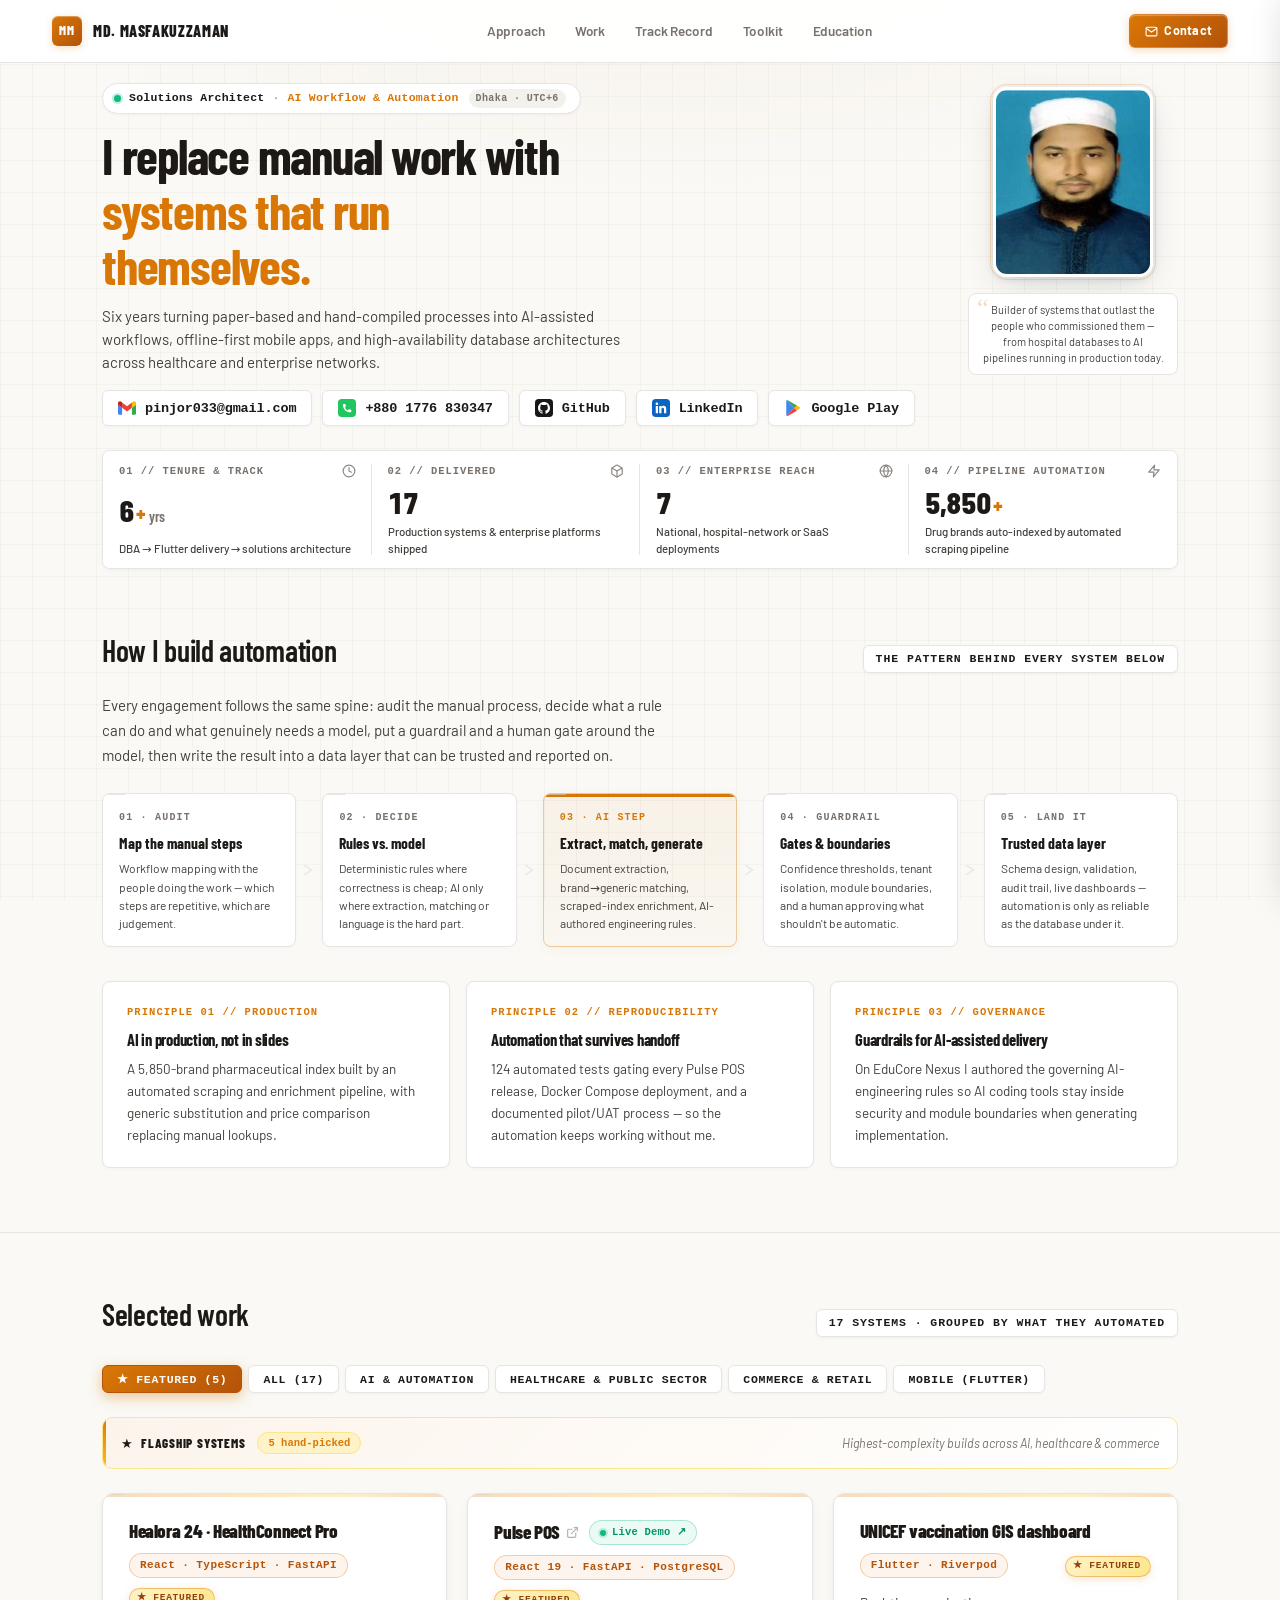
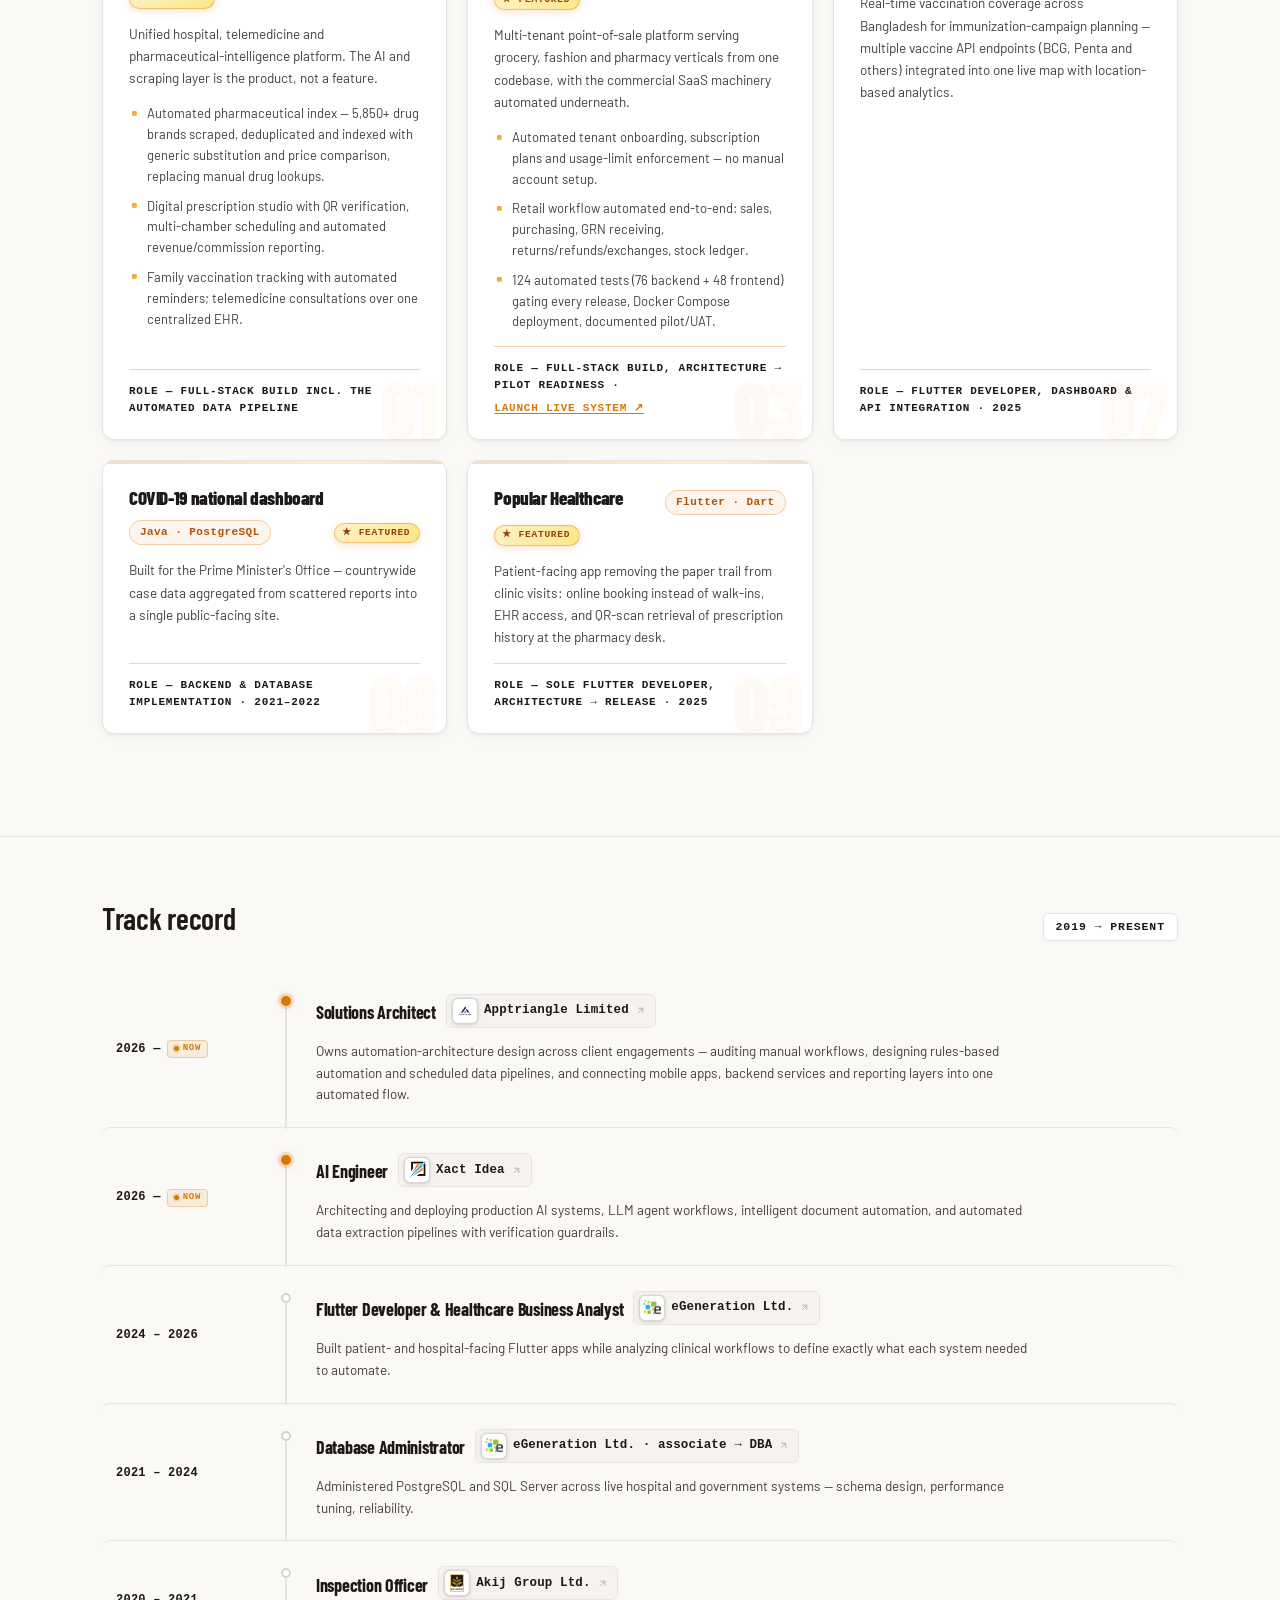
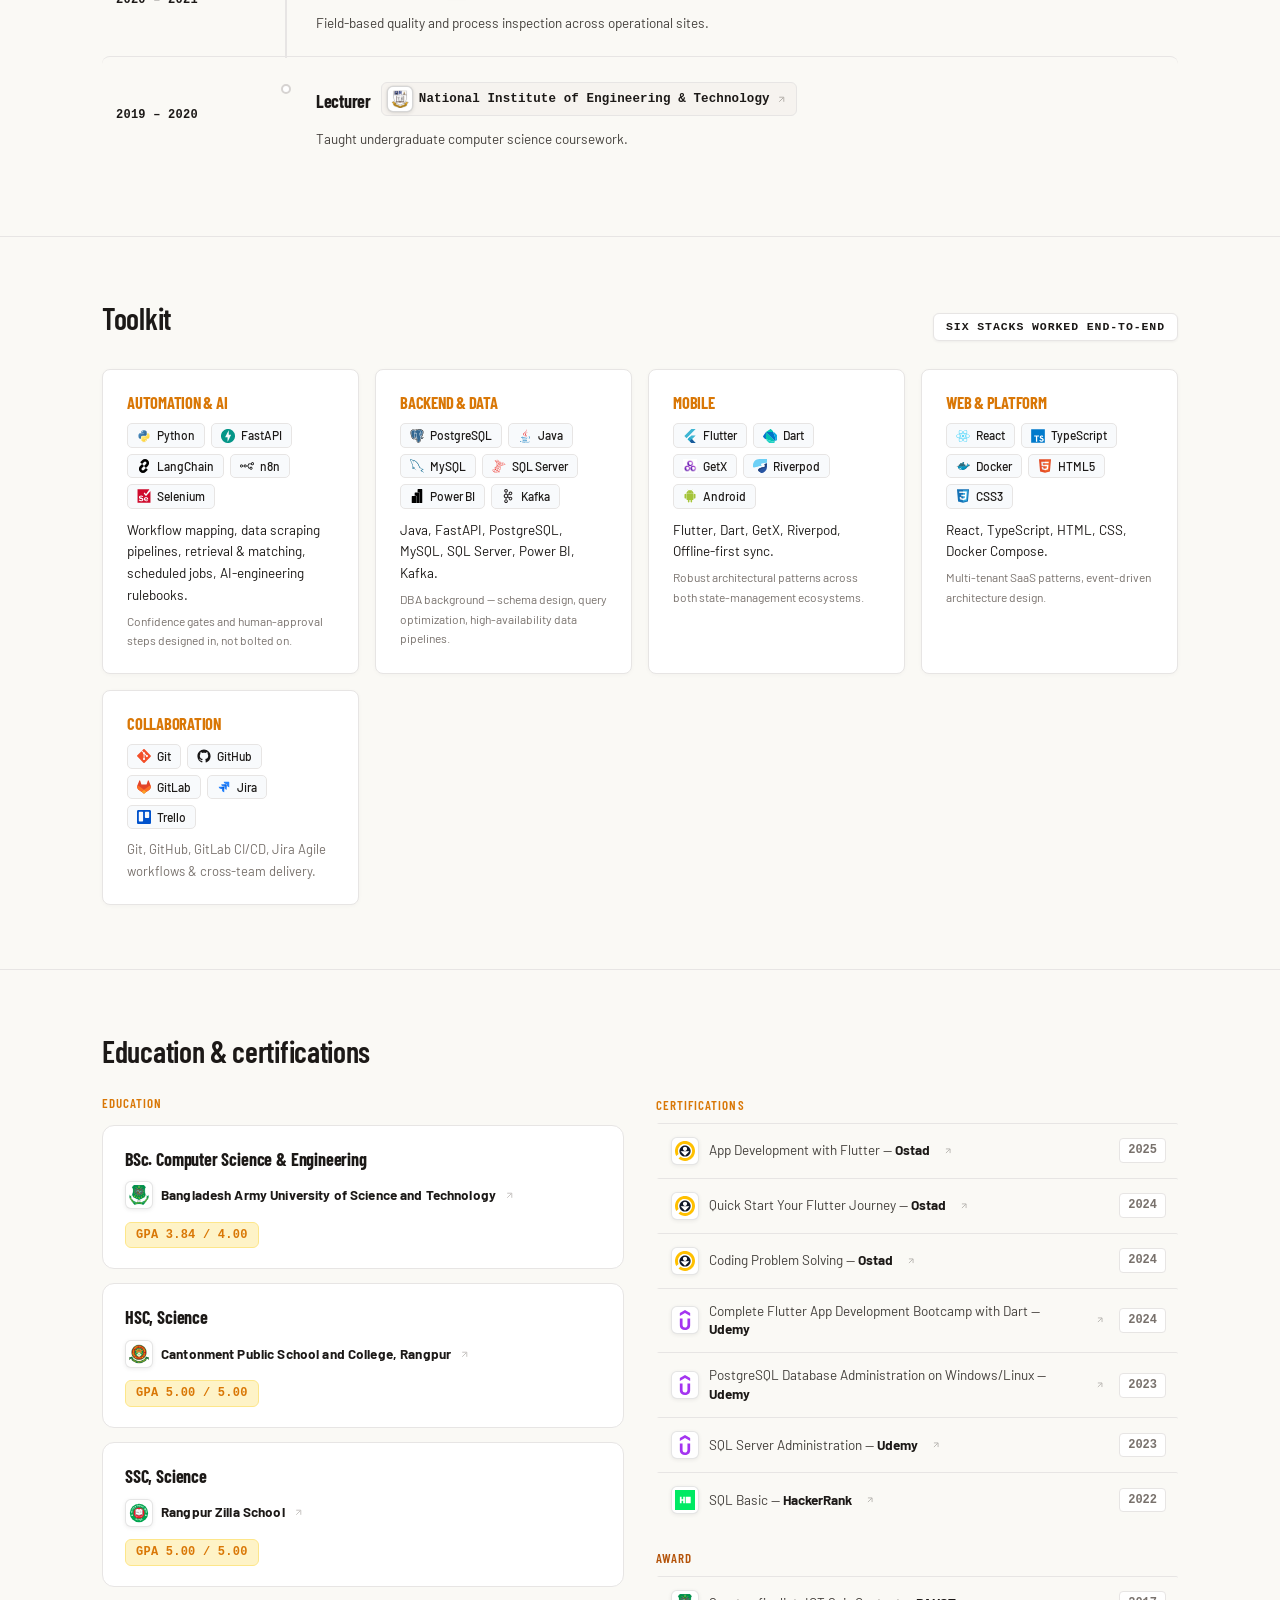
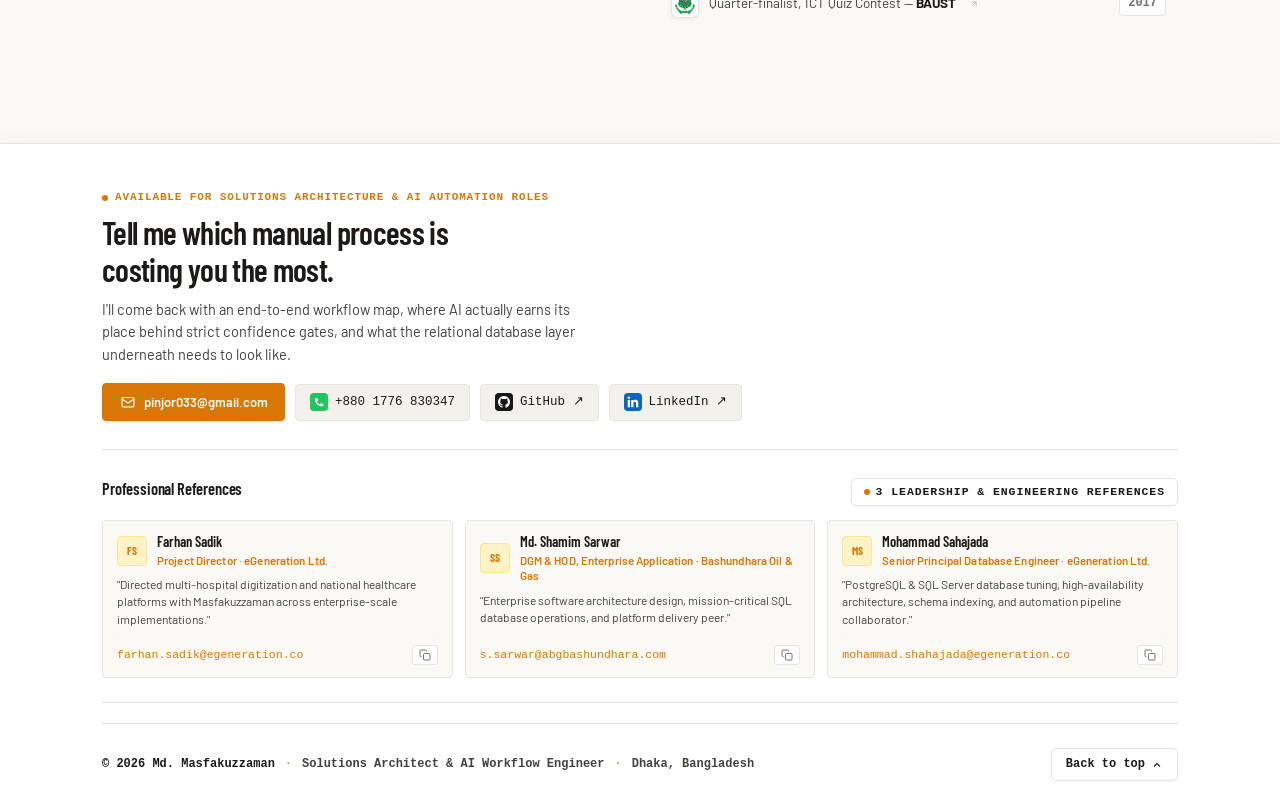
==== commit 66d388bb: "Optimize hero section height and compact KPI strip above fold" ====
--- a/index.html
+++ b/index.html
@@ -406,25 +406,26 @@
 
 .hero-editorial {
   max-width: 1100px;
-  padding: 16px 0 24px;
+  padding: 6px 0 16px;
   display: grid;
-  grid-template-columns: 1fr 300px;
-  gap: 0 52px;
+  grid-template-columns: 1fr 210px;
+  gap: 0 36px;
   align-items: start;
+  position: relative;
 }
 .hero-left { display: flex; flex-direction: column; }
 .hero-right {
   display: flex;
   flex-direction: column;
   align-items: center;
-  gap: 18px;
-  padding-top: 14px;
+  gap: 10px;
+  padding-top: 4px;
 }
 /* Profile Avatar Card */
 .hero-avatar-wrap {
   position: relative;
-  width: 200px;
-  height: 240px;
+  width: 160px;
+  height: 190px;
   flex-shrink: 0;
 }
 .hero-avatar-wrap img {
@@ -432,7 +433,7 @@
   height: 100%;
   object-fit: cover;
   object-position: top center;
-  border-radius: 16px;
+  border-radius: 14px;
   display: block;
   box-shadow:
     0 2px 8px rgba(15, 23, 42, 0.10),
@@ -468,27 +469,27 @@
 }
 /* Short Note Card */
 .hero-bio-note {
-  margin-top: 14px;
+  margin-top: 6px;
   background: var(--color-surface);
   border: 1px solid var(--color-divider);
-  border-radius: 10px;
-  padding: 14px 16px;
-  font-size: 12.5px;
-  line-height: 1.65;
+  border-radius: 8px;
+  padding: 8px 12px;
+  font-size: 11px;
+  line-height: 1.45;
   color: var(--color-body);
   text-align: center;
-  max-width: 240px;
+  max-width: 210px;
   position: relative;
 }
 .hero-bio-note::before {
   content: "“";
-  font-size: 36px;
+  font-size: 26px;
   line-height: 0;
   color: var(--color-accent);
   opacity: 0.25;
   position: absolute;
-  top: 18px;
-  left: 12px;
+  top: 14px;
+  left: 8px;
   font-family: Georgia, serif;
 }
 
@@ -547,9 +548,9 @@
 
 /* Hero Typography */
 .hero-title {
-  margin: 22px 0 0;
-  font-size: clamp(38px, 5.6vw, 62px);
-  line-height: 1.08;
+  margin: 14px 0 0;
+  font-size: clamp(32px, 4.4vw, 50px);
+  line-height: 1.1;
   letter-spacing: -0.025em;
   font-weight: 700;
   color: var(--color-text);
@@ -560,10 +561,10 @@
   transition: color 0.2s ease;
 }
 .hero-lede {
-  margin: 20px 0 0;
-  max-width: 66ch;
-  font-size: 17.5px;
-  line-height: 1.65;
+  margin: 12px 0 0;
+  max-width: 65ch;
+  font-size: 15px;
+  line-height: 1.55;
   color: var(--color-body);
   font-weight: 400;
 }
@@ -574,7 +575,7 @@
   flex-wrap: wrap;
   align-items: center;
   gap: 8px 10px;
-  margin-top: 24px;
+  margin-top: 16px;
 }
 
 /* ========================================================
@@ -593,11 +594,11 @@
   position: relative;
 }
 .kpi {
-  padding: 15px 18px;
+  padding: 12px 16px;
   display: flex;
   flex-direction: column;
   justify-content: space-between;
-  gap: 5px;
+  gap: 4px;
   transition: all 0.22s cubic-bezier(0.16, 1, 0.3, 1);
   cursor: default;
   position: relative;
@@ -2946,7 +2947,7 @@
 </div>
 <div class="mobile-nav-backdrop" id="mobileNavBackdrop" onclick="closeMobileNav()"></div>
 
-<header style="background:transparent;color:var(--color-text);padding:32px 0 0;position:relative">
+<header style="background:transparent;color:var(--color-text);padding:14px 0 0;position:relative">
   <div class="wrap">
     <div class="hero-editorial">
       <div class="hero-left">
